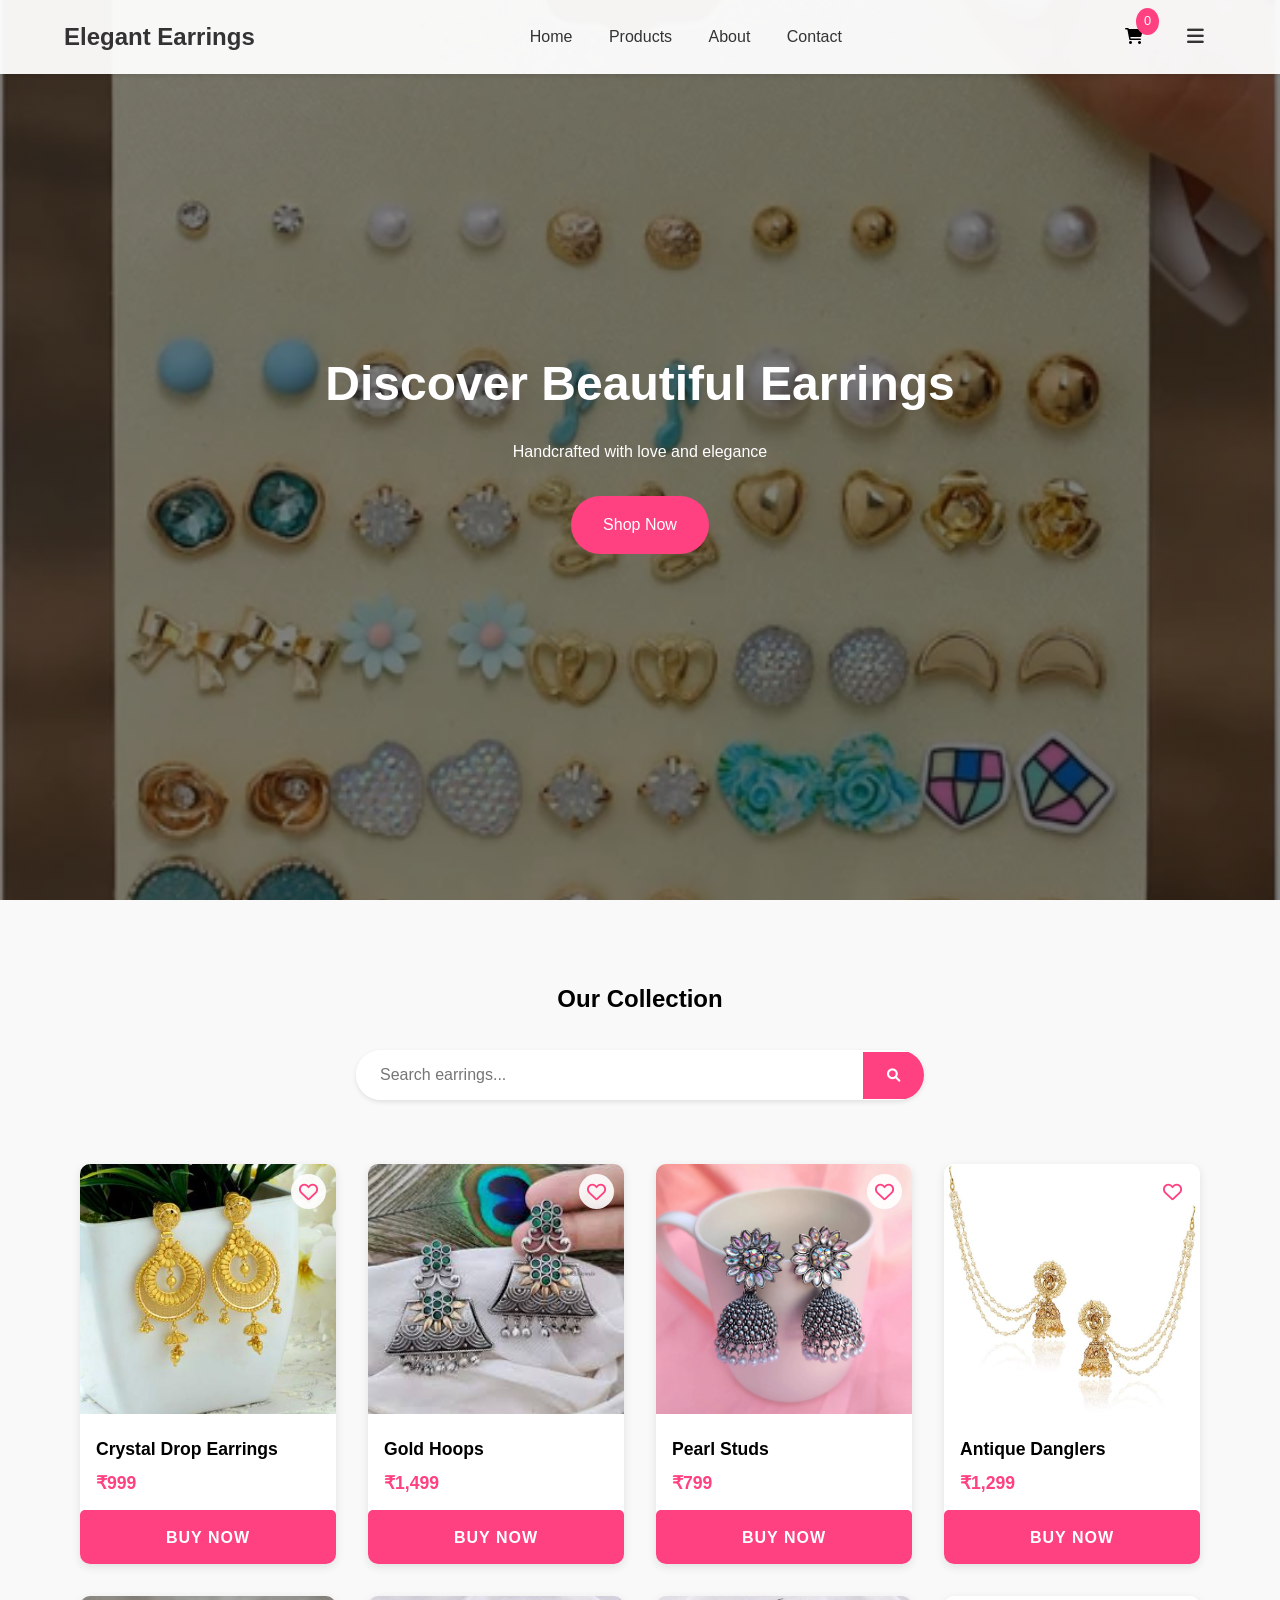
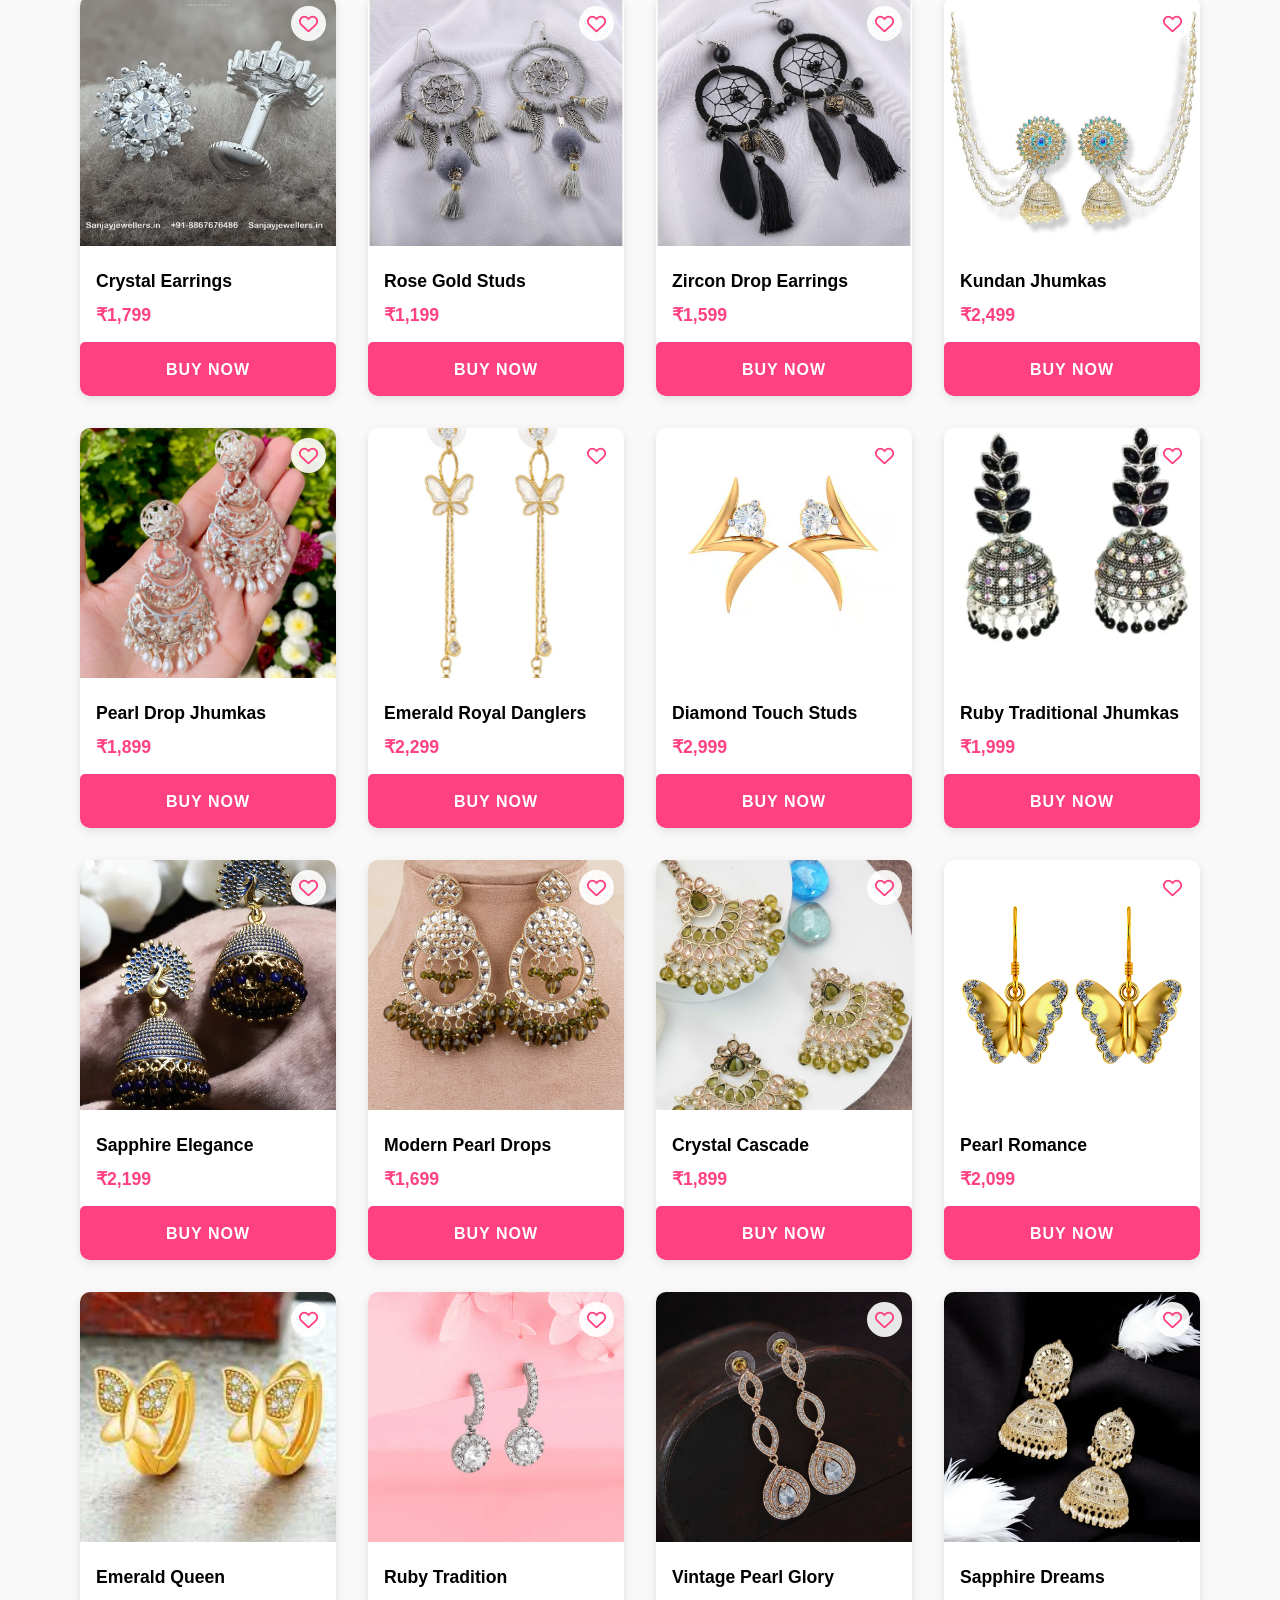
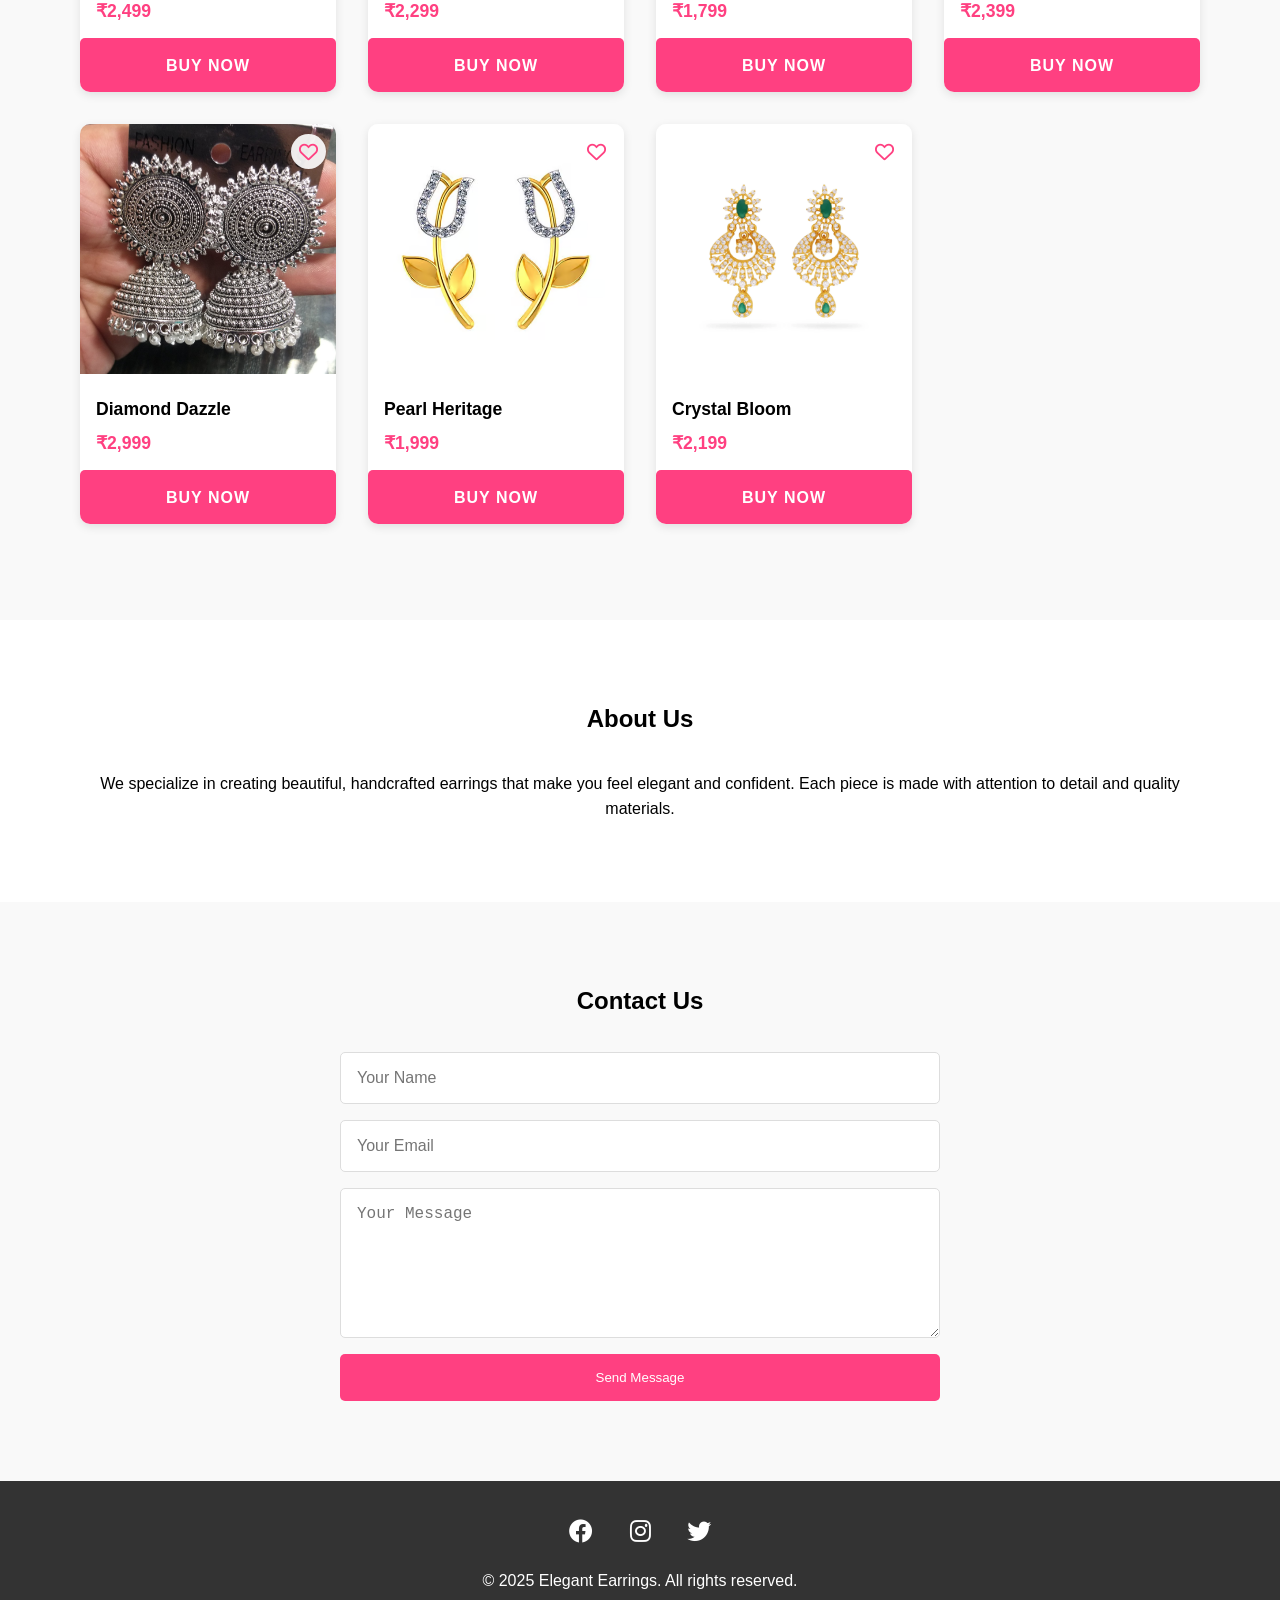
==== index.html @ 84be2ed0 "Add files via upload earrings shop" ====
<!DOCTYPE html>
<html lang="en">
<head>
    <meta charset="UTF-8">
    <meta name="viewport" content="width=device-width, initial-scale=1.0">
    <title>Elegant Earrings Shop</title>
    <link rel="stylesheet" href="styles.css">
    <link rel="stylesheet" href="payment-modal.css">
    <link rel="stylesheet" href="confirmation-styles.css">
    <link rel="stylesheet" href="notifications.css">
    <link rel="stylesheet" href="https://cdnjs.cloudflare.com/ajax/libs/font-awesome/6.0.0/css/all.min.css">
</head>
<body>
    <nav class="navbar">
        <div class="logo">Elegant Earrings</div>
        <div class="menu-toggle">
            <i class="fas fa-bars"></i>
        </div>
        <div class="nav-links">
            <a href="#home">Home</a>
            <a href="#products">Products</a>
            <a href="#about">About</a>
            <a href="#contact">Contact</a>
        </div>
        <div class="user-actions">
            <div class="cart">
                <i class="fas fa-shopping-cart"></i>
                <span class="cart-count">0</span>
            </div>
            <div class="user-menu">
                <button id="menuToggleBtn" class="menu-toggle-btn">
                    <i class="fas fa-bars"></i>
                </button>
                <div class="profile-dropdown" id="profileMenu" style="display: none;">
                    <div class="profile-header">
                        <img src="https://via.placeholder.com/32" alt="Profile" class="profile-pic">
                        <span class="user-name" id="userNameDisplay">roweces987</span>
                    </div>
                    <div class="profile-menu-items">
                        <a href="profile.html" class="profile-menu-item">
                            <i class="fas fa-user-circle"></i> My Profile
                        </a>
                        <a href="profile.html#orders" class="profile-menu-item">
                            <i class="fas fa-shopping-bag"></i> My Orders
                        </a>
                        <a href="profile.html#addresses" class="profile-menu-item">
                            <i class="fas fa-map-marker-alt"></i> My Addresses
                        </a>
                        <a href="profile.html#wishlist" class="profile-menu-item">
                            <i class="fas fa-heart"></i> Wishlist
                            <span class="wishlist-count">0</span>
                        </a>
                        <a href="#" class="profile-menu-item" id="logoutBtn">
                            <i class="fas fa-sign-out-alt"></i> Logout
                        </a>
                    </div>
                </div>
            </div>
        </div>
    </nav>

    <header id="home" class="hero">
        <div class="hero-content">
            <h1>Discover Beautiful Earrings</h1>
            <p>Handcrafted with love and elegance</p>
            <a href="#products" class="cta-button">Shop Now</a>
        </div>
    </header>

    <!-- Payment Modal -->
    <div id="payment-modal" class="modal">
        <div class="modal-content">
            <span class="close" id="closePaymentModal">&times;</span>
            <h2>Make Payment</h2>
            
            <div class="payment-details">
                <div class="product-summary">
                    <img id="payment-product-image" src="" alt="Product Image">
                    <div class="product-info">
                        <h3 id="payment-product-name"></h3>
                        <p id="payment-product-price"></p>
                    </div>
                </div>

                <div class="payment-options">
                    <div class="upi-payment">
                        <h3>UPI Payment</h3>
                        <div class="qr-container">
                            <img id="merchant-qr" src="QR code.jpg" alt="Merchant QR Code">
                        </div>
                        <div class="upi-details">
                            <p>UPI ID: <span id="merchant-upi">ky187768@okicici</span></p>
                            <p>Scan QR code above to pay</p>
                        </div>
                        <button id="openUpiApp" class="payment-button">
                            <i class="fab fa-google-pay"></i> Pay with Google Pay
                        </button>
                    </div>
                </div>
            </div>

            <div class="payment-actions">
                <button id="confirmPayment" class="primary-button">Confirm Payment</button>
                <button id="cancelPayment" class="secondary-button">Cancel</button>
            </div>
        </div>
    </div>

    <section id="products" class="products">
        <h2>Our Collection</h2>
        <div class="search-container">
            <div class="search-box">
                <input type="text" id="search-input" placeholder="Search earrings...">
                <button class="search-button">
                    <i class="fas fa-search"></i>
                </button>
            </div>
        </div>
        <div class="product-grid">
            <div class="product-card" data-material="Crystal, Silver" data-size="4.5 cm" data-style="Modern">
                <div class="wishlist-icon">
                    <i class="far fa-heart"></i>
                </div>
                <img src="image.png" alt="Earring 1">
                <h3>Crystal Drop Earrings</h3>
                <p class="price">₹999</p>
                <button class="buy-now">Buy Now</button>
                <!-- <button class="add-to-cart">Add to Cart</button> -->
            </div>
            <div class="product-card" data-material="Gold Plated" data-size="3.5 cm" data-style="Classic">
                <div class="wishlist-icon">
                    <i class="far fa-heart"></i>
                </div>  
                <img src="image copy 2.png" alt="Earring 2">
                <h3>Gold Hoops</h3>
                <p class="price">₹1,499</p>
                <button class="buy-now">Buy Now</button>
                <button class="add-to-cart">Add to Cart</button>
            </div>
            <div class="product-card" data-material="Pearl, Sterling Silver" data-size="1 cm" data-style="Elegant">
                <div class="wishlist-icon">
                    <i class="far fa-heart"></i>
                </div>
                <img src="image copy 3.png" alt="Earring 3">
                <h3>Pearl Studs</h3>
                <p class="price">₹799</p>
                <button class="buy-now">Buy Now</button>
                <button class="add-to-cart">Add to Cart</button>
            </div>
            <div class="product-card" data-material="Oxidized Silver" data-size="5 cm" data-style="Traditional">
                <div class="wishlist-icon">
                    <i class="far fa-heart"></i>
                </div>
                <img src="image copy 8.png" alt="Earring 4">
                <h3>Antique Danglers</h3>
                <p class="price">₹1,299</p>
                <button class="buy-now">Buy Now</button>
                <button class="add-to-cart">Add to Cart</button>
            </div>
            <div class="product-card" data-material="Gold Plated, Crystal" data-size="3.8 cm" data-style="Contemporary">
                <div class="wishlist-icon">
                    <i class="far fa-heart"></i>
                </div>
                <img src="image copy 4.png" alt="Earring 5">
                <h3>Crystal Earrings</h3>
                <p class="price">₹1,799</p>
                <button class="buy-now">Buy Now</button>
                <button class="add-to-cart">Add to Cart</button>
            </div>
            <div class="product-card" data-material="Rose Gold" data-size="2.5 cm" data-style="Modern">
                <div class="wishlist-icon">
                    <i class="far fa-heart"></i>
                </div>
                <img src="image copy 5.png" alt="Earring 6">
                <h3>Rose Gold Studs</h3>
                <p class="price">₹1,199</p>
                <button class="buy-now">Buy Now</button>
                <button class="add-to-cart">Add to Cart</button>
            </div>
            <div class="product-card" data-material="Sterling Silver, Zircon" data-size="4 cm" data-style="Elegant">
                <div class="wishlist-icon">
                    <i class="far fa-heart"></i>
                </div>
                <img src="image copy 6.png" alt="Earring 7">
                <h3>Zircon Drop Earrings</h3>
                <p class="price">₹1,599</p>
                <button class="buy-now">Buy Now</button>
                <button class="add-to-cart">Add to Cart</button>
            </div>
            <div class="product-card" data-material="Kundan, Gold Plated" data-size="5.5 cm" data-style="Traditional">
                <div class="wishlist-icon">
                    <i class="far fa-heart"></i>
                </div>
                <img src="image copy 7.png" alt="Earring 8">
                <h3>Kundan Jhumkas</h3>
                <p class="price">₹2,499</p>
                <button class="buy-now">Buy Now</button>
                <button class="add-to-cart">Add to Cart</button>
            </div>
            <div class="product-card" data-material="Gold Plated, Pearl" data-size="4.2 cm" data-style="Contemporary">
                <div class="wishlist-icon">
                    <i class="far fa-heart"></i>
                </div>
                <img src="image copy 9.png" alt="Earring 9">
                <h3>Pearl Drop Jhumkas</h3>
                <p class="price">₹1,899</p>
                <button class="buy-now">Buy Now</button>
                <button class="add-to-cart">Add to Cart</button>
            </div>
            <div class="product-card" data-material="Silver, Emerald" data-size="3.8 cm" data-style="Royal">
                <div class="wishlist-icon">
                    <i class="far fa-heart"></i>
                </div>
                <img src="image copy 10.png" alt="Earring 10">
                <h3>Emerald Royal Danglers</h3>
                <p class="price">₹2,299</p>
                <button class="buy-now">Buy Now</button>
                <button class="add-to-cart">Add to Cart</button>
            </div>
            <div class="product-card" data-material="Rose Gold, Diamond" data-size="2.8 cm" data-style="Modern">
                <div class="wishlist-icon">
                    <i class="far fa-heart"></i>
                </div>
                <img src="image copy 11.png" alt="Earring 11">
                <h3>Diamond Touch Studs</h3>
                <p class="price">₹2,999</p>
                <button class="buy-now">Buy Now</button>
                <button class="add-to-cart">Add to Cart</button>
            </div>
            <div class="product-card" data-material="Oxidized Silver, Ruby" data-size="4.5 cm" data-style="Traditional">
                <div class="wishlist-icon">
                    <i class="far fa-heart"></i>
                </div>
                <img src="image copy 12.png" alt="Earring 12">
                <h3>Ruby Traditional Jhumkas</h3>
                <p class="price">₹1,999</p>
                <button class="buy-now">Buy Now</button>
                <button class="add-to-cart">Add to Cart</button>
            </div>
            <div class="product-card" data-material="Gold Plated, Sapphire" data-size="3.5 cm" data-style="Elegant">
                <div class="wishlist-icon">
                    <i class="far fa-heart"></i>
                </div>
                <img src="image copy 13.png" alt="Earring 13">
                <h3>Sapphire Elegance</h3>
                <p class="price">₹2,199</p>
                <button class="buy-now">Buy Now</button>
                <button class="add-to-cart">Add to Cart</button>
            </div>
            <div class="product-card" data-material="Silver, Pearl" data-size="3.2 cm" data-style="Modern">
                <div class="wishlist-icon">
                    <i class="far fa-heart"></i>
                </div>
                <img src="image copy 14.png" alt="Earring 14">
                <h3>Modern Pearl Drops</h3>
                <p class="price">₹1,699</p>
                <button class="buy-now">Buy Now</button>
                <button class="add-to-cart">Add to Cart</button>
            </div>
            <div class="product-card" data-material="Gold Plated, Crystal" data-size="4.0 cm" data-style="Contemporary">
                <div class="wishlist-icon">
                    <i class="far fa-heart"></i>
                </div>
                <img src="image copy 15.png" alt="Earring 15">
                <h3>Crystal Cascade</h3>
                <p class="price">₹1,899</p>
                <button class="buy-now">Buy Now</button>
                <button class="add-to-cart">Add to Cart</button>
            </div>
            <div class="product-card" data-material="Rose Gold, Pearl" data-size="3.5 cm" data-style="Elegant">
                <div class="wishlist-icon">
                    <i class="far fa-heart"></i>
                </div>
                <img src="image copy 16.png" alt="Earring 16">
                <h3>Pearl Romance</h3>
                <p class="price">₹2,099</p>
                <button class="buy-now">Buy Now</button>
                <button class="add-to-cart">Add to Cart</button>
            </div>
            <div class="product-card" data-material="Silver, Emerald" data-size="4.2 cm" data-style="Royal">
                <div class="wishlist-icon">
                    <i class="far fa-heart"></i>
                </div>
                <img src="image copy 17.png" alt="Earring 17">
                <h3>Emerald Queen</h3>
                <p class="price">₹2,499</p>
                <button class="buy-now">Buy Now</button>
                <button class="add-to-cart">Add to Cart</button>
            </div>
            <div class="product-card" data-material="Gold Plated, Ruby" data-size="3.8 cm" data-style="Traditional">
                <div class="wishlist-icon">
                    <i class="far fa-heart"></i>
                </div>
                <img src="image copy 18.png" alt="Earring 18">
                <h3>Ruby Tradition</h3>
                <p class="price">₹2,299</p>
                <button class="buy-now">Buy Now</button>
                <button class="add-to-cart">Add to Cart</button>
            </div>
            <div class="product-card" data-material="Oxidized Silver, Pearl" data-size="4.5 cm" data-style="Vintage">
                <div class="wishlist-icon">
                    <i class="far fa-heart"></i>
                </div>
                <img src="image copy 19.png" alt="Earring 19">
                <h3>Vintage Pearl Glory</h3>
                <p class="price">₹1,799</p>
                <button class="buy-now">Buy Now</button>
                <button class="add-to-cart">Add to Cart</button>
            </div>
            <div class="product-card" data-material="Gold Plated, Sapphire" data-size="3.6 cm" data-style="Modern">
                <div class="wishlist-icon">
                    <i class="far fa-heart"></i>
                </div>
                <img src="image copy 20.png" alt="Earring 20">
                <h3>Sapphire Dreams</h3>
                <p class="price">₹2,399</p>
                <button class="buy-now">Buy Now</button>
                <button class="add-to-cart">Add to Cart</button>
            </div>
            <div class="product-card" data-material="Silver, Diamond" data-size="3.0 cm" data-style="Contemporary">
                <div class="wishlist-icon">
                    <i class="far fa-heart"></i>
                </div>
                <img src="image copy 21.png" alt="Earring 21">
                <h3>Diamond Dazzle</h3>
                <p class="price">₹2,999</p>
                <button class="buy-now">Buy Now</button>
                <button class="add-to-cart">Add to Cart</button>
            </div>
            <div class="product-card" data-material="Gold Plated, Pearl" data-size="4.2 cm" data-style="Traditional">
                <div class="wishlist-icon">
                    <i class="far fa-heart"></i>
                </div>
                <img src="image copy 22.png" alt="Earring 22">
                <h3>Pearl Heritage</h3>
                <p class="price">₹1,999</p>
                <button class="buy-now">Buy Now</button>
                <button class="add-to-cart">Add to Cart</button>
            </div>
            <div class="product-card" data-material="Rose Gold, Crystal" data-size="3.8 cm" data-style="Modern">
                <div class="wishlist-icon">
                    <i class="far fa-heart"></i>
                </div>
                <img src="image copy 23.png" alt="Earring 23">
                <h3>Crystal Bloom</h3>
                <p class="price">₹2,199</p>
                <button class="buy-now">Buy Now</button>
                <button class="add-to-cart">Add to Cart</button>
            </div>
        </div>
    </section>

    <section id="about" class="about">
        <h2>About Us</h2>
        <p>We specialize in creating beautiful, handcrafted earrings that make you feel elegant and confident. Each piece is made with attention to detail and quality materials.</p>
    </section>

    <section id="contact" class="contact">
        <h2>Contact Us</h2>
        <form class="contact-form">
            <input type="text" placeholder="Your Name" required>
            <input type="email" placeholder="Your Email" required>
            <textarea placeholder="Your Message" required></textarea>
            <button type="submit">Send Message</button>
        </form>
    </section>

    <footer>
        <div class="footer-content">
            <div class="social-links">
                <a href="#"><i class="fab fa-facebook"></i></a>
                <a href="#"><i class="fab fa-instagram"></i></a>
                <a href="#"><i class="fab fa-twitter"></i></a>
            </div>
            <p>&copy; 2025 Elegant Earrings. All rights reserved.</p>
        </div>
    </footer>

    <!-- Shopping Cart Modal -->
    <div id="cart-modal" class="modal">
        <div class="modal-content cart-modal-content">
            <span class="close-modal" id="close-cart">&times;</span>
            <h2>Shopping Cart</h2>
            <div class="cart-items">
                <!-- Cart items will be added here dynamically -->
            </div>
            <div class="cart-summary">
                <div class="cart-total">
                    <span>Total:</span>
                    <span class="total-amount">₹0</span>
                </div>
                <button class="checkout-button" disabled>Proceed to Checkout</button>
            </div>
        </div>
    </div>

    <!-- Product Details Modal -->
    <div id="product-modal" class="modal">
        <div class="modal-content">
            <span class="close-modal">&times;</span>
            <div class="product-details">
                <div class="product-image-large">
                    <img src="" alt="Product Image" id="modal-product-image">
                </div>
                <div class="product-info">
                    <h2 id="modal-product-name"></h2>
                    <p class="price" id="modal-product-price"></p>
                    <div class="product-description">
                        <h3>Product Details</h3>
                        <ul>
                            <li>Material: <span id="modal-material"></span></li>
                            <li>Size: <span id="modal-size"></span></li>
                            <li>Style: <span id="modal-style"></span></li>
                        </ul>
                    </div>
                    <form class="order-form">
                        <div class="form-group">
                            <label for="quantity">Quantity:</label>
                            <input type="number" id="quantity" min="1" value="1" required>
                        </div>
                        <div class="form-group">
                            <label for="customer-name">Your Name:</label>
                            <input type="text" id="customer-name" required>
                        </div>
                        <div class="form-group">
                            <label for="customer-email">Email:</label>
                            <input type="email" id="customer-email" required>
                        </div>
                        <div class="form-group">
                            <label for="customer-phone">Phone:</label>
                            <input type="tel" id="customer-phone" required>
                        </div>
                        <div class="form-group">
                            <label for="delivery-address">Delivery Address:</label>
                            <textarea id="delivery-address" required></textarea>
                        </div>
                        <div class="form-group">
                            <label for="payment-method">Payment Method:</label>
                            <select id="payment-method" required>
                                <option value="">Select Payment Method</option>
                                <option value="cod">Cash on Delivery</option>
                                <option value="upi">UPI</option>
                                <option value="card">Credit/Debit Card</option>
                            </select>
                        </div>
                        <button type="submit" class="order-button">Place Order</button>
                    </form>
                </div>
            </div>
        </div>
    </div>

    <!-- Payment Modal -->
    <div id="payment-modal" class="modal">
        <div class="modal-content payment-modal">
            <span class="close-modal" id="closePaymentModal">&times;</span>
            <div class="payment-header">
                <h2>Select Payment Method</h2>
                <div class="order-summary">
                    <div class="product-summary">
                        <img id="paymentProductImage" class="payment-product-image" src="" alt="Product">
                        <div class="product-details">
                            <h3 id="paymentProductName"></h3>
                            <p id="paymentProductPrice"></p>
                        </div>
                    </div>
                </div>
            </div>
            <div class="payment-options">
                <label class="payment-option">
                    <input type="radio" name="payment" value="upi">
                    <div class="option-content">
                        <i class="fas fa-mobile-alt"></i>
                        <div>
                            <h4>UPI Payment</h4>
                            <p>Pay using UPI ID or QR Code</p>
                        </div>
                    </div>
                </label>
                <label class="payment-option">
                    <input type="radio" name="payment" value="card">
                    <div class="option-content">
                        <i class="fas fa-credit-card"></i>
                        <div>
                            <h4>Credit/Debit Card</h4>
                            <p>Pay using any major card</p>
                        </div>
                    </div>
                </label>
                <label class="payment-option">
                    <input type="radio" name="payment" value="cod">
                    <div class="option-content">
                        <i class="fas fa-money-bill-wave"></i>
                        <div>
                            <h4>Cash on Delivery</h4>
                            <p>Pay when you receive</p>
                        </div>
                    </div>
                </label>
            </div>

            <!-- Payment Forms Container -->
            <div class="payment-forms">
                <!-- UPI Form -->
                <div id="upi-form" class="payment-form">
                    <h3>Enter UPI Details</h3>
                    <div class="form-group">
                        <input type="text" placeholder="Enter UPI ID (e.g., name@upi)">
                    </div>
                    <div class="form-group">
                        <button class="pay-now-btn" onclick="processPayment('upi')">
                            Pay Now <span id="upiAmount"></span>
                        </button>
                    </div>
                </div>

                <!-- Card Form -->
                <div id="card-form" class="payment-form">
                    <h3>Enter Card Details</h3>
                    <div class="form-group">
                        <input type="text" placeholder="Card Number" maxlength="16">
                    </div>
                    <div class="card-extra-details">
                        <div class="form-group">
                            <input type="text" placeholder="MM/YY" maxlength="5">
                        </div>
                        <div class="form-group">
                            <input type="text" placeholder="CVV" maxlength="3">
                        </div>
                    </div>
                    <div class="form-group">
                        <input type="text" placeholder="Card Holder Name">
                    </div>
                    <div class="form-group">
                        <button class="pay-now-btn" onclick="processPayment('card')">
                            Pay Now <span id="cardAmount"></span>
                        </button>
                    </div>
                </div>

                <!-- COD Form -->
                <div id="cod-form" class="payment-form">
                    <h3>Cash on Delivery</h3>
                    <div class="cod-info">
                        <p>Additional COD charges: ₹50</p>
                        <p class="total-amount">Total Amount: <span id="codAmount"></span></p>
                    </div>
                    <div class="form-group">
                        <button class="pay-now-btn" onclick="processPayment('cod')">
                            Place Order
                        </button>
                    </div>
                </div>
            </div>
        </div>
    </div>

    <script src="script.js"></script>
</body>
</html>
---- styles.css ----
/* Global Styles */
* {
    margin: 0;
    padding: 0;
    box-sizing: border-box;
}

html {
    scroll-behavior: smooth;
}

body {
    font-family: 'Arial', sans-serif;
    line-height: 1.6;
}

/* Navigation */
.navbar {
    position: fixed;
    top: 0;
    width: 100%;
    display: flex;
    justify-content: space-between;
    align-items: center;
    padding: 1rem 5%;
    background: rgba(255, 255, 255, 0.95);
    box-shadow: 0 2px 5px rgba(0, 0, 0, 0.1);
    z-index: 1000;
}

.logo {
    font-size: 1.5rem;
    font-weight: bold;
    color: #333;
}

.nav-links a {
    color: #333;
    text-decoration: none;
    margin: 0 1rem;
    transition: color 0.3s ease;
}

.nav-links a:hover {
    color: #ff4081;
}

.cart {
    position: relative;
    cursor: pointer;
}

.cart-count {
    position: absolute;
    top: -8px;
    right: -8px;
    background: #ff4081;
    color: white;
    border-radius: 50%;
    padding: 0.2rem 0.5rem;
    font-size: 0.8rem;
}

.user-menu {
    position: relative;
}

.menu-toggle-btn {
    background: none;
    border: none;
    cursor: pointer;
    padding: 8px 12px;
    font-size: 1.2rem;
    color: #333;
    border-radius: 4px;
    transition: background-color 0.3s;
}

.menu-toggle-btn:hover {
    background-color: #f0f0f0;
}

.menu-toggle-btn:active {
    background-color: #e0e0e0;
}

.profile-pic {
    width: 32px;
    height: 32px;
    border-radius: 50%;
    object-fit: cover;
}

.profile-dropdown {
    position: fixed;
    top: 60px;
    right: 20px;
    background: white;
    border-radius: 12px;
    box-shadow: 0 4px 20px rgba(0,0,0,0.15);
    min-width: 220px;
    z-index: 1000;
    display: none;
    animation: slideDown 0.2s ease-out;
}

@keyframes slideDown {
    from {
        opacity: 0;
        transform: translateY(-10px);
    }
    to {
        opacity: 1;
        transform: translateY(0);
    }
}

.profile-header {
    padding: 16px;
    border-bottom: 1px solid #eee;
    display: flex;
    align-items: center;
    gap: 12px;
}

.profile-menu-items {
    padding: 8px 0;
}

.profile-menu-item {
    display: flex;
    align-items: center;
    gap: 12px;
    padding: 12px 16px;
    color: #333;
    text-decoration: none;
    transition: background-color 0.2s;
}

.profile-menu-item:hover {
    background-color: #f8f9fa;
}

.profile-menu-item i {
    width: 20px;
    text-align: center;
    color: #666;
}

/* Hero Section */
.hero {
    height: 100vh;
    background: linear-gradient(rgba(0, 0, 0, 0.5), rgba(0, 0, 0, 0.5)), url('image copy 1.png');
    background-size: cover;
    background-position: center;
    display: flex;
    align-items: center;
    justify-content: center;
    text-align: center;
    color: white;
}

.hero-content {
    animation: fadeIn 1.5s ease-out;
}

.hero h1 {
    font-size: 3rem;
    margin-bottom: 1rem;
}

.cta-button {
    display: inline-block;
    padding: 1rem 2rem;
    background: #ff4081;
    color: white;
    text-decoration: none;
    border-radius: 30px;
    margin-top: 2rem;
    transition: transform 0.3s ease, background 0.3s ease;
}

.cta-button:hover {
    transform: translateY(-3px);
    background: #ff1464;
}

/* Products Section */
.products {
    padding: 5rem 5%;
    background: #f9f9f9;
}

.products h2 {
    text-align: center;
    margin-bottom: 2rem;
}

/* Search Container */
.search-container {
    max-width: 600px;
    margin: 0 auto 3rem auto;
    padding: 0 1rem;
}

.search-box {
    display: flex;
    align-items: center;
    background: white;
    border-radius: 30px;
    box-shadow: 0 2px 5px rgba(0, 0, 0, 0.1);
    overflow: hidden;
    transition: box-shadow 0.3s ease;
}

.search-box:focus-within {
    box-shadow: 0 4px 10px rgba(0, 0, 0, 0.15);
}

#search-input {
    flex: 1;
    padding: 1rem 1.5rem;
    border: none;
    outline: none;
    font-size: 1rem;
}

.search-button {
    background: #ff4081;
    border: none;
    padding: 1rem 1.5rem;
    color: white;
    cursor: pointer;
    transition: background 0.3s ease;
}

.search-button:hover {
    background: #ff1464;
}

/* No Results Message */
.no-results {
    text-align: center;
    padding: 2rem;
    color: #666;
    font-style: italic;
    display: none;
}

.product-grid {
    display: grid;
    grid-template-columns: repeat(4, 1fr); /* Fixed 4 items per row */
    gap: 2rem;
    padding: 1rem;
    max-width: 1200px;
    margin: 0 auto;
}

.product-card {
    background: white;
    border-radius: 10px;
    overflow: hidden;
    box-shadow: 0 3px 10px rgba(0, 0, 0, 0.1);
    transition: transform 0.3s ease;
    width: 100%;
    height: 400px; /* Fixed height */
    position: relative;
}

.product-card:hover {
    transform: translateY(-5px);
}

.wishlist-icon {
    position: absolute;
    top: 10px;
    right: 10px;
    background: rgba(255, 255, 255, 0.9);
    width: 35px;
    height: 35px;
    border-radius: 50%;
    display: flex;
    align-items: center;
    justify-content: center;
    cursor: pointer;
    z-index: 1;
    transition: all 0.3s ease;
}

.wishlist-icon i {
    font-size: 1.2rem;
    color: #ff4081;
    transition: all 0.3s ease;
}

.wishlist-icon:hover {
    background: #ff4081;
}

.wishlist-icon:hover i {
    color: white;
}

.wishlist-icon.active i {
    font-weight: 900;
    animation: heartPop 0.3s ease;
}

@keyframes heartPop {
    0% { transform: scale(1); }
    50% { transform: scale(1.2); }
    100% { transform: scale(1); }
}

.product-card img {
    width: 100%;
    height: 250px; /* Fixed height for images */
    object-fit: cover;
}

/* Make sure cards stay in 4 columns on larger screens and adapt on smaller screens */
@media (max-width: 1200px) {
    .product-grid {
        grid-template-columns: repeat(3, 1fr);
    }
}

@media (max-width: 900px) {
    .product-grid {
        grid-template-columns: repeat(2, 1fr);
    }
}

@media (max-width: 600px) {
    .product-grid {
        grid-template-columns: 1fr;
    }
    .product-card {
        height: 380px;
    }
}

.product-card h3 {
    padding: 0.8rem 1rem 0.4rem;
    font-size: 1.1rem;
    margin: 0;
}

.price {
    padding: 0 1rem 0.8rem;
    color: #ff4081;
    font-weight: bold;
    font-size: 1.1rem;
    margin: 0;
}

.buy-now,
.add-to-cart {
    width: 100%;
    padding: 0.8rem;
    border: none;
    color: white;
    cursor: pointer;
    transition: background 0.3s ease;
    font-size: 1rem;
}

.buy-now {
    background: #ff4081;
    margin-bottom: 0.5rem;
}

.buy-now:hover {
    background: #f50057;
}

.add-to-cart {
    background: #333;
}

.add-to-cart:hover {
    background: #444;
}

/* Container for buttons */
.product-card-buttons {
    padding: 0 1rem 1rem;
}

/* About Section */
.about {
    padding: 5rem 5%;
    text-align: center;
}

.about h2 {
    margin-bottom: 2rem;
}

/* Contact Section */
.contact {
    padding: 5rem 5%;
    background: #f9f9f9;
}

.contact h2 {
    text-align: center;
    margin-bottom: 2rem;
}

.contact-form {
    max-width: 600px;
    margin: 0 auto;
    display: flex;
    flex-direction: column;
    gap: 1rem;
}

.contact-form input,
.contact-form textarea {
    padding: 1rem;
    border: 1px solid #ddd;
    border-radius: 5px;
    font-size: 1rem;
}

.contact-form textarea {
    height: 150px;
    resize: vertical;
}

.contact-form button {
    padding: 1rem;
    background: #ff4081;
    color: white;
    border: none;
    border-radius: 5px;
    cursor: pointer;
    transition: background 0.3s ease;
}

.contact-form button:hover {
    background: #ff1464;
}

/* Footer */
footer {
    background: #333;
    color: white;
    padding: 2rem 5%;
    text-align: center;
}

.social-links {
    margin-bottom: 1rem;
}

.social-links a {
    color: white;
    margin: 0 1rem;
    font-size: 1.5rem;
    transition: color 0.3s ease;
}

.social-links a:hover {
    color: #ff4081;
}

/* Animations */
@keyframes fadeIn {
    from {
        opacity: 0;
        transform: translateY(20px);
    }
    to {
        opacity: 1;
        transform: translateY(0);
    }
}

/* Menu Toggle Button */
.menu-toggle {
    display: none;
    font-size: 1.5rem;
    cursor: pointer;
    z-index: 1001;
}

/* Shopping Cart Styles */
.cart {
    position: relative;
    cursor: pointer;
    padding: 0.5rem;
    transition: transform 0.2s ease;
}

.cart:hover {
    transform: scale(1.1);
}

.cart-modal-content {
    max-width: 800px;
}

.cart-items {
    max-height: 400px;
    overflow-y: auto;
    margin: 1rem 0;
}

.cart-item {
    display: flex;
    align-items: center;
    padding: 1rem;
    border-bottom: 1px solid #eee;
    animation: slideIn 0.3s ease-out;
}

.cart-item img {
    width: 80px;
    height: 80px;
    object-fit: cover;
    border-radius: 5px;
    margin-right: 1rem;
}

.cart-item-details {
    flex: 1;
}

.cart-item-title {
    font-weight: bold;
    margin-bottom: 0.5rem;
}

.cart-item-price {
    color: #ff4081;
}

.cart-item-quantity {
    display: flex;
    align-items: center;
    gap: 0.5rem;
    margin-top: 0.5rem;
}

.quantity-btn {
    background: #eee;
    border: none;
    padding: 0.3rem 0.8rem;
    border-radius: 3px;
    cursor: pointer;
    transition: background 0.2s ease;
}

.quantity-btn:hover {
    background: #ddd;
}

.remove-item {
    color: #ff4081;
    background: none;
    border: none;
    cursor: pointer;
    padding: 0.5rem;
    margin-left: 1rem;
    transition: color 0.2s ease;
}

.remove-item:hover {
    color: #ff1464;
}

.cart-summary {
    padding: 1rem;
    background: #f9f9f9;
    border-top: 1px solid #eee;
    border-radius: 0 0 10px 10px;
}

.cart-total {
    display: flex;
    justify-content: space-between;
    align-items: center;
    font-size: 1.2rem;
    font-weight: bold;
    margin-bottom: 1rem;
}

.checkout-button {
    width: 100%;
    padding: 1rem;
    background: #ff4081;
    color: white;
    border: none;
    border-radius: 5px;
    cursor: pointer;
    transition: background 0.3s ease;
    font-size: 1.1rem;
}

.checkout-button:hover:not(:disabled) {
    background: #ff1464;
}

.checkout-button:disabled {
    background: #ccc;
    cursor: not-allowed;
}

@keyframes slideIn {
    from {
        opacity: 0;
        transform: translateX(-20px);
    }
    to {
        opacity: 1;
        transform: translateX(0);
    }
}

/* Modal Styles */
.modal {
    display: none;
    position: fixed;
    top: 0;
    left: 0;
    width: 100%;
    height: 100%;
    background: rgba(0, 0, 0, 0.7);
    z-index: 1000;
    overflow-y: auto;
}

.modal-content {
    background: white;
    width: 90%;
    max-width: 1000px;
    margin: 2rem auto;
    border-radius: 10px;
    position: relative;
    animation: modalOpen 0.3s ease-out;
}

@keyframes modalOpen {
    from {
        opacity: 0;
        transform: translateY(-20px);
    }
    to {
        opacity: 1;
        transform: translateY(0);
    }
}

.close-modal {
    position: absolute;
    right: 1rem;
    top: 1rem;
    font-size: 2rem;
    cursor: pointer;
    color: #666;
    transition: color 0.3s ease;
}

.close-modal:hover {
    color: #ff4081;
}

.product-details {
    display: flex;
    flex-wrap: wrap;
    padding: 2rem;
    gap: 2rem;
}

.product-image-large {
    flex: 1;
    min-width: 300px;
}

.product-image-large img {
    width: 100%;
    height: auto;
    border-radius: 10px;
}

.product-info {
    flex: 1;
    min-width: 300px;
}

.product-description {
    margin: 2rem 0;
}

.product-description ul {
    list-style: none;
    padding: 0;
}

.product-description li {
    margin: 1rem 0;
    color: #666;
}

.order-form {
    margin-top: 2rem;
}

.form-group {
    margin-bottom: 1.5rem;
}

.form-group label {
    display: block;
    margin-bottom: 0.5rem;
    color: #333;
}

.form-group input,
.form-group select,
.form-group textarea {
    width: 100%;
    padding: 0.8rem;
    border: 1px solid #ddd;
    border-radius: 5px;
    font-size: 1rem;
}

.form-group textarea {
    height: 100px;
    resize: vertical;
}

.order-button {
    background: #ff4081;
    color: white;
    border: none;
    padding: 1rem 2rem;
    border-radius: 5px;
    cursor: pointer;
    width: 100%;
    font-size: 1.1rem;
    transition: background 0.3s ease;
}

.order-button:hover {
    background: #ff1464;
}

.buy-now {
    width: 100%;
    padding: 1.2rem;
    border: none;
    border-radius: 5px;
    background: #ff4081;
    color: white;
    cursor: pointer;
    transition: all 0.3s ease;
    margin-bottom: 0.5rem;
    font-weight: bold;
    text-transform: uppercase;
    letter-spacing: 1px;
}

.buy-now:hover {
    background: #ff1464;
    transform: translateY(-2px);
    box-shadow: 0 2px 5px rgba(0, 0, 0, 0.2);
}

/* Login Success Styles */
.login-success {
    text-align: center;
    padding: 2rem;
    animation: fadeIn 0.5s ease-out;
}

.success-icon {
    font-size: 4rem;
    color: #4CAF50;
    margin-bottom: 1rem;
    animation: scaleIn 0.5s ease-out;
}

.login-success h2 {
    color: #333;
    margin-bottom: 1rem;
}

.welcome-message {
    color: #666;
    margin-bottom: 2rem;
}

.shopping-button {
    display: inline-flex;
    align-items: center;
    gap: 0.5rem;
    background: #ff4081;
    color: white;
    padding: 1rem 2rem;
    border-radius: 30px;
    text-decoration: none;
    font-weight: bold;
    transition: all 0.3s ease;
    box-shadow: 0 3px 10px rgba(255, 64, 129, 0.2);
}

.shopping-button:hover {
    background: #ff1464;
    transform: translateY(-2px);
    box-shadow: 0 5px 15px rgba(255, 64, 129, 0.3);
}

.shopping-button i {
    font-size: 1.2rem;
}

@keyframes scaleIn {
    from {
        transform: scale(0);
    }
    to {
        transform: scale(1);
    }
}

@keyframes fadeIn {
    from {
        opacity: 0;
        transform: translateY(20px);
    }
    to {
        opacity: 1;
        transform: translateY(0);
    }
}

/* Auth Pages Styles */
.auth-container {
    min-height: 100vh;
    display: flex;
    align-items: center;
    justify-content: center;
    background: linear-gradient(135deg, #ff4081 0%, #ff1464 100%);
    padding: 2rem;
}

.auth-box {
    background: white;
    padding: 2rem;
    border-radius: 10px;
    box-shadow: 0 5px 15px rgba(0, 0, 0, 0.1);
    width: 100%;
    max-width: 400px;
    animation: slideIn 0.5s ease-out;
}

.auth-header {
    text-align: center;
    margin-bottom: 2rem;
}

.auth-header h2 {
    color: #333;
    margin-bottom: 0.5rem;
}

.auth-form .form-group {
    position: relative;
    margin-bottom: 1.5rem;
}

.auth-form .form-group i {
    position: absolute;
    left: 1rem;
    top: 50%;
    transform: translateY(-50%);
    color: #666;
}

.auth-form input {
    width: 100%;
    padding: 1rem;
    padding-left: 3rem;
    border: 1px solid #ddd;
    border-radius: 5px;
    font-size: 1rem;
    transition: border-color 0.3s ease;
}

.auth-form input:focus {
    border-color: #ff4081;
    outline: none;
}

.remember-forgot {
    display: flex;
    justify-content: space-between;
    align-items: center;
    font-size: 0.9rem;
}

.auth-button {
    width: 100%;
    padding: 1rem;
    background: #ff4081;
    color: white;
    border: none;
    border-radius: 5px;
    font-size: 1rem;
    cursor: pointer;
    transition: background 0.3s ease;
}

.auth-button:hover {
    background: #ff1464;
}

.auth-divider {
    text-align: center;
    margin: 1.5rem 0;
    position: relative;
}

.auth-divider::before,
.auth-divider::after {
    content: '';
    position: absolute;
    top: 50%;
    width: 45%;
    height: 1px;
    background: #ddd;
}

.auth-divider::before {
    left: 0;
}

.auth-divider::after {
    right: 0;
}

.social-button {
    width: 100%;
    padding: 1rem;
    border: 1px solid #ddd;
    border-radius: 5px;
    background: white;
    display: flex;
    align-items: center;
    justify-content: center;
    gap: 0.5rem;
    cursor: pointer;
    transition: background 0.3s ease;
}

.social-button:hover {
    background: #f5f5f5;
}

.auth-footer {
    text-align: center;
    margin-top: 1.5rem;
    font-size: 0.9rem;
}

.auth-footer a {
    color: #ff4081;
    text-decoration: none;
}

/* Profile Page Styles */
.profile-container {
    display: flex;
    gap: 2rem;
    padding: 2rem;
    margin-top: 60px;
}

.profile-sidebar {
    flex: 0 0 250px;
    background: white;
    border-radius: 10px;
    box-shadow: 0 2px 5px rgba(0, 0, 0, 0.1);
    padding: 1.5rem;
}

.profile-header {
    text-align: center;
    margin-bottom: 2rem;
}

.large-profile-pic {
    width: 100px;
    height: 100px;
    border-radius: 50%;
    margin-bottom: 1rem;
}

.profile-menu-items {
    list-style: none;
    padding: 0;
}

.profile-menu-items li {
    padding: 1rem;
    cursor: pointer;
    display: flex;
    align-items: center;
    gap: 0.5rem;
    border-radius: 5px;
    transition: background 0.3s ease;
}

.profile-menu-items li:hover {
    background: #f5f5f5;
}

.profile-menu-items li.active {
    background: #ff4081;
    color: white;
}

.profile-content {
    flex: 1;
    background: white;
    border-radius: 10px;
    box-shadow: 0 2px 5px rgba(0, 0, 0, 0.1);
    padding: 2rem;
}

.profile-tab {
    display: none;
}

.profile-tab.active {
    display: block;
}

.profile-form {
    max-width: 600px;
}

.form-row {
    display: flex;
    gap: 1rem;
}

.form-row .form-group {
    flex: 1;
}

.save-button {
    background: #ff4081;
    color: white;
    border: none;
    padding: 1rem 2rem;
    border-radius: 5px;
    cursor: pointer;
    transition: background 0.3s ease;
}

.save-button:hover {
    background: #ff1464;
}

.cancel-button {
    background: #666;
    color: white;
    border: none;
    padding: 1rem 2rem;
    border-radius: 5px;
    cursor: pointer;
    transition: background 0.3s ease;
}

.cancel-button:hover {
    background: #555;
}

.addresses-list {
    display: grid;
    gap: 1rem;
    margin-bottom: 1rem;
}

.add-address-btn {
    display: flex;
    align-items: center;
    gap: 0.5rem;
    background: #f5f5f5;
    border: 2px dashed #ddd;
    padding: 1rem;
    width: 100%;
    justify-content: center;
    cursor: pointer;
    border-radius: 5px;
    transition: all 0.3s ease;
}

.add-address-btn:hover {
    background: #eee;
    border-color: #ccc;
}

/* Payment Modal Styles */
.payment-modal {
    max-width: 600px;
    padding: 2rem;
}

.payment-modal h2 {
    margin-bottom: 1.5rem;
    color: #333;
    font-size: 1.5rem;
}

.product-summary {
    display: flex;
    align-items: center;
    gap: 1rem;
    margin-bottom: 2rem;
    padding: 1rem;
    background: #f9f9f9;
    border-radius: 10px;
}

.payment-product-image {
    width: 80px;
    height: 80px;
    object-fit: cover;
    border-radius: 5px;
}

.product-details h3 {
    margin: 0 0 0.5rem;
    font-size: 1rem;
    color: #333;
}

.product-details p {
    margin: 0;
    color: #ff4081;
    font-weight: 600;
}

.payment-options {
    display: grid;
    gap: 1rem;
    margin-bottom: 2rem;
}

.payment-option {
    position: relative;
}

.payment-option label {
    display: flex;
    align-items: center;
    gap: 1rem;
    padding: 1.5rem;
    border: 2px solid #ddd;
    border-radius: 10px;
    cursor: pointer;
    transition: all 0.3s ease;
}

.payment-option:hover label {
    border-color: #ff4081;
    background: #fff;
    transform: translateY(-2px);
    box-shadow: 0 3px 10px rgba(0, 0, 0, 0.1);
}

.payment-option input[type="radio"] {
    margin: 0;
}

.payment-option i {
    font-size: 1.2rem;
    color: #666;
}

.amount {
    margin-left: auto;
    font-weight: 600;
    color: #ff4081;
}

.payment-option input[type="radio"]:checked + label {
    border-color: #ff4081;
    background: #fff;
}

.payment-option input[type="radio"]:checked + label i {
    color: #ff4081;
}

.payment-forms {
    margin-top: 2rem;
}

.payment-form {
    display: none;
    animation: slideUp 0.3s ease-out;
}

.form-group {
    margin-bottom: 1rem;
}

.form-row {
    display: flex;
    gap: 1rem;
}

.form-group.half {
    flex: 1;
}

.payment-form input {
    width: 100%;
    padding: 0.8rem 1rem;
    border: 2px solid #ddd;
    border-radius: 5px;
    font-size: 1rem;
    transition: border-color 0.3s ease;
}

.payment-form input:focus {
    border-color: #ff4081;
    outline: none;
}

.payment-form input:invalid {
    border-color: #ff4081;
}

.cod-note {
    margin: 0 0 1rem;
    padding: 0.8rem;
    background: #fff3f8;
    border-radius: 5px;
    color: #ff4081;
    font-size: 0.9rem;
}

.pay-now-btn {
    width: 100%;
    padding: 1rem;
    background: #ff4081;
    color: white;
    border: none;
    border-radius: 5px;
    font-size: 1rem;
    font-weight: 600;
    cursor: pointer;
    transition: all 0.3s ease;
}

.pay-now-btn:hover {
    background: #f50057;
    transform: translateY(-2px);
}

.pay-now-btn:disabled {
    background: #ddd;
    cursor: not-allowed;
    transform: none;
}

@keyframes slideUp {
    from {
        opacity: 0;
        transform: translateY(10px);
    }
    to {
        opacity: 1;
        transform: translateY(0);
    }
}

#closePaymentModal {
    position: absolute;
    top: 1rem;
    right: 1rem;
    font-size: 1.5rem;
    color: #666;
    cursor: pointer;
    transition: color 0.3s ease;
}

#closePaymentModal:hover {
    color: #ff4081;
}

/* Ensure product summary and payment options do not overlap */
.product-details { 
    min-width: 0; /* allow flex children to shrink properly */
}

.payment-product-image {
    flex: 0 0 80px; /* prevent image from growing */
    width: 80px !important;
    height: 80px !important;
    max-width: 80px !important;
    display: block;
    object-fit: cover;
}

.payment-modal .product-summary {
    position: relative;
    z-index: 2;
}

.payment-options {
    position: relative;
    z-index: 1;
    margin-top: 0.5rem;
}

@keyframes pulse {
    0% {
        transform: scale(1);
    }
    50% {
        transform: scale(1.02);
    }
    100% {
        transform: scale(1);
    }
}
    
@keyframes pulse {
    0% {
        transform: scale(1);
        opacity: 1;
    }
    50% {
        transform: scale(1.02);
        opacity: 0.5;
    }
    100% {
        transform: scale(1);
        opacity: 1;
    }
}

@keyframes slideUp {
    from {
        opacity: 0;
        transform: translateY(20px);
    }
    to {
        opacity: 1;
        transform: translateY(0);
    }
}

/* User Menu Styles */
.user-actions {
    display: flex;
    align-items: center;
    gap: 1.5rem;
}

/* When JS marks the document as logged-in, ensure login button hidden and profile menu visible */
.logged-in .login-btn {
    display: none !important;
}

.logged-in #profileMenu {
    display: block !important;
}

.user-menu {
    position: relative;
}

.profile-toggle {
    display: inline-flex;
    align-items: center;
    gap: 0.5rem;
    background: transparent;
    border: none;
    cursor: pointer;
    padding: 0.25rem 0.5rem;
    border-radius: 6px;
}

.profile-toggle .profile-pic {
    width: 32px;
    height: 32px;
    border-radius: 50%;
    object-fit: cover;
}

.profile-toggle:hover {
    background: #f5f5f5;
}

.login-btn {
    display: flex;
    align-items: center;
    gap: 0.5rem;
    text-decoration: none;
    color: #333;
    padding: 0.5rem 1rem;
    border-radius: 5px;
    transition: all 0.3s ease;
    background: #f5f5f5;
}

.login-btn:hover {
    background: #ff4081;
    color: white;
}

.profile-dropdown {
    position: absolute;
    top: 100%;
    right: 0;
    width: 250px;
    background: white;
    border-radius: 10px;
    box-shadow: 0 3px 10px rgba(0, 0, 0, 0.2);
    margin-top: 0.5rem;
    z-index: 1000;
    animation: slideDown 0.3s ease-out;
}

@keyframes slideDown {
    from {
        opacity: 0;
        transform: translateY(-10px);
    }
    to {
        opacity: 1;
        transform: translateY(0);
    }
}

.profile-header {
    display: flex;
    align-items: center;
    gap: 1rem;
    padding: 1rem;
    border-bottom: 1px solid #eee;
}

.profile-pic {
    width: 40px;
    height: 40px;
    border-radius: 50%;
    object-fit: cover;
}

.user-name {
    font-weight: bold;
    color: #333;
}

.profile-menu-items {
    padding: 0.5rem 0;
}

.profile-menu-item {
    display: flex;
    align-items: center;
    gap: 0.5rem;
    padding: 0.75rem 1rem;
    color: #333;
    text-decoration: none;
    transition: background 0.3s ease;
}

.profile-menu-item:hover {
    background: #f5f5f5;
    color: #ff4081;
}

.profile-menu-item i {
    width: 20px;
    color: #666;
}

/* Responsive Design */
@media (max-width: 768px) {
    .menu-toggle {
        display: block;
    }

    .navbar {
        padding: 1rem;
        justify-content: space-between;
    }

    .nav-links {
        position: fixed;
        top: 0;
        right: -250px;
        height: 100vh;
        width: 250px;
        background: white;
        padding: 4rem 2rem;
        transition: right 0.3s ease;
        box-shadow: -2px 0 5px rgba(0, 0, 0, 0.1);
    }

    .nav-links.active {
        right: 0;
    }

    .nav-links a {
        display: block;
        margin: 1.5rem 0;
        font-size: 1.2rem;
    }

    .hero h1 {
        font-size: 2rem;
    }

    .product-grid {
        grid-template-columns: repeat(auto-fit, minmax(200px, 1fr));
    }
}
---- payment-modal.css ----
/* Payment Modal Styles */
.modal {
    display: none;
    position: fixed;
    top: 0;
    left: 0;
    width: 100%;
    height: 100%;
    background-color: rgba(0, 0, 0, 0.5);
    z-index: 1000;
}

.modal-content {
    position: relative;
    background-color: #fff;
    margin: 5% auto;
    padding: 20px;
    width: 90%;
    max-width: 500px;
    border-radius: 10px;
    box-shadow: 0 4px 6px rgba(0, 0, 0, 0.1);
}

.close {
    position: absolute;
    right: 20px;
    top: 15px;
    font-size: 24px;
    cursor: pointer;
    color: #666;
}

.payment-details {
    margin: 20px 0;
}

.product-summary {
    display: flex;
    align-items: center;
    margin-bottom: 20px;
    padding: 10px;
    background-color: #f8f9fa;
    border-radius: 8px;
}

.product-summary img {
    width: 80px;
    height: 80px;
    object-fit: cover;
    border-radius: 4px;
}

.product-info {
    margin-left: 15px;
}

.product-info h3 {
    margin: 0;
    font-size: 1.1em;
    color: #333;
}

.product-info p {
    margin: 5px 0;
    color: #666;
}

.payment-options {
    border-top: 1px solid #eee;
    padding-top: 20px;
}

.upi-payment {
    text-align: center;
}

.qr-container {
    margin: 20px auto;
    max-width: 200px;
}

.qr-container img {
    width: 100%;
    height: auto;
    border: 1px solid #ddd;
    border-radius: 8px;
    padding: 10px;
}

.upi-details {
    margin: 15px 0;
    color: #333;
}

.upi-details p {
    margin: 5px 0;
}

.payment-button {
    background-color: #4CAF50;
    color: white;
    border: none;
    padding: 12px 24px;
    border-radius: 5px;
    cursor: pointer;
    font-size: 1em;
    margin: 10px 0;
    display: inline-flex;
    align-items: center;
    gap: 8px;
}

.payment-button i {
    font-size: 1.2em;
}

.payment-actions {
    display: flex;
    gap: 10px;
    margin-top: 20px;
}

.primary-button {
    flex: 1;
    background-color: #4CAF50;
    color: white;
    border: none;
    padding: 12px;
    border-radius: 5px;
    cursor: pointer;
    font-size: 1em;
}

.secondary-button {
    flex: 1;
    background-color: #f8f9fa;
    color: #333;
    border: 1px solid #ddd;
    padding: 12px;
    border-radius: 5px;
    cursor: pointer;
    font-size: 1em;
}

/* Mobile Responsiveness */
@media (max-width: 768px) {
    .modal-content {
        margin: 10% auto;
        width: 95%;
        padding: 15px;
    }

    .product-summary img {
        width: 60px;
        height: 60px;
    }

    .payment-actions {
        flex-direction: column;
    }
}
---- confirmation-styles.css ----
.confirmation-details {
    text-align: center;
    padding: 20px;
}

.order-summary {
    background-color: #f8f9fa;
    padding: 15px;
    border-radius: 8px;
    margin: 15px 0;
}

.success-message {
    color: #2ecc71;
    margin: 20px 0;
}

.success-message i {
    font-size: 48px;
    margin-bottom: 10px;
}

.success-message p {
    font-size: 18px;
    font-weight: 500;
}

#closeConfirmation {
    display: block;
    width: 100%;
    padding: 12px;
    background-color: #4CAF50;
    color: white;
    border: none;
    border-radius: 5px;
    font-size: 16px;
    cursor: pointer;
    margin-top: 20px;
}

#closeConfirmation:hover {
    background-color: #45a049;
}
---- notifications.css ----
/* Add this CSS at the end of your styles.css file */
.notification {
    position: fixed;
    bottom: -100px;
    left: 50%;
    transform: translateX(-50%);
    background: #4CAF50;
    color: white;
    padding: 12px 24px;
    border-radius: 25px;
    box-shadow: 0 3px 10px rgba(0,0,0,0.2);
    transition: all 0.3s ease;
    z-index: 1000;
}

.notification.show {
    bottom: 20px;
}

/* Wishlist count style */
.wishlist-count {
    position: absolute;
    top: -8px;
    right: -8px;
    background: #ff4081;
    color: white;
    border-radius: 50%;
    width: 20px;
    height: 20px;
    display: flex;
    align-items: center;
    justify-content: center;
    font-size: 12px;
    font-weight: bold;
}
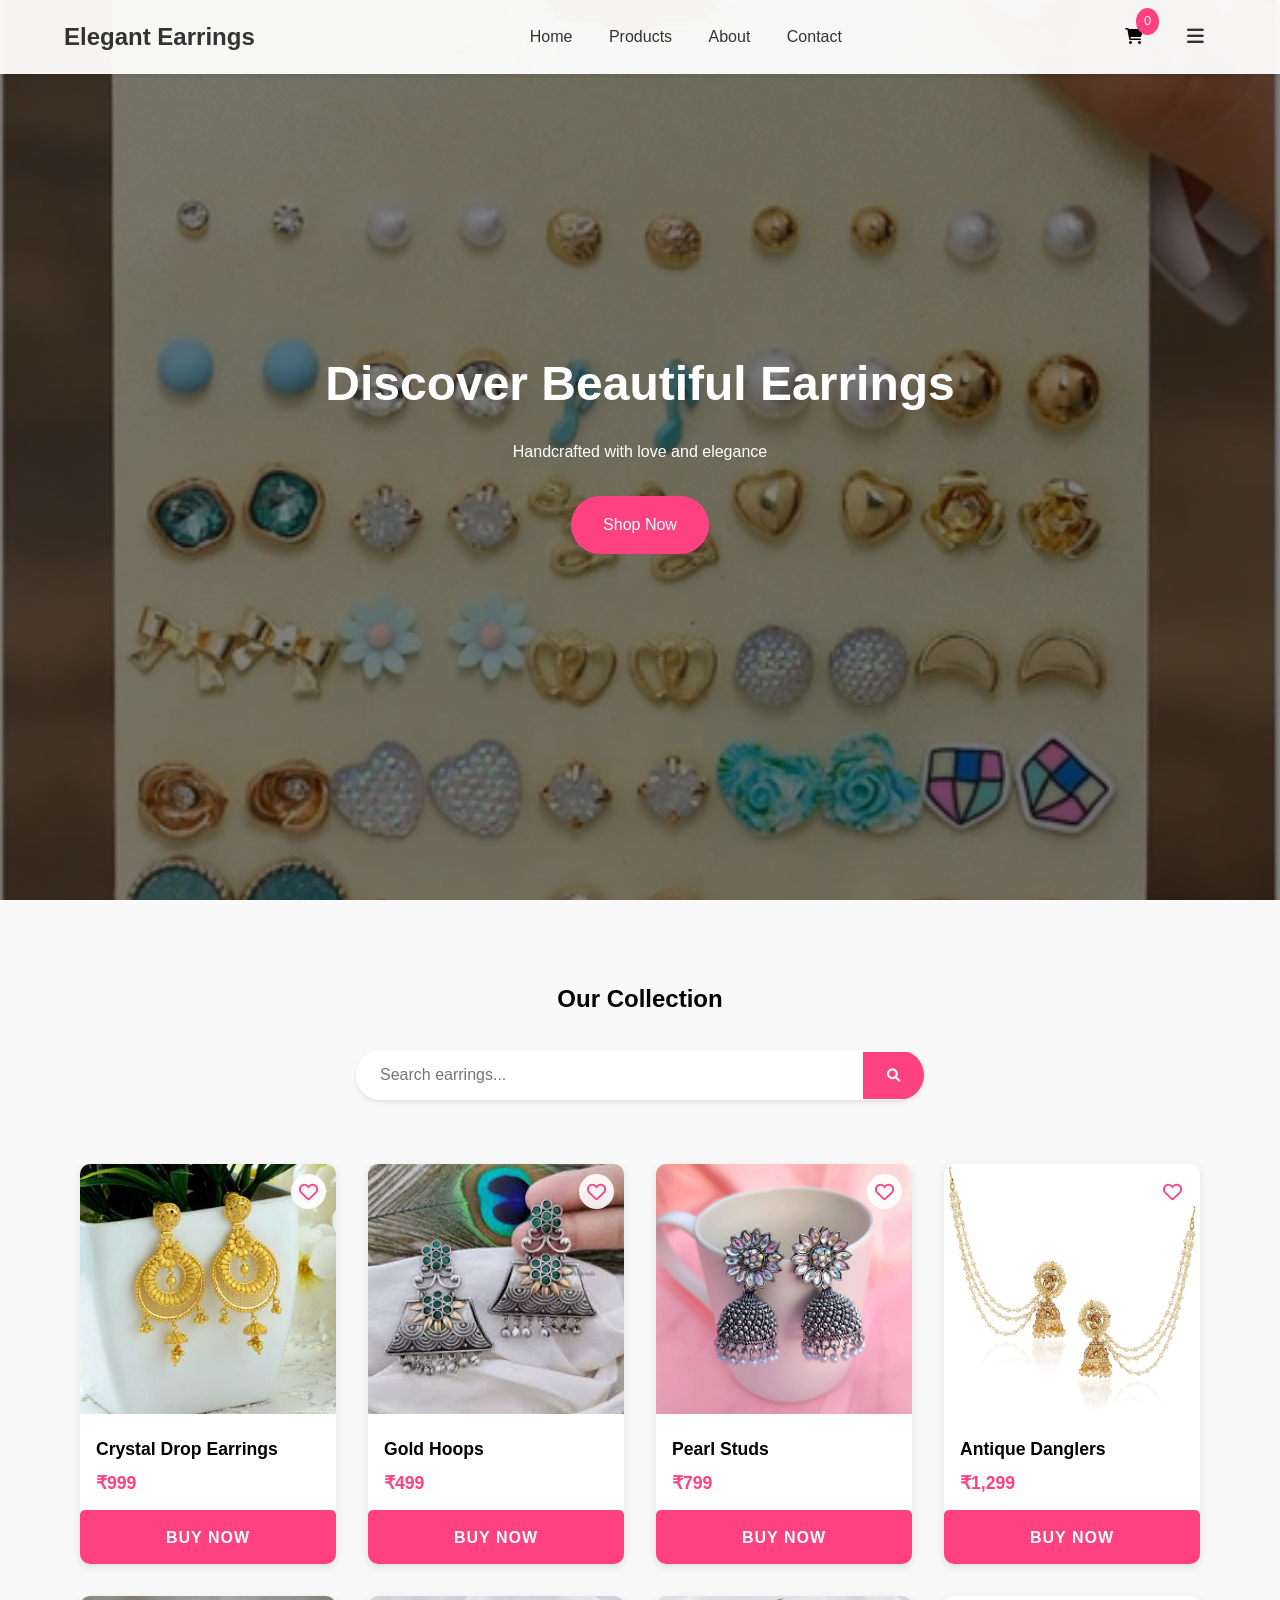
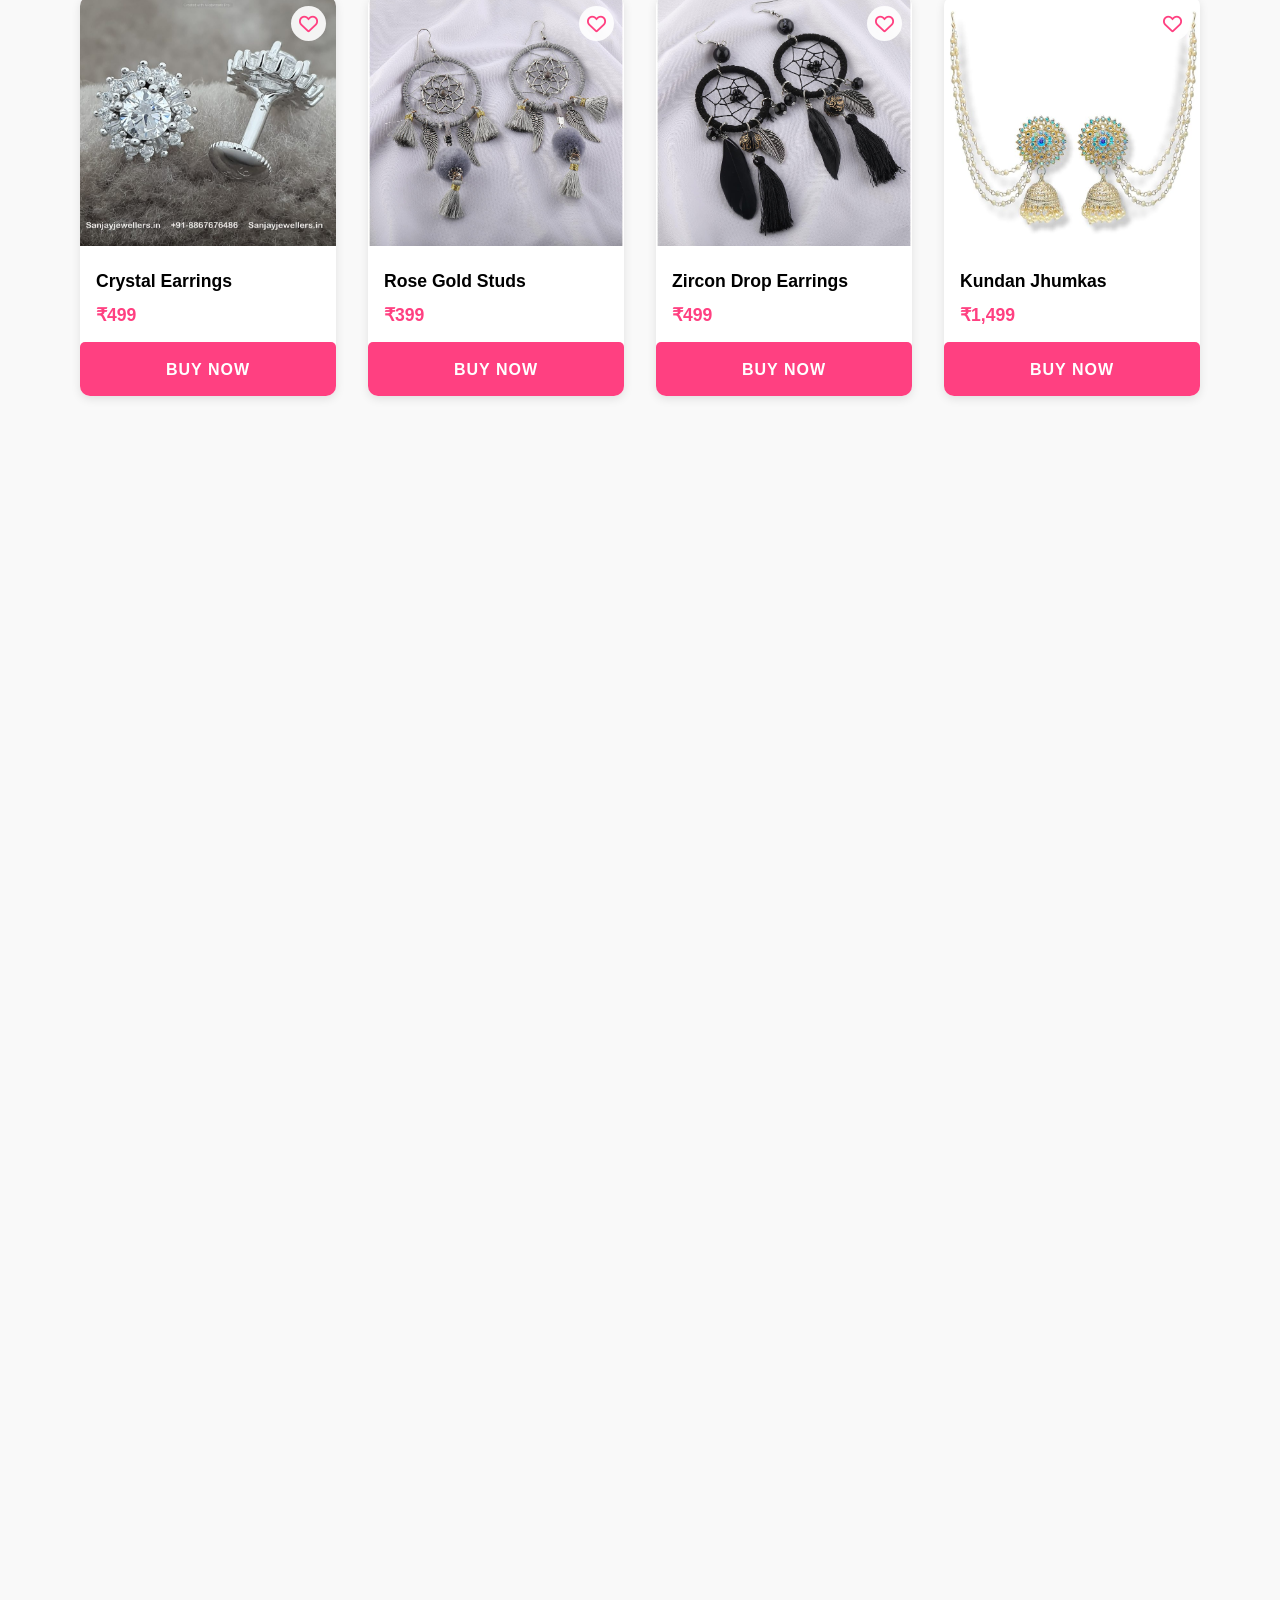
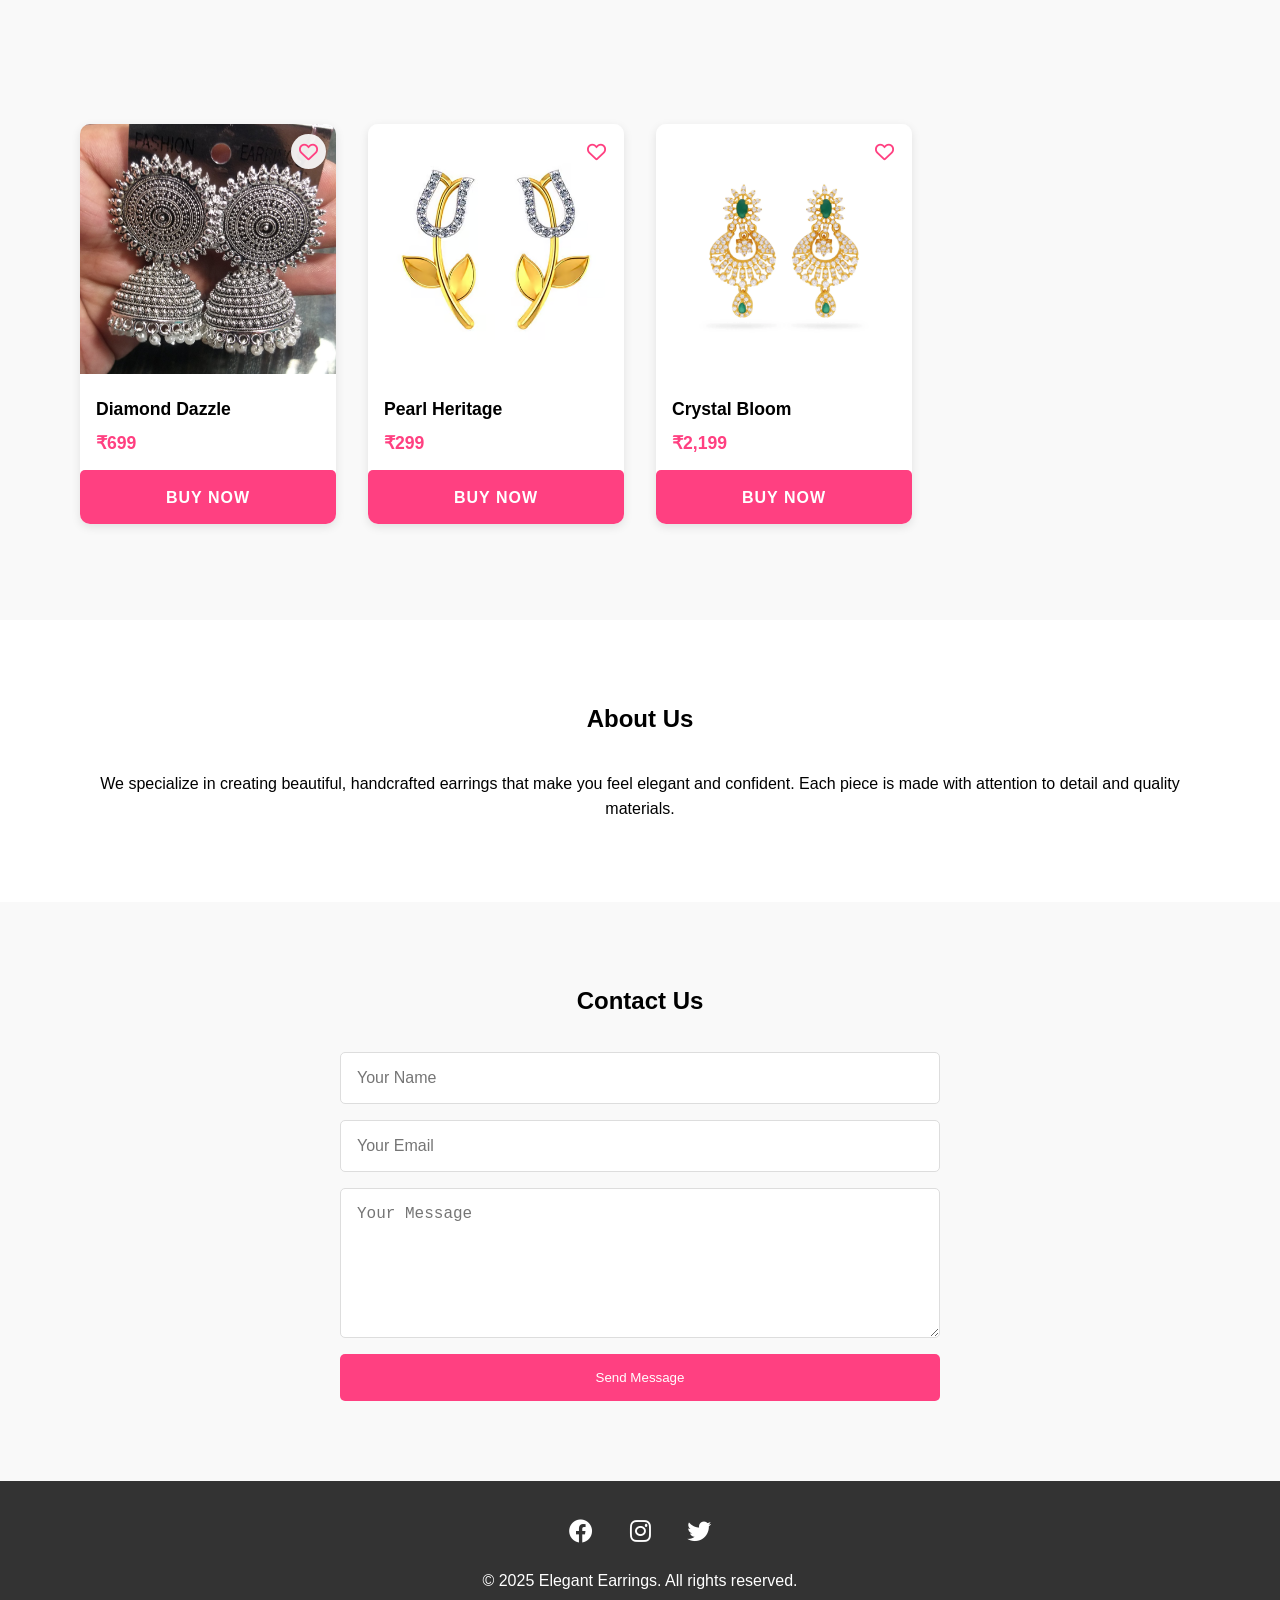
==== commit a6b238cc: "Update index.html change prodct price" ====
--- a/index.html
+++ b/index.html
@@ -133,7 +133,7 @@
                 </div>  
                 <img src="image copy 2.png" alt="Earring 2">
                 <h3>Gold Hoops</h3>
-                <p class="price">₹1,499</p>
+                <p class="price">₹499</p>
                 <button class="buy-now">Buy Now</button>
                 <button class="add-to-cart">Add to Cart</button>
             </div>
@@ -163,7 +163,7 @@
                 </div>
                 <img src="image copy 4.png" alt="Earring 5">
                 <h3>Crystal Earrings</h3>
-                <p class="price">₹1,799</p>
+                <p class="price">₹499</p>
                 <button class="buy-now">Buy Now</button>
                 <button class="add-to-cart">Add to Cart</button>
             </div>
@@ -173,7 +173,7 @@
                 </div>
                 <img src="image copy 5.png" alt="Earring 6">
                 <h3>Rose Gold Studs</h3>
-                <p class="price">₹1,199</p>
+                <p class="price">₹399</p>
                 <button class="buy-now">Buy Now</button>
                 <button class="add-to-cart">Add to Cart</button>
             </div>
@@ -183,7 +183,7 @@
                 </div>
                 <img src="image copy 6.png" alt="Earring 7">
                 <h3>Zircon Drop Earrings</h3>
-                <p class="price">₹1,599</p>
+                <p class="price">₹499</p>
                 <button class="buy-now">Buy Now</button>
                 <button class="add-to-cart">Add to Cart</button>
             </div>
@@ -193,7 +193,7 @@
                 </div>
                 <img src="image copy 7.png" alt="Earring 8">
                 <h3>Kundan Jhumkas</h3>
-                <p class="price">₹2,499</p>
+                <p class="price">₹1,499</p>
                 <button class="buy-now">Buy Now</button>
                 <button class="add-to-cart">Add to Cart</button>
             </div>
@@ -203,7 +203,7 @@
                 </div>
                 <img src="image copy 9.png" alt="Earring 9">
                 <h3>Pearl Drop Jhumkas</h3>
-                <p class="price">₹1,899</p>
+                <p class="price">₹399</p>
                 <button class="buy-now">Buy Now</button>
                 <button class="add-to-cart">Add to Cart</button>
             </div>
@@ -213,7 +213,7 @@
                 </div>
                 <img src="image copy 10.png" alt="Earring 10">
                 <h3>Emerald Royal Danglers</h3>
-                <p class="price">₹2,299</p>
+                <p class="price">₹599</p>
                 <button class="buy-now">Buy Now</button>
                 <button class="add-to-cart">Add to Cart</button>
             </div>
@@ -223,7 +223,7 @@
                 </div>
                 <img src="image copy 11.png" alt="Earring 11">
                 <h3>Diamond Touch Studs</h3>
-                <p class="price">₹2,999</p>
+                <p class="price">₹499</p>
                 <button class="buy-now">Buy Now</button>
                 <button class="add-to-cart">Add to Cart</button>
             </div>
@@ -233,7 +233,7 @@
                 </div>
                 <img src="image copy 12.png" alt="Earring 12">
                 <h3>Ruby Traditional Jhumkas</h3>
-                <p class="price">₹1,999</p>
+                <p class="price">₹399</p>
                 <button class="buy-now">Buy Now</button>
                 <button class="add-to-cart">Add to Cart</button>
             </div>
@@ -243,7 +243,7 @@
                 </div>
                 <img src="image copy 13.png" alt="Earring 13">
                 <h3>Sapphire Elegance</h3>
-                <p class="price">₹2,199</p>
+                <p class="price">₹299</p>
                 <button class="buy-now">Buy Now</button>
                 <button class="add-to-cart">Add to Cart</button>
             </div>
@@ -253,7 +253,7 @@
                 </div>
                 <img src="image copy 14.png" alt="Earring 14">
                 <h3>Modern Pearl Drops</h3>
-                <p class="price">₹1,699</p>
+                <p class="price">₹299</p>
                 <button class="buy-now">Buy Now</button>
                 <button class="add-to-cart">Add to Cart</button>
             </div>
@@ -263,7 +263,7 @@
                 </div>
                 <img src="image copy 15.png" alt="Earring 15">
                 <h3>Crystal Cascade</h3>
-                <p class="price">₹1,899</p>
+                <p class="price">₹499</p>
                 <button class="buy-now">Buy Now</button>
                 <button class="add-to-cart">Add to Cart</button>
             </div>
@@ -273,7 +273,7 @@
                 </div>
                 <img src="image copy 16.png" alt="Earring 16">
                 <h3>Pearl Romance</h3>
-                <p class="price">₹2,099</p>
+                <p class="price">₹599</p>
                 <button class="buy-now">Buy Now</button>
                 <button class="add-to-cart">Add to Cart</button>
             </div>
@@ -283,7 +283,7 @@
                 </div>
                 <img src="image copy 17.png" alt="Earring 17">
                 <h3>Emerald Queen</h3>
-                <p class="price">₹2,499</p>
+                <p class="price">₹499</p>
                 <button class="buy-now">Buy Now</button>
                 <button class="add-to-cart">Add to Cart</button>
             </div>
@@ -293,7 +293,7 @@
                 </div>
                 <img src="image copy 18.png" alt="Earring 18">
                 <h3>Ruby Tradition</h3>
-                <p class="price">₹2,299</p>
+                <p class="price">₹299</p>
                 <button class="buy-now">Buy Now</button>
                 <button class="add-to-cart">Add to Cart</button>
             </div>
@@ -303,7 +303,7 @@
                 </div>
                 <img src="image copy 19.png" alt="Earring 19">
                 <h3>Vintage Pearl Glory</h3>
-                <p class="price">₹1,799</p>
+                <p class="price">₹799</p>
                 <button class="buy-now">Buy Now</button>
                 <button class="add-to-cart">Add to Cart</button>
             </div>
@@ -313,7 +313,7 @@
                 </div>
                 <img src="image copy 20.png" alt="Earring 20">
                 <h3>Sapphire Dreams</h3>
-                <p class="price">₹2,399</p>
+                <p class="price">₹599</p>
                 <button class="buy-now">Buy Now</button>
                 <button class="add-to-cart">Add to Cart</button>
             </div>
@@ -323,7 +323,7 @@
                 </div>
                 <img src="image copy 21.png" alt="Earring 21">
                 <h3>Diamond Dazzle</h3>
-                <p class="price">₹2,999</p>
+                <p class="price">₹699</p>
                 <button class="buy-now">Buy Now</button>
                 <button class="add-to-cart">Add to Cart</button>
             </div>
@@ -333,7 +333,7 @@
                 </div>
                 <img src="image copy 22.png" alt="Earring 22">
                 <h3>Pearl Heritage</h3>
-                <p class="price">₹1,999</p>
+                <p class="price">₹299</p>
                 <button class="buy-now">Buy Now</button>
                 <button class="add-to-cart">Add to Cart</button>
             </div>
@@ -557,4 +557,5 @@
 
     <script src="script.js"></script>
 </body>
-</html>+
+</html>
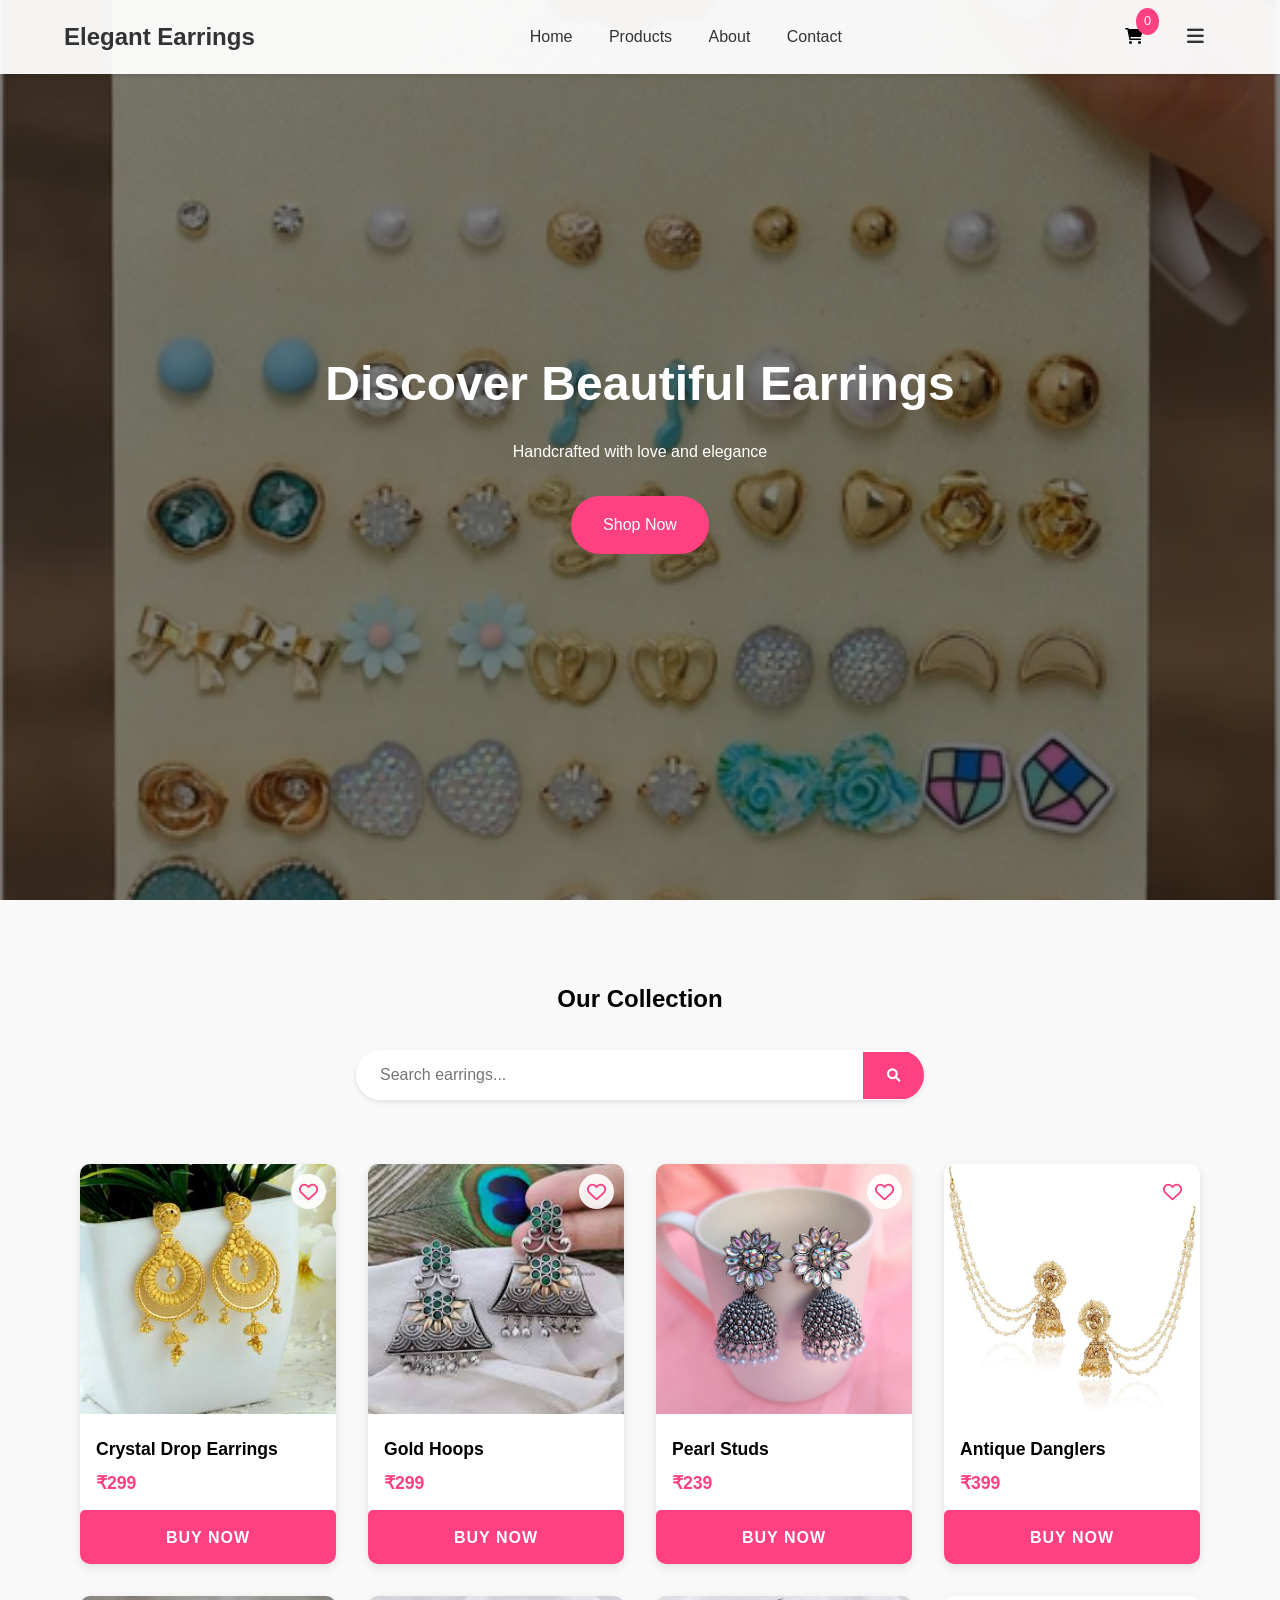
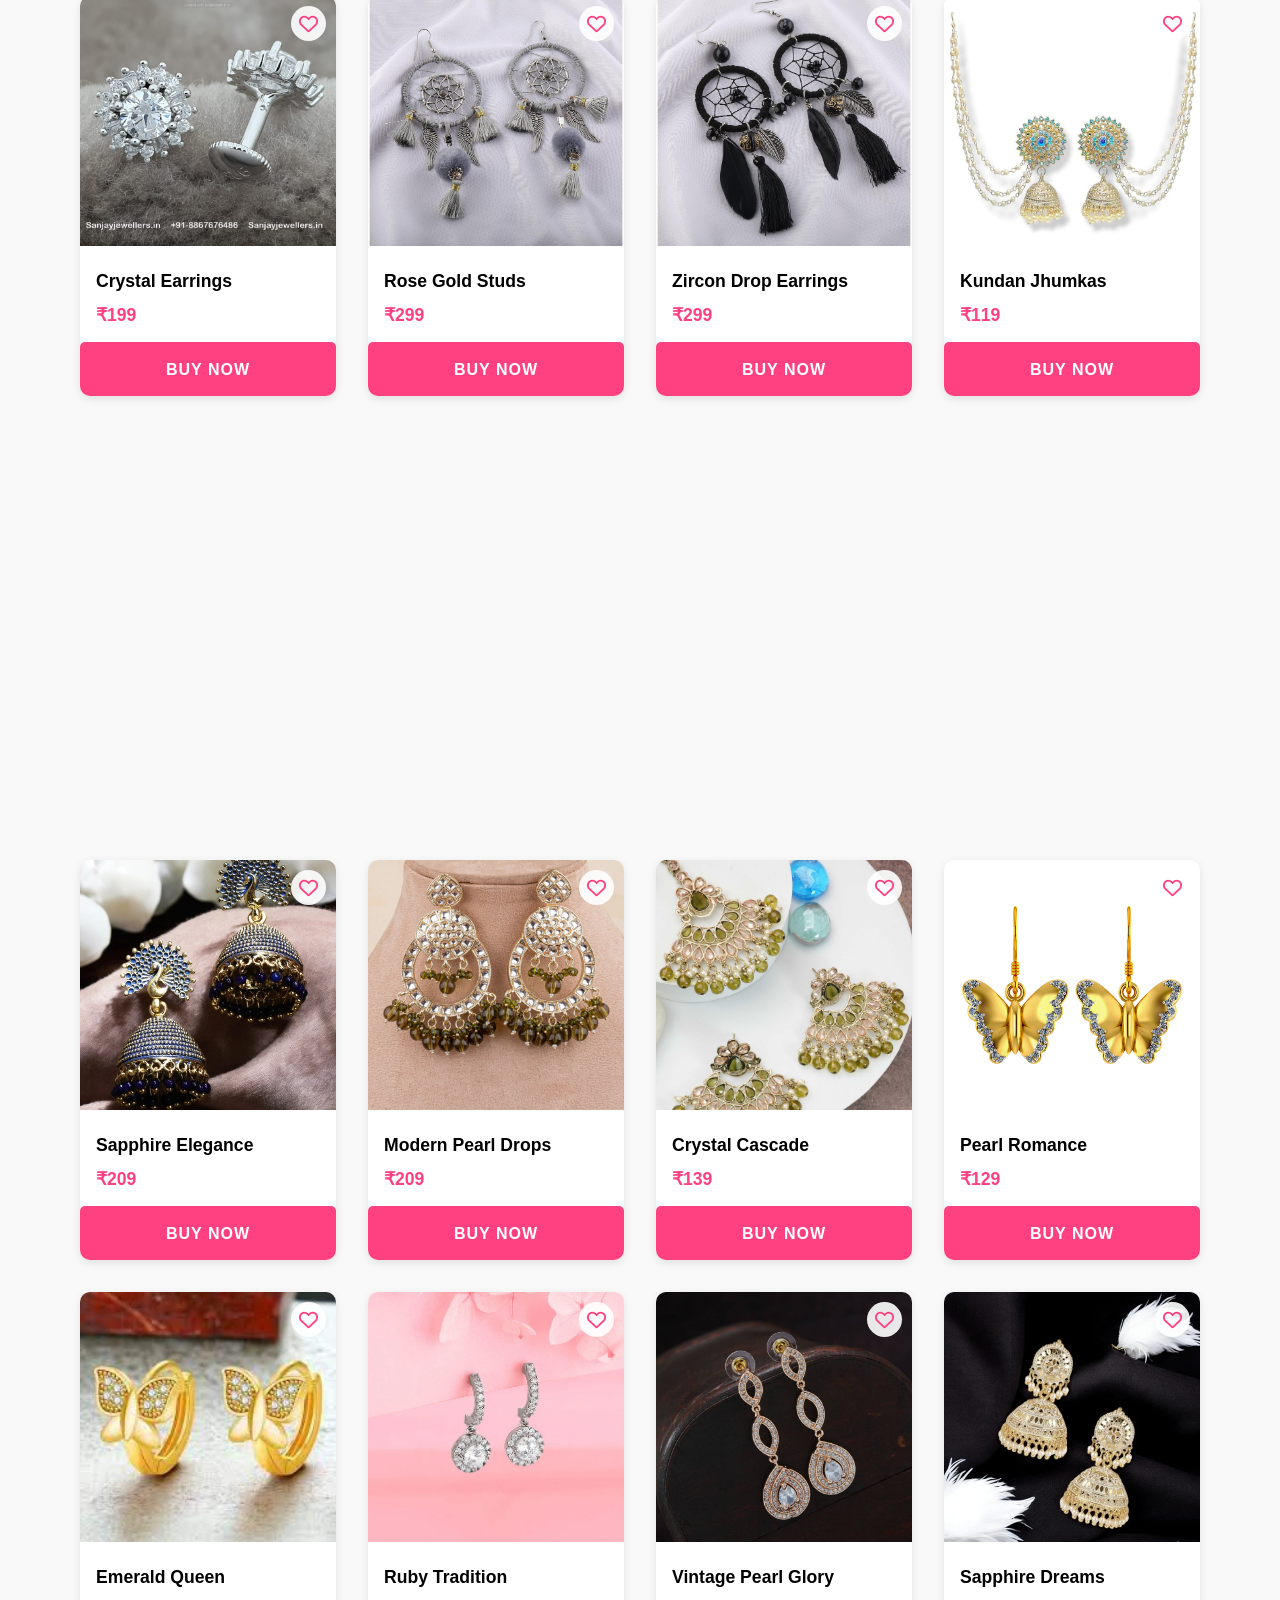
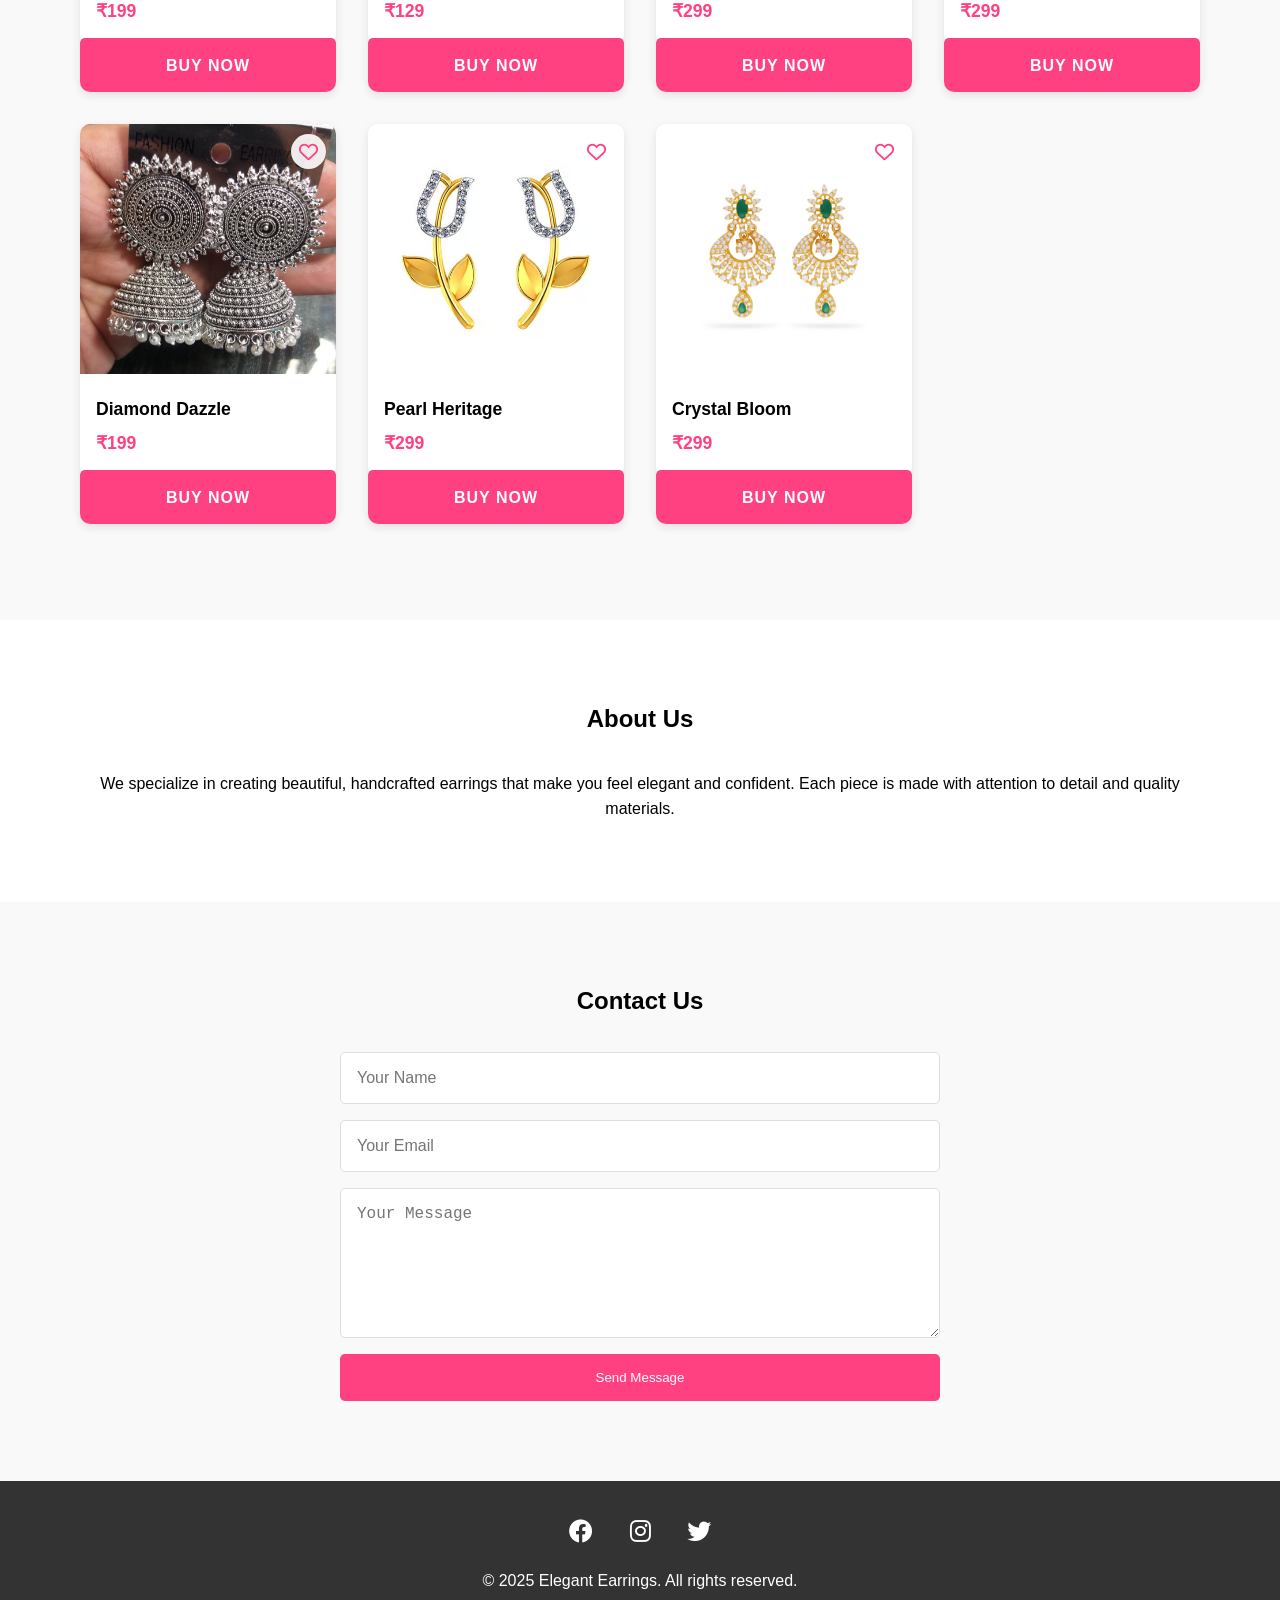
==== commit 2c156f27: "price change" ====
--- a/index.html
+++ b/index.html
@@ -123,7 +123,7 @@
                 </div>
                 <img src="image.png" alt="Earring 1">
                 <h3>Crystal Drop Earrings</h3>
-                <p class="price">₹999</p>
+                <p class="price">₹299</p>
                 <button class="buy-now">Buy Now</button>
                 <!-- <button class="add-to-cart">Add to Cart</button> -->
             </div>
@@ -133,7 +133,7 @@
                 </div>  
                 <img src="image copy 2.png" alt="Earring 2">
                 <h3>Gold Hoops</h3>
-                <p class="price">₹499</p>
+                <p class="price">₹299</p>
                 <button class="buy-now">Buy Now</button>
                 <button class="add-to-cart">Add to Cart</button>
             </div>
@@ -143,7 +143,7 @@
                 </div>
                 <img src="image copy 3.png" alt="Earring 3">
                 <h3>Pearl Studs</h3>
-                <p class="price">₹799</p>
+                <p class="price">₹239</p>
                 <button class="buy-now">Buy Now</button>
                 <button class="add-to-cart">Add to Cart</button>
             </div>
@@ -153,7 +153,7 @@
                 </div>
                 <img src="image copy 8.png" alt="Earring 4">
                 <h3>Antique Danglers</h3>
-                <p class="price">₹1,299</p>
+                <p class="price">₹399</p>
                 <button class="buy-now">Buy Now</button>
                 <button class="add-to-cart">Add to Cart</button>
             </div>
@@ -163,7 +163,7 @@
                 </div>
                 <img src="image copy 4.png" alt="Earring 5">
                 <h3>Crystal Earrings</h3>
-                <p class="price">₹499</p>
+                <p class="price">₹199</p>
                 <button class="buy-now">Buy Now</button>
                 <button class="add-to-cart">Add to Cart</button>
             </div>
@@ -173,7 +173,7 @@
                 </div>
                 <img src="image copy 5.png" alt="Earring 6">
                 <h3>Rose Gold Studs</h3>
-                <p class="price">₹399</p>
+                <p class="price">₹299</p>
                 <button class="buy-now">Buy Now</button>
                 <button class="add-to-cart">Add to Cart</button>
             </div>
@@ -183,7 +183,7 @@
                 </div>
                 <img src="image copy 6.png" alt="Earring 7">
                 <h3>Zircon Drop Earrings</h3>
-                <p class="price">₹499</p>
+                <p class="price">₹299</p>
                 <button class="buy-now">Buy Now</button>
                 <button class="add-to-cart">Add to Cart</button>
             </div>
@@ -193,7 +193,7 @@
                 </div>
                 <img src="image copy 7.png" alt="Earring 8">
                 <h3>Kundan Jhumkas</h3>
-                <p class="price">₹1,499</p>
+                <p class="price">₹119</p>
                 <button class="buy-now">Buy Now</button>
                 <button class="add-to-cart">Add to Cart</button>
             </div>
@@ -203,7 +203,7 @@
                 </div>
                 <img src="image copy 9.png" alt="Earring 9">
                 <h3>Pearl Drop Jhumkas</h3>
-                <p class="price">₹399</p>
+                <p class="price">₹109</p>
                 <button class="buy-now">Buy Now</button>
                 <button class="add-to-cart">Add to Cart</button>
             </div>
@@ -213,7 +213,7 @@
                 </div>
                 <img src="image copy 10.png" alt="Earring 10">
                 <h3>Emerald Royal Danglers</h3>
-                <p class="price">₹599</p>
+                <p class="price">₹209</p>
                 <button class="buy-now">Buy Now</button>
                 <button class="add-to-cart">Add to Cart</button>
             </div>
@@ -223,7 +223,7 @@
                 </div>
                 <img src="image copy 11.png" alt="Earring 11">
                 <h3>Diamond Touch Studs</h3>
-                <p class="price">₹499</p>
+                <p class="price">₹149</p>
                 <button class="buy-now">Buy Now</button>
                 <button class="add-to-cart">Add to Cart</button>
             </div>
@@ -233,7 +233,7 @@
                 </div>
                 <img src="image copy 12.png" alt="Earring 12">
                 <h3>Ruby Traditional Jhumkas</h3>
-                <p class="price">₹399</p>
+                <p class="price">₹199</p>
                 <button class="buy-now">Buy Now</button>
                 <button class="add-to-cart">Add to Cart</button>
             </div>
@@ -243,7 +243,7 @@
                 </div>
                 <img src="image copy 13.png" alt="Earring 13">
                 <h3>Sapphire Elegance</h3>
-                <p class="price">₹299</p>
+                <p class="price">₹209</p>
                 <button class="buy-now">Buy Now</button>
                 <button class="add-to-cart">Add to Cart</button>
             </div>
@@ -253,7 +253,7 @@
                 </div>
                 <img src="image copy 14.png" alt="Earring 14">
                 <h3>Modern Pearl Drops</h3>
-                <p class="price">₹299</p>
+                <p class="price">₹209</p>
                 <button class="buy-now">Buy Now</button>
                 <button class="add-to-cart">Add to Cart</button>
             </div>
@@ -263,7 +263,7 @@
                 </div>
                 <img src="image copy 15.png" alt="Earring 15">
                 <h3>Crystal Cascade</h3>
-                <p class="price">₹499</p>
+                <p class="price">₹139</p>
                 <button class="buy-now">Buy Now</button>
                 <button class="add-to-cart">Add to Cart</button>
             </div>
@@ -273,7 +273,7 @@
                 </div>
                 <img src="image copy 16.png" alt="Earring 16">
                 <h3>Pearl Romance</h3>
-                <p class="price">₹599</p>
+                <p class="price">₹129</p>
                 <button class="buy-now">Buy Now</button>
                 <button class="add-to-cart">Add to Cart</button>
             </div>
@@ -283,7 +283,7 @@
                 </div>
                 <img src="image copy 17.png" alt="Earring 17">
                 <h3>Emerald Queen</h3>
-                <p class="price">₹499</p>
+                <p class="price">₹199</p>
                 <button class="buy-now">Buy Now</button>
                 <button class="add-to-cart">Add to Cart</button>
             </div>
@@ -293,7 +293,7 @@
                 </div>
                 <img src="image copy 18.png" alt="Earring 18">
                 <h3>Ruby Tradition</h3>
-                <p class="price">₹299</p>
+                <p class="price">₹129</p>
                 <button class="buy-now">Buy Now</button>
                 <button class="add-to-cart">Add to Cart</button>
             </div>
@@ -303,7 +303,7 @@
                 </div>
                 <img src="image copy 19.png" alt="Earring 19">
                 <h3>Vintage Pearl Glory</h3>
-                <p class="price">₹799</p>
+                <p class="price">₹299</p>
                 <button class="buy-now">Buy Now</button>
                 <button class="add-to-cart">Add to Cart</button>
             </div>
@@ -313,7 +313,7 @@
                 </div>
                 <img src="image copy 20.png" alt="Earring 20">
                 <h3>Sapphire Dreams</h3>
-                <p class="price">₹599</p>
+                <p class="price">₹299</p>
                 <button class="buy-now">Buy Now</button>
                 <button class="add-to-cart">Add to Cart</button>
             </div>
@@ -323,7 +323,7 @@
                 </div>
                 <img src="image copy 21.png" alt="Earring 21">
                 <h3>Diamond Dazzle</h3>
-                <p class="price">₹699</p>
+                <p class="price">₹199</p>
                 <button class="buy-now">Buy Now</button>
                 <button class="add-to-cart">Add to Cart</button>
             </div>
@@ -343,7 +343,7 @@
                 </div>
                 <img src="image copy 23.png" alt="Earring 23">
                 <h3>Crystal Bloom</h3>
-                <p class="price">₹2,199</p>
+                <p class="price">₹299</p>
                 <button class="buy-now">Buy Now</button>
                 <button class="add-to-cart">Add to Cart</button>
             </div>
@@ -559,3 +559,4 @@
 </body>
 
 </html>
+
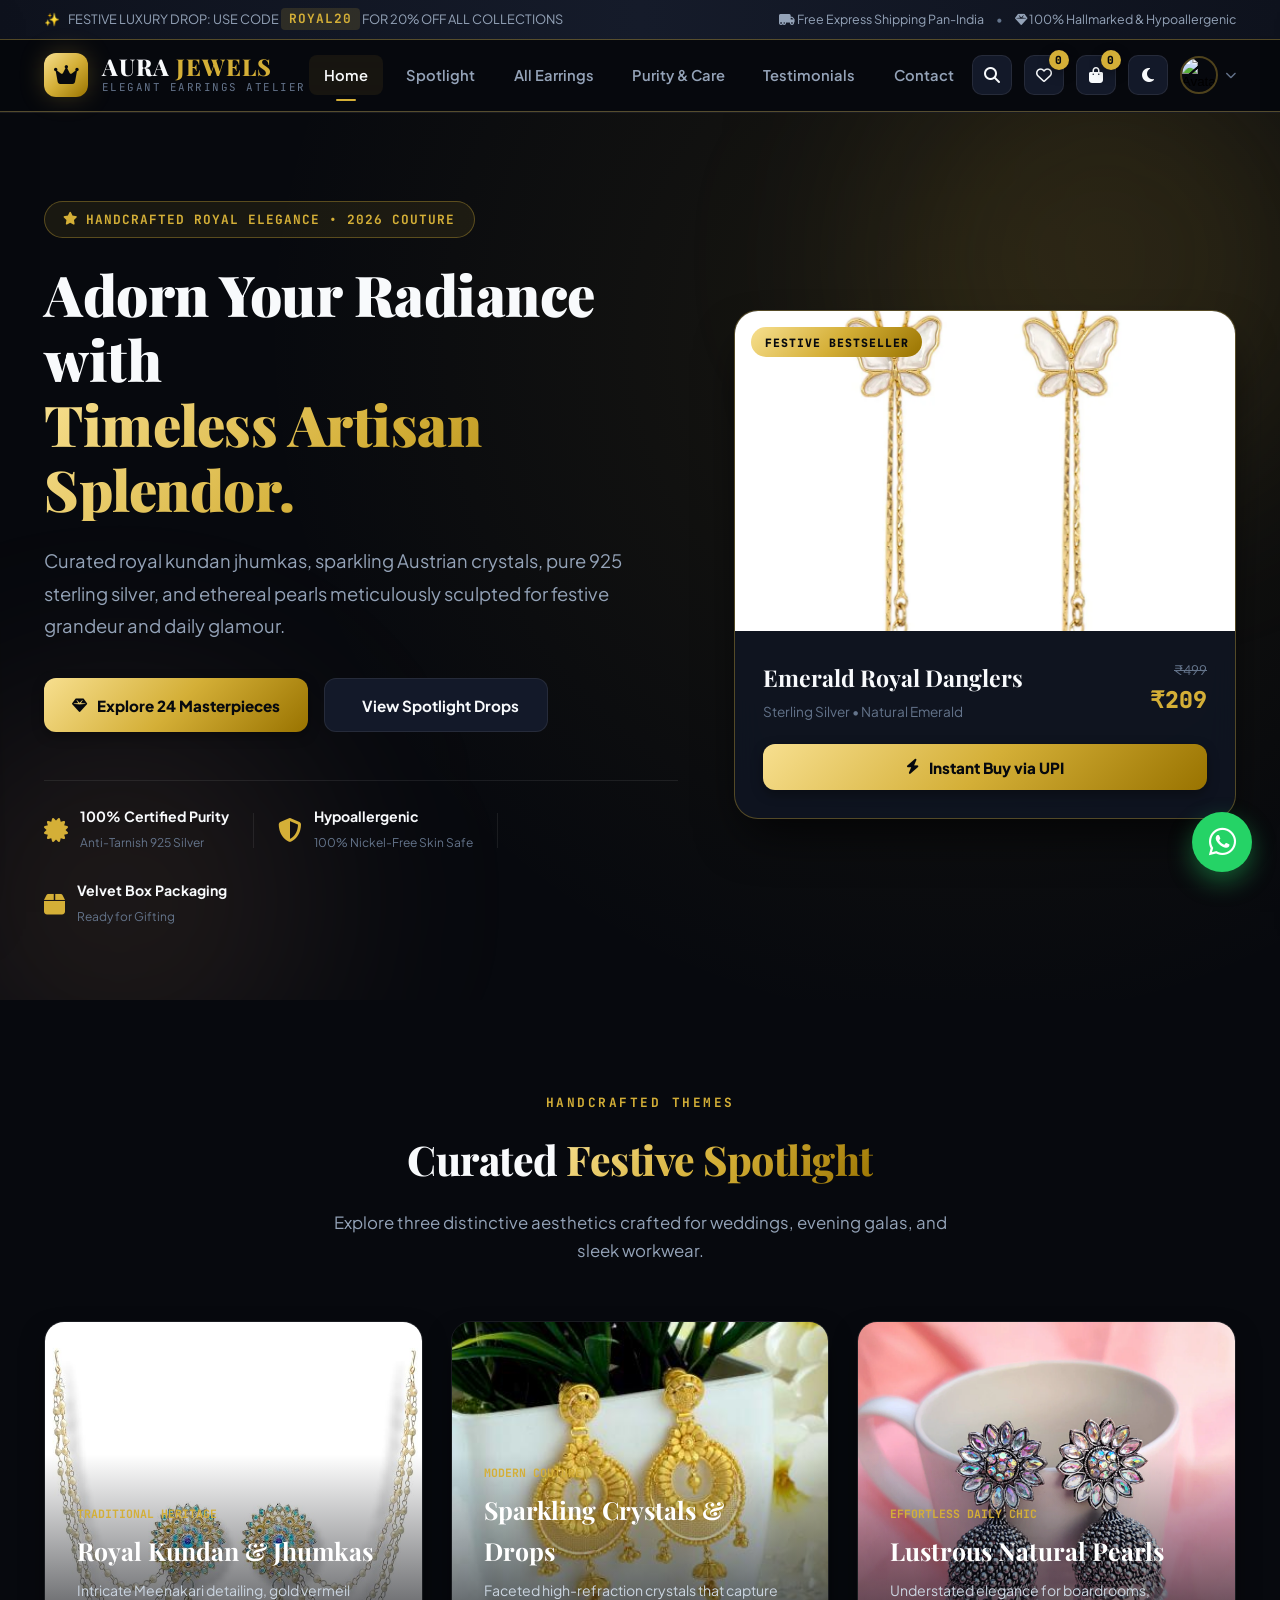
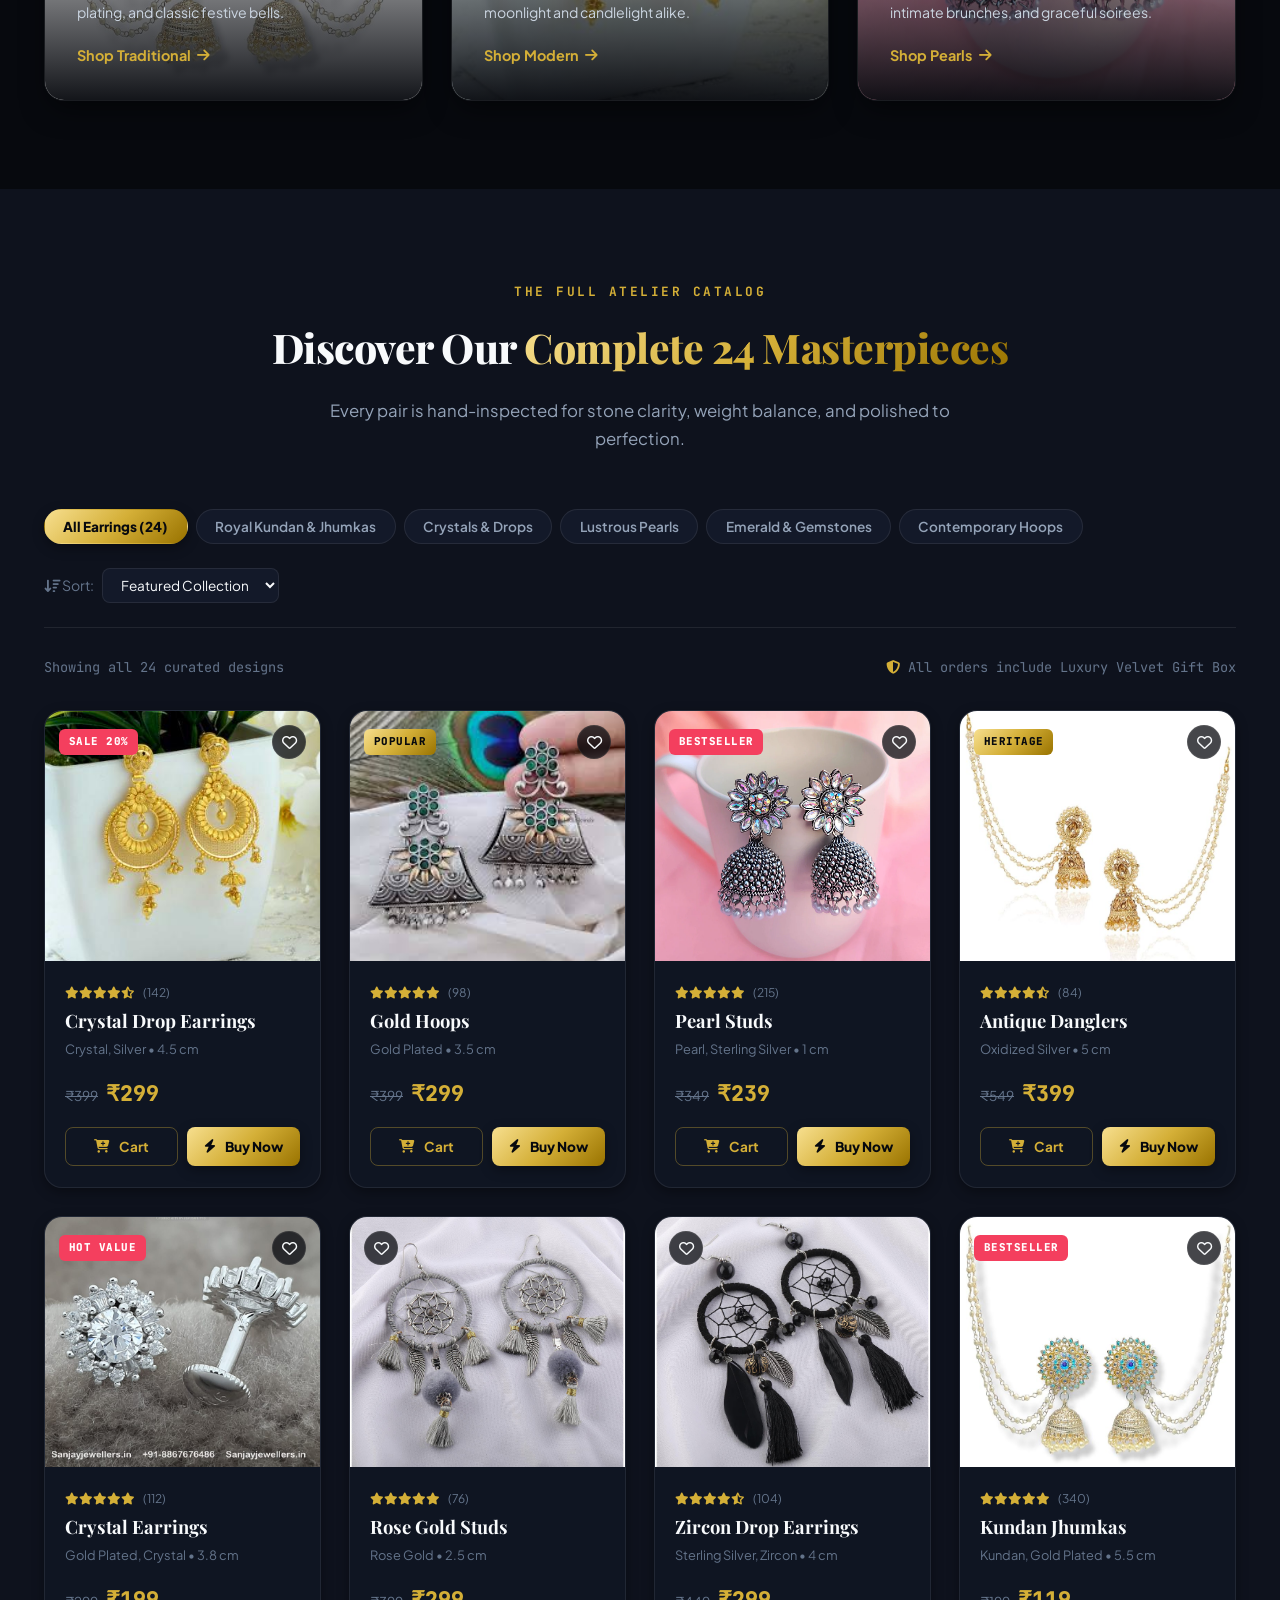
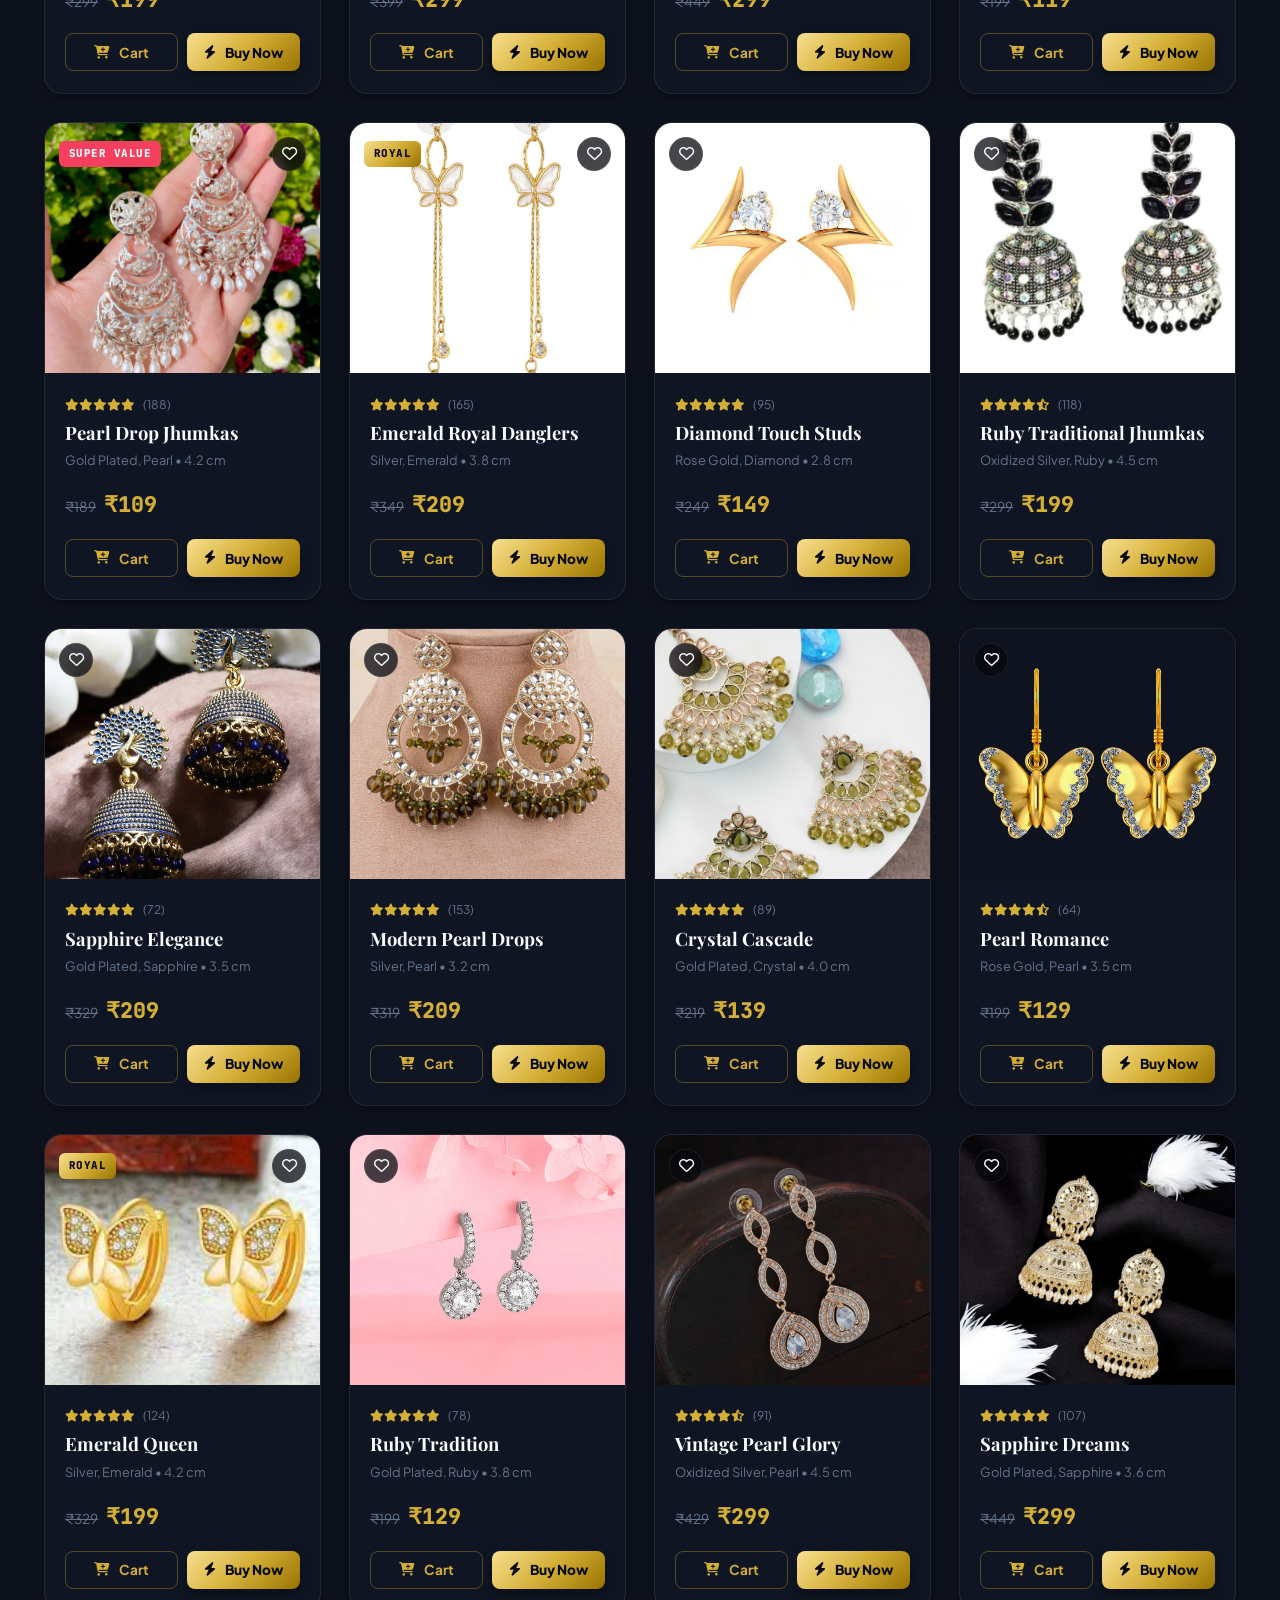
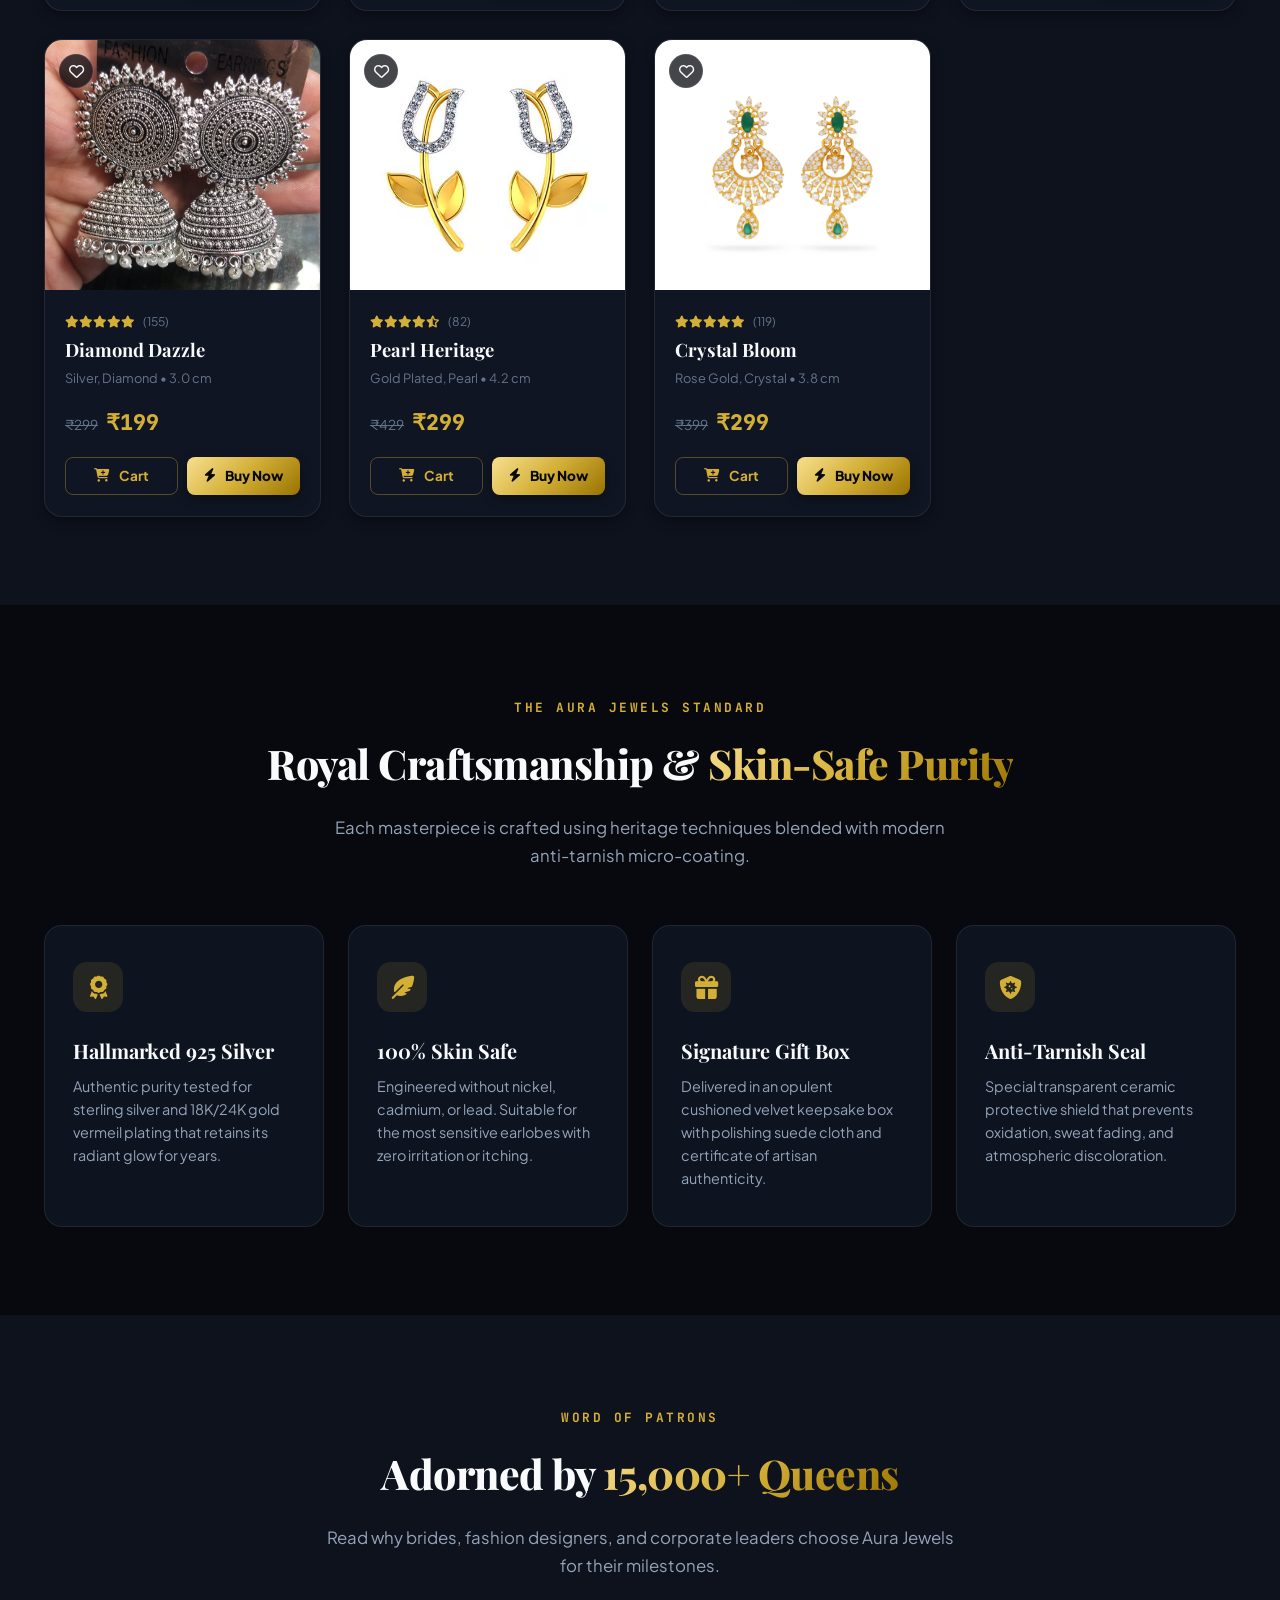
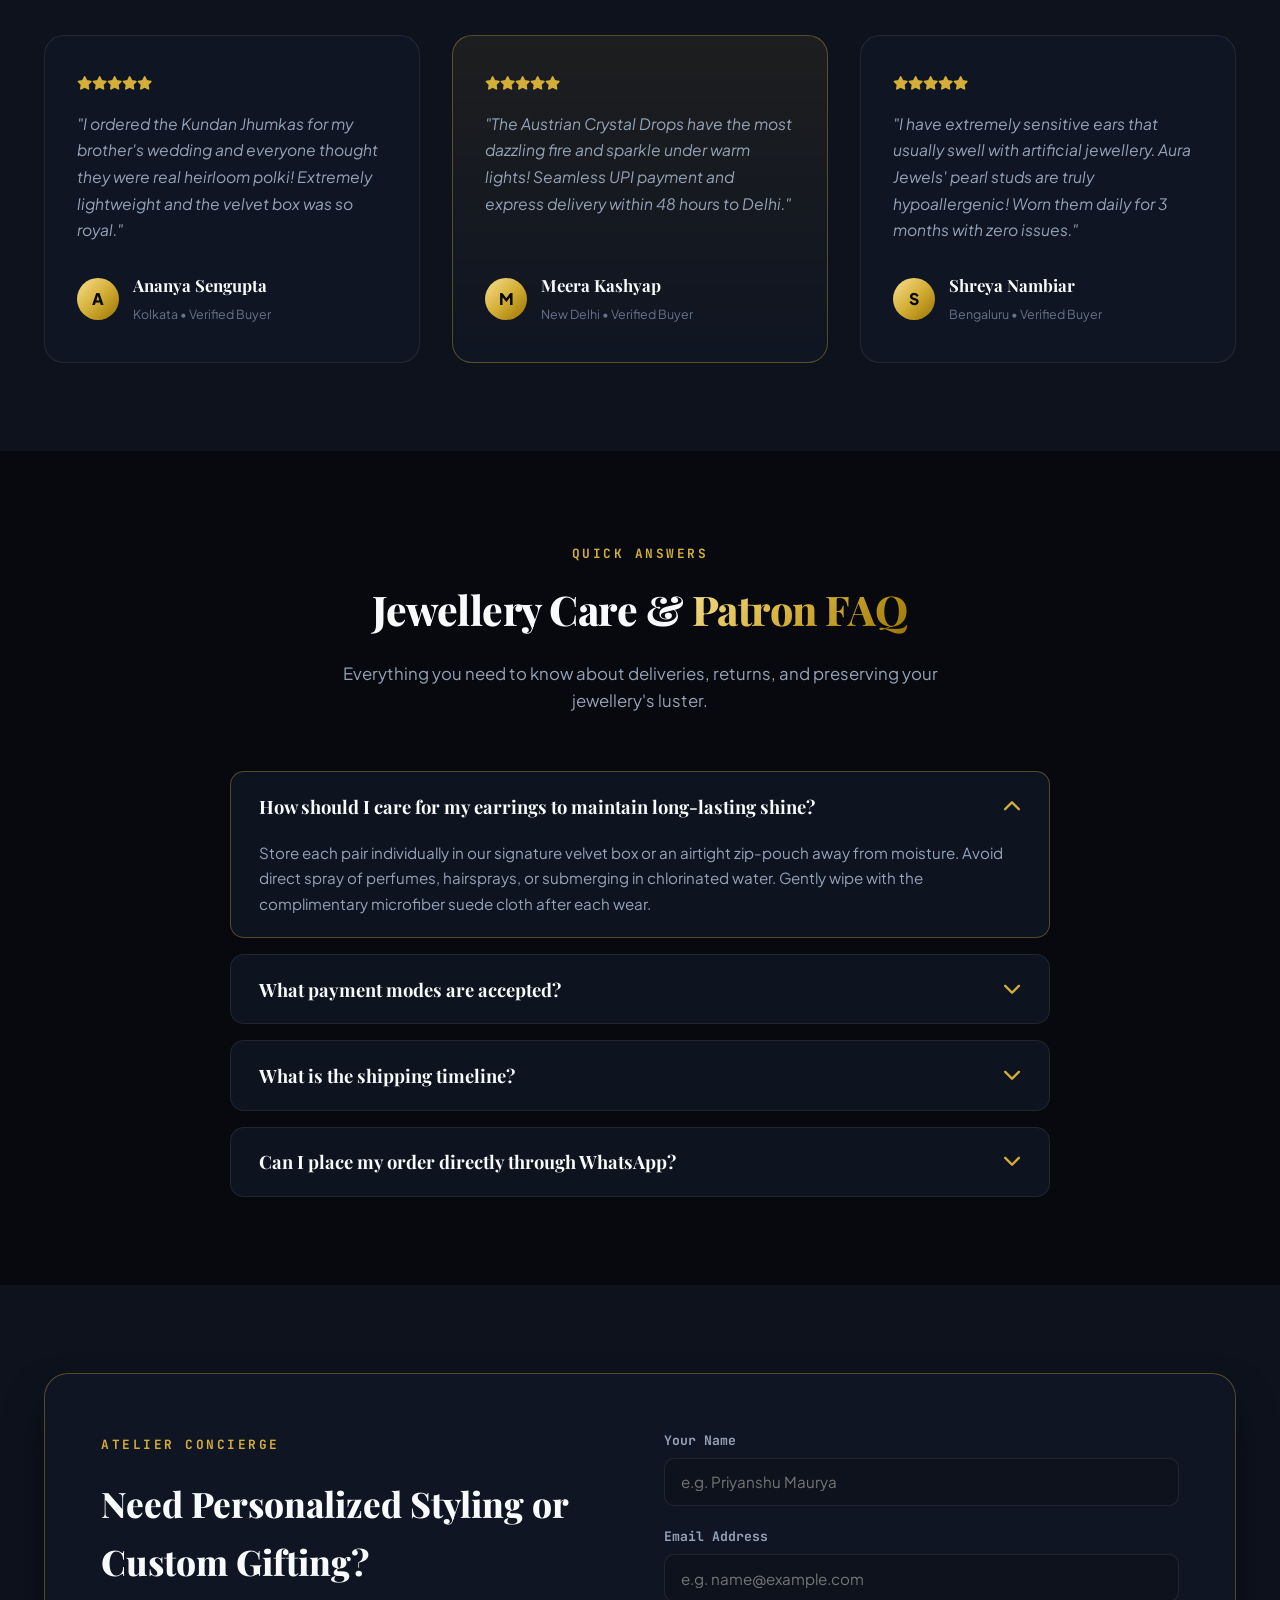
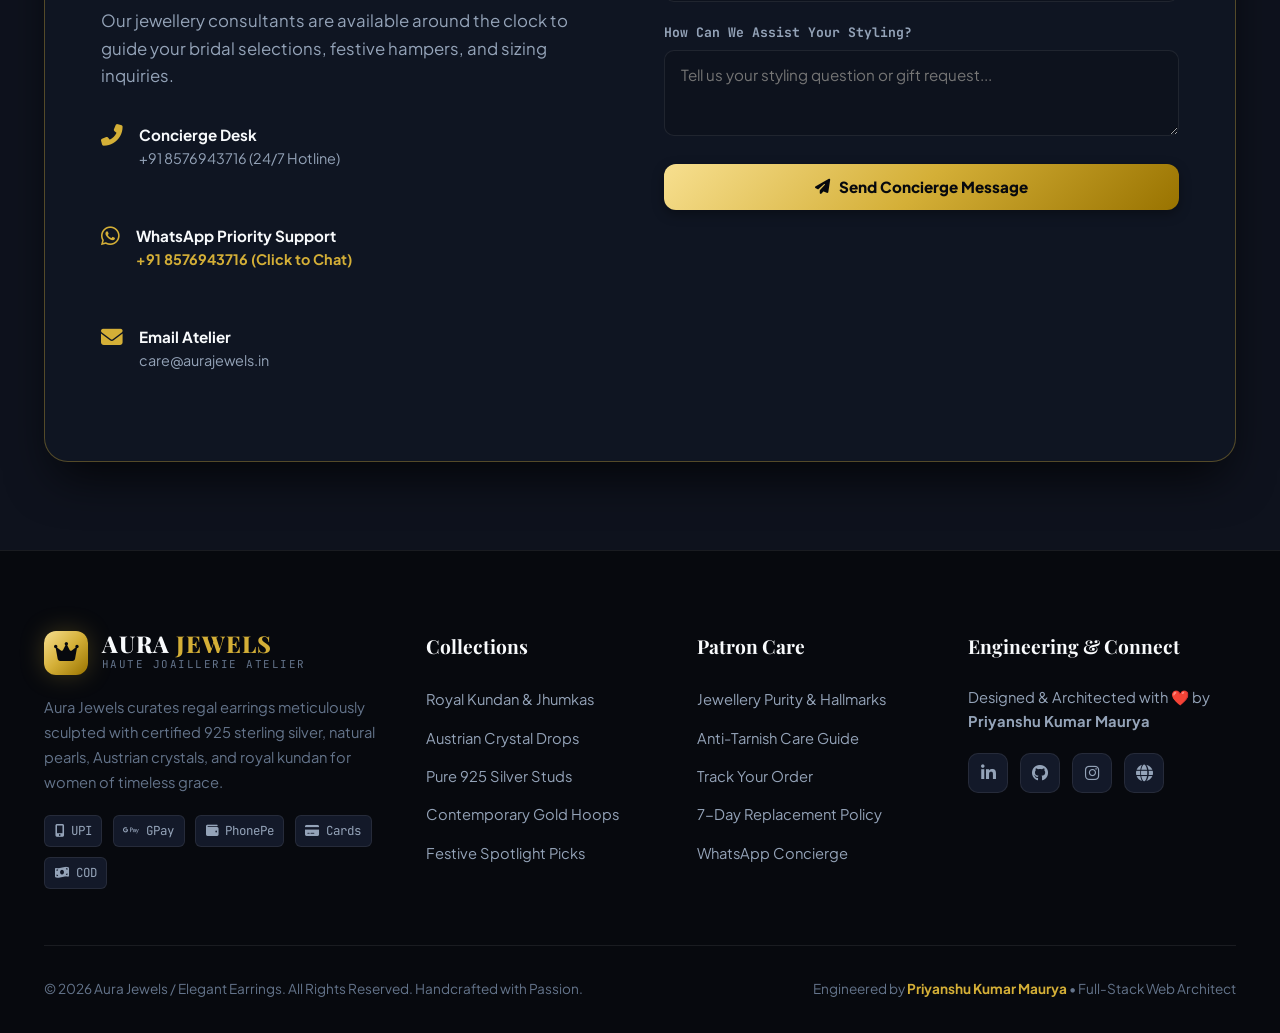
==== commit 8ac7d9a4: "feat: complete luxury redesign of Earrings-shop with dark/light themes, cart drawer, live filters, u" ====
--- a/index.html
+++ b/index.html
@@ -1,562 +1,1533 @@
-<!DOCTYPE html>
-<html lang="en">
-<head>
-    <meta charset="UTF-8">
-    <meta name="viewport" content="width=device-width, initial-scale=1.0">
-    <title>Elegant Earrings Shop</title>
-    <link rel="stylesheet" href="styles.css">
-    <link rel="stylesheet" href="payment-modal.css">
-    <link rel="stylesheet" href="confirmation-styles.css">
-    <link rel="stylesheet" href="notifications.css">
-    <link rel="stylesheet" href="https://cdnjs.cloudflare.com/ajax/libs/font-awesome/6.0.0/css/all.min.css">
-</head>
-<body>
-    <nav class="navbar">
-        <div class="logo">Elegant Earrings</div>
-        <div class="menu-toggle">
-            <i class="fas fa-bars"></i>
-        </div>
-        <div class="nav-links">
-            <a href="#home">Home</a>
-            <a href="#products">Products</a>
-            <a href="#about">About</a>
-            <a href="#contact">Contact</a>
-        </div>
-        <div class="user-actions">
-            <div class="cart">
-                <i class="fas fa-shopping-cart"></i>
-                <span class="cart-count">0</span>
-            </div>
-            <div class="user-menu">
-                <button id="menuToggleBtn" class="menu-toggle-btn">
-                    <i class="fas fa-bars"></i>
-                </button>
-                <div class="profile-dropdown" id="profileMenu" style="display: none;">
-                    <div class="profile-header">
-                        <img src="https://via.placeholder.com/32" alt="Profile" class="profile-pic">
-                        <span class="user-name" id="userNameDisplay">roweces987</span>
-                    </div>
-                    <div class="profile-menu-items">
-                        <a href="profile.html" class="profile-menu-item">
-                            <i class="fas fa-user-circle"></i> My Profile
-                        </a>
-                        <a href="profile.html#orders" class="profile-menu-item">
-                            <i class="fas fa-shopping-bag"></i> My Orders
-                        </a>
-                        <a href="profile.html#addresses" class="profile-menu-item">
-                            <i class="fas fa-map-marker-alt"></i> My Addresses
-                        </a>
-                        <a href="profile.html#wishlist" class="profile-menu-item">
-                            <i class="fas fa-heart"></i> Wishlist
-                            <span class="wishlist-count">0</span>
-                        </a>
-                        <a href="#" class="profile-menu-item" id="logoutBtn">
-                            <i class="fas fa-sign-out-alt"></i> Logout
-                        </a>
-                    </div>
-                </div>
-            </div>
-        </div>
-    </nav>
-
-    <header id="home" class="hero">
-        <div class="hero-content">
-            <h1>Discover Beautiful Earrings</h1>
-            <p>Handcrafted with love and elegance</p>
-            <a href="#products" class="cta-button">Shop Now</a>
-        </div>
-    </header>
-
-    <!-- Payment Modal -->
-    <div id="payment-modal" class="modal">
-        <div class="modal-content">
-            <span class="close" id="closePaymentModal">&times;</span>
-            <h2>Make Payment</h2>
-            
-            <div class="payment-details">
-                <div class="product-summary">
-                    <img id="payment-product-image" src="" alt="Product Image">
-                    <div class="product-info">
-                        <h3 id="payment-product-name"></h3>
-                        <p id="payment-product-price"></p>
-                    </div>
-                </div>
-
-                <div class="payment-options">
-                    <div class="upi-payment">
-                        <h3>UPI Payment</h3>
-                        <div class="qr-container">
-                            <img id="merchant-qr" src="QR code.jpg" alt="Merchant QR Code">
-                        </div>
-                        <div class="upi-details">
-                            <p>UPI ID: <span id="merchant-upi">ky187768@okicici</span></p>
-                            <p>Scan QR code above to pay</p>
-                        </div>
-                        <button id="openUpiApp" class="payment-button">
-                            <i class="fab fa-google-pay"></i> Pay with Google Pay
-                        </button>
-                    </div>
-                </div>
-            </div>
-
-            <div class="payment-actions">
-                <button id="confirmPayment" class="primary-button">Confirm Payment</button>
-                <button id="cancelPayment" class="secondary-button">Cancel</button>
-            </div>
-        </div>
-    </div>
-
-    <section id="products" class="products">
-        <h2>Our Collection</h2>
-        <div class="search-container">
-            <div class="search-box">
-                <input type="text" id="search-input" placeholder="Search earrings...">
-                <button class="search-button">
-                    <i class="fas fa-search"></i>
-                </button>
-            </div>
-        </div>
-        <div class="product-grid">
-            <div class="product-card" data-material="Crystal, Silver" data-size="4.5 cm" data-style="Modern">
-                <div class="wishlist-icon">
-                    <i class="far fa-heart"></i>
-                </div>
-                <img src="image.png" alt="Earring 1">
-                <h3>Crystal Drop Earrings</h3>
-                <p class="price">₹299</p>
-                <button class="buy-now">Buy Now</button>
-                <!-- <button class="add-to-cart">Add to Cart</button> -->
-            </div>
-            <div class="product-card" data-material="Gold Plated" data-size="3.5 cm" data-style="Classic">
-                <div class="wishlist-icon">
-                    <i class="far fa-heart"></i>
-                </div>  
-                <img src="image copy 2.png" alt="Earring 2">
-                <h3>Gold Hoops</h3>
-                <p class="price">₹299</p>
-                <button class="buy-now">Buy Now</button>
-                <button class="add-to-cart">Add to Cart</button>
-            </div>
-            <div class="product-card" data-material="Pearl, Sterling Silver" data-size="1 cm" data-style="Elegant">
-                <div class="wishlist-icon">
-                    <i class="far fa-heart"></i>
-                </div>
-                <img src="image copy 3.png" alt="Earring 3">
-                <h3>Pearl Studs</h3>
-                <p class="price">₹239</p>
-                <button class="buy-now">Buy Now</button>
-                <button class="add-to-cart">Add to Cart</button>
-            </div>
-            <div class="product-card" data-material="Oxidized Silver" data-size="5 cm" data-style="Traditional">
-                <div class="wishlist-icon">
-                    <i class="far fa-heart"></i>
-                </div>
-                <img src="image copy 8.png" alt="Earring 4">
-                <h3>Antique Danglers</h3>
-                <p class="price">₹399</p>
-                <button class="buy-now">Buy Now</button>
-                <button class="add-to-cart">Add to Cart</button>
-            </div>
-            <div class="product-card" data-material="Gold Plated, Crystal" data-size="3.8 cm" data-style="Contemporary">
-                <div class="wishlist-icon">
-                    <i class="far fa-heart"></i>
-                </div>
-                <img src="image copy 4.png" alt="Earring 5">
-                <h3>Crystal Earrings</h3>
-                <p class="price">₹199</p>
-                <button class="buy-now">Buy Now</button>
-                <button class="add-to-cart">Add to Cart</button>
-            </div>
-            <div class="product-card" data-material="Rose Gold" data-size="2.5 cm" data-style="Modern">
-                <div class="wishlist-icon">
-                    <i class="far fa-heart"></i>
-                </div>
-                <img src="image copy 5.png" alt="Earring 6">
-                <h3>Rose Gold Studs</h3>
-                <p class="price">₹299</p>
-                <button class="buy-now">Buy Now</button>
-                <button class="add-to-cart">Add to Cart</button>
-            </div>
-            <div class="product-card" data-material="Sterling Silver, Zircon" data-size="4 cm" data-style="Elegant">
-                <div class="wishlist-icon">
-                    <i class="far fa-heart"></i>
-                </div>
-                <img src="image copy 6.png" alt="Earring 7">
-                <h3>Zircon Drop Earrings</h3>
-                <p class="price">₹299</p>
-                <button class="buy-now">Buy Now</button>
-                <button class="add-to-cart">Add to Cart</button>
-            </div>
-            <div class="product-card" data-material="Kundan, Gold Plated" data-size="5.5 cm" data-style="Traditional">
-                <div class="wishlist-icon">
-                    <i class="far fa-heart"></i>
-                </div>
-                <img src="image copy 7.png" alt="Earring 8">
-                <h3>Kundan Jhumkas</h3>
-                <p class="price">₹119</p>
-                <button class="buy-now">Buy Now</button>
-                <button class="add-to-cart">Add to Cart</button>
-            </div>
-            <div class="product-card" data-material="Gold Plated, Pearl" data-size="4.2 cm" data-style="Contemporary">
-                <div class="wishlist-icon">
-                    <i class="far fa-heart"></i>
-                </div>
-                <img src="image copy 9.png" alt="Earring 9">
-                <h3>Pearl Drop Jhumkas</h3>
-                <p class="price">₹109</p>
-                <button class="buy-now">Buy Now</button>
-                <button class="add-to-cart">Add to Cart</button>
-            </div>
-            <div class="product-card" data-material="Silver, Emerald" data-size="3.8 cm" data-style="Royal">
-                <div class="wishlist-icon">
-                    <i class="far fa-heart"></i>
-                </div>
-                <img src="image copy 10.png" alt="Earring 10">
-                <h3>Emerald Royal Danglers</h3>
-                <p class="price">₹209</p>
-                <button class="buy-now">Buy Now</button>
-                <button class="add-to-cart">Add to Cart</button>
-            </div>
-            <div class="product-card" data-material="Rose Gold, Diamond" data-size="2.8 cm" data-style="Modern">
-                <div class="wishlist-icon">
-                    <i class="far fa-heart"></i>
-                </div>
-                <img src="image copy 11.png" alt="Earring 11">
-                <h3>Diamond Touch Studs</h3>
-                <p class="price">₹149</p>
-                <button class="buy-now">Buy Now</button>
-                <button class="add-to-cart">Add to Cart</button>
-            </div>
-            <div class="product-card" data-material="Oxidized Silver, Ruby" data-size="4.5 cm" data-style="Traditional">
-                <div class="wishlist-icon">
-                    <i class="far fa-heart"></i>
-                </div>
-                <img src="image copy 12.png" alt="Earring 12">
-                <h3>Ruby Traditional Jhumkas</h3>
-                <p class="price">₹199</p>
-                <button class="buy-now">Buy Now</button>
-                <button class="add-to-cart">Add to Cart</button>
-            </div>
-            <div class="product-card" data-material="Gold Plated, Sapphire" data-size="3.5 cm" data-style="Elegant">
-                <div class="wishlist-icon">
-                    <i class="far fa-heart"></i>
-                </div>
-                <img src="image copy 13.png" alt="Earring 13">
-                <h3>Sapphire Elegance</h3>
-                <p class="price">₹209</p>
-                <button class="buy-now">Buy Now</button>
-                <button class="add-to-cart">Add to Cart</button>
-            </div>
-            <div class="product-card" data-material="Silver, Pearl" data-size="3.2 cm" data-style="Modern">
-                <div class="wishlist-icon">
-                    <i class="far fa-heart"></i>
-                </div>
-                <img src="image copy 14.png" alt="Earring 14">
-                <h3>Modern Pearl Drops</h3>
-                <p class="price">₹209</p>
-                <button class="buy-now">Buy Now</button>
-                <button class="add-to-cart">Add to Cart</button>
-            </div>
-            <div class="product-card" data-material="Gold Plated, Crystal" data-size="4.0 cm" data-style="Contemporary">
-                <div class="wishlist-icon">
-                    <i class="far fa-heart"></i>
-                </div>
-                <img src="image copy 15.png" alt="Earring 15">
-                <h3>Crystal Cascade</h3>
-                <p class="price">₹139</p>
-                <button class="buy-now">Buy Now</button>
-                <button class="add-to-cart">Add to Cart</button>
-            </div>
-            <div class="product-card" data-material="Rose Gold, Pearl" data-size="3.5 cm" data-style="Elegant">
-                <div class="wishlist-icon">
-                    <i class="far fa-heart"></i>
-                </div>
-                <img src="image copy 16.png" alt="Earring 16">
-                <h3>Pearl Romance</h3>
-                <p class="price">₹129</p>
-                <button class="buy-now">Buy Now</button>
-                <button class="add-to-cart">Add to Cart</button>
-            </div>
-            <div class="product-card" data-material="Silver, Emerald" data-size="4.2 cm" data-style="Royal">
-                <div class="wishlist-icon">
-                    <i class="far fa-heart"></i>
-                </div>
-                <img src="image copy 17.png" alt="Earring 17">
-                <h3>Emerald Queen</h3>
-                <p class="price">₹199</p>
-                <button class="buy-now">Buy Now</button>
-                <button class="add-to-cart">Add to Cart</button>
-            </div>
-            <div class="product-card" data-material="Gold Plated, Ruby" data-size="3.8 cm" data-style="Traditional">
-                <div class="wishlist-icon">
-                    <i class="far fa-heart"></i>
-                </div>
-                <img src="image copy 18.png" alt="Earring 18">
-                <h3>Ruby Tradition</h3>
-                <p class="price">₹129</p>
-                <button class="buy-now">Buy Now</button>
-                <button class="add-to-cart">Add to Cart</button>
-            </div>
-            <div class="product-card" data-material="Oxidized Silver, Pearl" data-size="4.5 cm" data-style="Vintage">
-                <div class="wishlist-icon">
-                    <i class="far fa-heart"></i>
-                </div>
-                <img src="image copy 19.png" alt="Earring 19">
-                <h3>Vintage Pearl Glory</h3>
-                <p class="price">₹299</p>
-                <button class="buy-now">Buy Now</button>
-                <button class="add-to-cart">Add to Cart</button>
-            </div>
-            <div class="product-card" data-material="Gold Plated, Sapphire" data-size="3.6 cm" data-style="Modern">
-                <div class="wishlist-icon">
-                    <i class="far fa-heart"></i>
-                </div>
-                <img src="image copy 20.png" alt="Earring 20">
-                <h3>Sapphire Dreams</h3>
-                <p class="price">₹299</p>
-                <button class="buy-now">Buy Now</button>
-                <button class="add-to-cart">Add to Cart</button>
-            </div>
-            <div class="product-card" data-material="Silver, Diamond" data-size="3.0 cm" data-style="Contemporary">
-                <div class="wishlist-icon">
-                    <i class="far fa-heart"></i>
-                </div>
-                <img src="image copy 21.png" alt="Earring 21">
-                <h3>Diamond Dazzle</h3>
-                <p class="price">₹199</p>
-                <button class="buy-now">Buy Now</button>
-                <button class="add-to-cart">Add to Cart</button>
-            </div>
-            <div class="product-card" data-material="Gold Plated, Pearl" data-size="4.2 cm" data-style="Traditional">
-                <div class="wishlist-icon">
-                    <i class="far fa-heart"></i>
-                </div>
-                <img src="image copy 22.png" alt="Earring 22">
-                <h3>Pearl Heritage</h3>
-                <p class="price">₹299</p>
-                <button class="buy-now">Buy Now</button>
-                <button class="add-to-cart">Add to Cart</button>
-            </div>
-            <div class="product-card" data-material="Rose Gold, Crystal" data-size="3.8 cm" data-style="Modern">
-                <div class="wishlist-icon">
-                    <i class="far fa-heart"></i>
-                </div>
-                <img src="image copy 23.png" alt="Earring 23">
-                <h3>Crystal Bloom</h3>
-                <p class="price">₹299</p>
-                <button class="buy-now">Buy Now</button>
-                <button class="add-to-cart">Add to Cart</button>
-            </div>
-        </div>
-    </section>
-
-    <section id="about" class="about">
-        <h2>About Us</h2>
-        <p>We specialize in creating beautiful, handcrafted earrings that make you feel elegant and confident. Each piece is made with attention to detail and quality materials.</p>
-    </section>
-
-    <section id="contact" class="contact">
-        <h2>Contact Us</h2>
-        <form class="contact-form">
-            <input type="text" placeholder="Your Name" required>
-            <input type="email" placeholder="Your Email" required>
-            <textarea placeholder="Your Message" required></textarea>
-            <button type="submit">Send Message</button>
-        </form>
-    </section>
-
-    <footer>
-        <div class="footer-content">
-            <div class="social-links">
-                <a href="#"><i class="fab fa-facebook"></i></a>
-                <a href="#"><i class="fab fa-instagram"></i></a>
-                <a href="#"><i class="fab fa-twitter"></i></a>
-            </div>
-            <p>&copy; 2025 Elegant Earrings. All rights reserved.</p>
-        </div>
-    </footer>
-
-    <!-- Shopping Cart Modal -->
-    <div id="cart-modal" class="modal">
-        <div class="modal-content cart-modal-content">
-            <span class="close-modal" id="close-cart">&times;</span>
-            <h2>Shopping Cart</h2>
-            <div class="cart-items">
-                <!-- Cart items will be added here dynamically -->
-            </div>
-            <div class="cart-summary">
-                <div class="cart-total">
-                    <span>Total:</span>
-                    <span class="total-amount">₹0</span>
-                </div>
-                <button class="checkout-button" disabled>Proceed to Checkout</button>
-            </div>
-        </div>
-    </div>
-
-    <!-- Product Details Modal -->
-    <div id="product-modal" class="modal">
-        <div class="modal-content">
-            <span class="close-modal">&times;</span>
-            <div class="product-details">
-                <div class="product-image-large">
-                    <img src="" alt="Product Image" id="modal-product-image">
-                </div>
-                <div class="product-info">
-                    <h2 id="modal-product-name"></h2>
-                    <p class="price" id="modal-product-price"></p>
-                    <div class="product-description">
-                        <h3>Product Details</h3>
-                        <ul>
-                            <li>Material: <span id="modal-material"></span></li>
-                            <li>Size: <span id="modal-size"></span></li>
-                            <li>Style: <span id="modal-style"></span></li>
-                        </ul>
-                    </div>
-                    <form class="order-form">
-                        <div class="form-group">
-                            <label for="quantity">Quantity:</label>
-                            <input type="number" id="quantity" min="1" value="1" required>
-                        </div>
-                        <div class="form-group">
-                            <label for="customer-name">Your Name:</label>
-                            <input type="text" id="customer-name" required>
-                        </div>
-                        <div class="form-group">
-                            <label for="customer-email">Email:</label>
-                            <input type="email" id="customer-email" required>
-                        </div>
-                        <div class="form-group">
-                            <label for="customer-phone">Phone:</label>
-                            <input type="tel" id="customer-phone" required>
-                        </div>
-                        <div class="form-group">
-                            <label for="delivery-address">Delivery Address:</label>
-                            <textarea id="delivery-address" required></textarea>
-                        </div>
-                        <div class="form-group">
-                            <label for="payment-method">Payment Method:</label>
-                            <select id="payment-method" required>
-                                <option value="">Select Payment Method</option>
-                                <option value="cod">Cash on Delivery</option>
-                                <option value="upi">UPI</option>
-                                <option value="card">Credit/Debit Card</option>
-                            </select>
-                        </div>
-                        <button type="submit" class="order-button">Place Order</button>
-                    </form>
-                </div>
-            </div>
-        </div>
-    </div>
-
-    <!-- Payment Modal -->
-    <div id="payment-modal" class="modal">
-        <div class="modal-content payment-modal">
-            <span class="close-modal" id="closePaymentModal">&times;</span>
-            <div class="payment-header">
-                <h2>Select Payment Method</h2>
-                <div class="order-summary">
-                    <div class="product-summary">
-                        <img id="paymentProductImage" class="payment-product-image" src="" alt="Product">
-                        <div class="product-details">
-                            <h3 id="paymentProductName"></h3>
-                            <p id="paymentProductPrice"></p>
-                        </div>
-                    </div>
-                </div>
-            </div>
-            <div class="payment-options">
-                <label class="payment-option">
-                    <input type="radio" name="payment" value="upi">
-                    <div class="option-content">
-                        <i class="fas fa-mobile-alt"></i>
-                        <div>
-                            <h4>UPI Payment</h4>
-                            <p>Pay using UPI ID or QR Code</p>
-                        </div>
-                    </div>
-                </label>
-                <label class="payment-option">
-                    <input type="radio" name="payment" value="card">
-                    <div class="option-content">
-                        <i class="fas fa-credit-card"></i>
-                        <div>
-                            <h4>Credit/Debit Card</h4>
-                            <p>Pay using any major card</p>
-                        </div>
-                    </div>
-                </label>
-                <label class="payment-option">
-                    <input type="radio" name="payment" value="cod">
-                    <div class="option-content">
-                        <i class="fas fa-money-bill-wave"></i>
-                        <div>
-                            <h4>Cash on Delivery</h4>
-                            <p>Pay when you receive</p>
-                        </div>
-                    </div>
-                </label>
-            </div>
-
-            <!-- Payment Forms Container -->
-            <div class="payment-forms">
-                <!-- UPI Form -->
-                <div id="upi-form" class="payment-form">
-                    <h3>Enter UPI Details</h3>
-                    <div class="form-group">
-                        <input type="text" placeholder="Enter UPI ID (e.g., name@upi)">
-                    </div>
-                    <div class="form-group">
-                        <button class="pay-now-btn" onclick="processPayment('upi')">
-                            Pay Now <span id="upiAmount"></span>
-                        </button>
-                    </div>
-                </div>
-
-                <!-- Card Form -->
-                <div id="card-form" class="payment-form">
-                    <h3>Enter Card Details</h3>
-                    <div class="form-group">
-                        <input type="text" placeholder="Card Number" maxlength="16">
-                    </div>
-                    <div class="card-extra-details">
-                        <div class="form-group">
-                            <input type="text" placeholder="MM/YY" maxlength="5">
-                        </div>
-                        <div class="form-group">
-                            <input type="text" placeholder="CVV" maxlength="3">
-                        </div>
-                    </div>
-                    <div class="form-group">
-                        <input type="text" placeholder="Card Holder Name">
-                    </div>
-                    <div class="form-group">
-                        <button class="pay-now-btn" onclick="processPayment('card')">
-                            Pay Now <span id="cardAmount"></span>
-                        </button>
-                    </div>
-                </div>
-
-                <!-- COD Form -->
-                <div id="cod-form" class="payment-form">
-                    <h3>Cash on Delivery</h3>
-                    <div class="cod-info">
-                        <p>Additional COD charges: ₹50</p>
-                        <p class="total-amount">Total Amount: <span id="codAmount"></span></p>
-                    </div>
-                    <div class="form-group">
-                        <button class="pay-now-btn" onclick="processPayment('cod')">
-                            Place Order
-                        </button>
-                    </div>
-                </div>
-            </div>
-        </div>
-    </div>
-
-    <script src="script.js"></script>
-</body>
-
-</html>
-
+<!DOCTYPE html>
+<html lang="en" data-theme="dark">
+<head>
+    <meta charset="UTF-8">
+    <meta name="viewport" content="width=device-width, initial-scale=1.0, user-scalable=no">
+    <meta name="description" content="Aura Jewels & Elegant Earrings — Handcrafted Royal Kundan, Sparkling Zircon Drops, Hallmarked 925 Sterling Silver & Pearl Studs.">
+    <meta name="keywords" content="earrings, jewellery shop, kundan jhumka, pearl studs, 925 silver earrings, online earrings store, fashion jewelry India">
+    <meta name="author" content="Priyanshu Kumar Maurya">
+    <title>Aura Jewels &mdash; Elegant Handcrafted Earrings &amp; Haute Joaillerie</title>
+
+    <!-- Google Fonts: Playfair Display (Luxury Headings), Plus Jakarta Sans (Body), JetBrains Mono (Codes/Prices) -->
+    <link rel="preconnect" href="https://fonts.googleapis.com">
+    <link rel="preconnect" href="https://fonts.gstatic.com" crossorigin>
+    <link href="https://fonts.googleapis.com/css2?family=JetBrains+Mono:wght@400;500;600;700&family=Playfair+Display:ital,wght@0,500;0,600;0,700;0,800;0,900;1,600&family=Plus+Jakarta+Sans:wght@300;400;500;600;700;800&display=swap" rel="stylesheet">
+
+    <!-- Font Awesome 6.5 -->
+    <link rel="stylesheet" href="https://cdnjs.cloudflare.com/ajax/libs/font-awesome/6.5.1/css/all.min.css">
+
+    <!-- Main Stylesheet & Addons -->
+    <link rel="stylesheet" href="styles.css">
+</head>
+<body>
+    <!-- Top Announcement Bar -->
+    <div class="top-announcement-bar">
+        <div class="container announcement-content">
+            <div class="announcement-left">
+                <span class="sparkle-icon">✨</span>
+                <span>FESTIVE LUXURY DROP: USE CODE <strong class="promo-code">ROYAL20</strong> FOR 20% OFF ALL COLLECTIONS</span>
+            </div>
+            <div class="announcement-right">
+                <span><i class="fas fa-truck-moving"></i> Free Express Shipping Pan-India</span>
+                <span class="divider">•</span>
+                <span><i class="fas fa-gem"></i> 100% Hallmarked &amp; Hypoallergenic</span>
+            </div>
+        </div>
+    </div>
+
+    <!-- Main Navigation Bar -->
+    <header id="main-header" class="site-header">
+        <nav class="navbar">
+            <div class="nav-container">
+                <!-- Mobile Hamburger Button -->
+                <button class="menu-toggle-btn mobile-only" id="mobileMenuBtn" aria-label="Open Navigation Menu">
+                    <i class="fas fa-bars"></i>
+                </button>
+
+                <!-- Brand Logo -->
+                <a href="#home" class="logo">
+                    <div class="logo-crown-icon">
+                        <i class="fas fa-crown"></i>
+                    </div>
+                    <div class="logo-text-group">
+                        <span class="brand-name">AURA <span class="gold-text">JEWELS</span></span>
+                        <span class="brand-tagline">Elegant Earrings Atelier</span>
+                    </div>
+                </a>
+
+                <!-- Desktop Navigation Links -->
+                <div class="nav-links">
+                    <a href="#home" class="nav-link active">Home</a>
+                    <a href="#featured" class="nav-link">Spotlight</a>
+                    <a href="#products" class="nav-link">All Earrings</a>
+                    <a href="#craftsmanship" class="nav-link">Purity &amp; Care</a>
+                    <a href="#reviews" class="nav-link">Testimonials</a>
+                    <a href="#contact" class="nav-link">Contact</a>
+                </div>
+
+                <!-- Right Action Bar: Search, Wishlist, Cart, Theme, Profile -->
+                <div class="user-actions">
+                    <!-- Live Search Toggle Button -->
+                    <button id="searchToggleBtn" class="action-icon-btn" title="Search Earrings" aria-label="Search">
+                        <i class="fas fa-search"></i>
+                    </button>
+
+                    <!-- Wishlist Button with Counter -->
+                    <a href="profile.html#wishlist" class="action-icon-btn wishlist-btn" title="View Wishlist" aria-label="Wishlist">
+                        <i class="far fa-heart"></i>
+                        <span class="badge-count wishlist-count">0</span>
+                    </a>
+
+                    <!-- Shopping Cart Button with Counter -->
+                    <button class="action-icon-btn cart-btn" id="openCartDrawerBtn" title="View Shopping Bag" aria-label="Shopping Bag">
+                        <i class="fas fa-shopping-bag"></i>
+                        <span class="badge-count cart-count">0</span>
+                    </button>
+
+                    <!-- Theme Switcher (Dark / Light) -->
+                    <button id="themeToggleBtn" class="action-icon-btn theme-toggle-btn" title="Switch Theme" aria-label="Toggle Theme">
+                        <i class="fas fa-moon moon-icon"></i>
+                        <i class="fas fa-sun sun-icon"></i>
+                    </button>
+
+                    <!-- User Account Dropdown -->
+                    <div class="user-menu-wrapper">
+                        <button id="menuToggleBtn" class="user-avatar-btn" aria-label="User Account">
+                            <img src="https://images.unsplash.com/photo-1534528741775-53994a69daeb?auto=format&fit=crop&w=120&q=80" alt="Avatar" class="profile-pic">
+                            <i class="fas fa-chevron-down caret-icon"></i>
+                        </button>
+                        <div class="profile-dropdown" id="profileMenu">
+                            <div class="profile-header">
+                                <img src="https://images.unsplash.com/photo-1534528741775-53994a69daeb?auto=format&fit=crop&w=120&q=80" alt="Profile" class="dropdown-avatar">
+                                <div class="dropdown-user-info">
+                                    <strong class="user-name" id="userNameDisplay">Priyanshu Maurya</strong>
+                                    <span class="user-tier"><i class="fas fa-crown text-gold"></i> Royal Member</span>
+                                </div>
+                            </div>
+                            <div class="profile-menu-items">
+                                <a href="profile.html" class="profile-menu-item">
+                                    <i class="fas fa-user-circle"></i> My Profile
+                                </a>
+                                <a href="profile.html#orders" class="profile-menu-item">
+                                    <i class="fas fa-box-open"></i> My Orders
+                                </a>
+                                <a href="profile.html#wishlist" class="profile-menu-item">
+                                    <i class="fas fa-heart"></i> Saved Wishlist (<span class="dropdown-wishlist-count">0</span>)
+                                </a>
+                                <a href="profile.html#addresses" class="profile-menu-item">
+                                    <i class="fas fa-map-marker-alt"></i> Shipping Addresses
+                                </a>
+                                <div class="menu-divider"></div>
+                                <a href="login.html" class="profile-menu-item logout-link" id="logoutBtn">
+                                    <i class="fas fa-sign-out-alt"></i> Sign Out
+                                </a>
+                            </div>
+                        </div>
+                    </div>
+                </div>
+            </div>
+        </nav>
+
+        <!-- Collapsible Search Drawer / Search Bar -->
+        <div id="searchBarDrawer" class="search-bar-drawer">
+            <div class="container search-drawer-inner">
+                <i class="fas fa-search search-input-icon"></i>
+                <input type="text" id="search-input" placeholder="Search by name, crystal, silver, kundan, jhumka, or style..." autocomplete="off">
+                <button id="closeSearchDrawer" class="close-search-btn">&times;</button>
+            </div>
+        </div>
+    </header>
+
+    <!-- Mobile Drawer Menu Overlay -->
+    <div class="mobile-nav-drawer" id="mobileDrawer">
+        <div class="mobile-drawer-header">
+            <div class="logo">
+                <i class="fas fa-crown text-gold"></i>
+                <span>AURA <span class="gold-text">JEWELS</span></span>
+            </div>
+            <button id="closeMobileDrawer" class="close-drawer-btn">&times;</button>
+        </div>
+        <ul class="mobile-nav-list">
+            <li><a href="#home"><i class="fas fa-home"></i> Home Overview</a></li>
+            <li><a href="#featured"><i class="fas fa-sparkles"></i> Curated Spotlight</a></li>
+            <li><a href="#products"><i class="fas fa-gem"></i> Full Collection (24 Designs)</a></li>
+            <li><a href="#craftsmanship"><i class="fas fa-certificate"></i> Purity &amp; Hallmarks</a></li>
+            <li><a href="#reviews"><i class="fas fa-star"></i> Patron Testimonials</a></li>
+            <li><a href="#contact"><i class="fas fa-envelope"></i> Contact &amp; Concierge</a></li>
+            <li><a href="profile.html"><i class="fas fa-user"></i> My Royal Profile</a></li>
+        </ul>
+        <div class="mobile-drawer-footer">
+            <a href="https://wa.me/918576943716?text=Hello%20Aura%20Jewels,%20I%20am%20interested%20in%20ordering%20earrings!" target="_blank" class="btn btn-whatsapp btn-block">
+                <i class="fab fa-whatsapp"></i> Chat on WhatsApp Concierge
+            </a>
+        </div>
+    </div>
+    <div class="drawer-backdrop" id="drawerBackdrop"></div>
+
+    <!-- Hero Showcase Section -->
+    <section id="home" class="hero">
+        <div class="hero-ambient-glow glow-gold"></div>
+        <div class="hero-ambient-glow glow-rose"></div>
+        <div class="container hero-container">
+            <div class="hero-grid">
+                <!-- Hero Left: Headline & Pitch -->
+                <div class="hero-text-content">
+                    <div class="luxury-pill">
+                        <i class="fas fa-star text-gold"></i>
+                        <span>HANDCRAFTED ROYAL ELEGANCE &bull; 2026 COUTURE</span>
+                    </div>
+                    <h1 class="hero-title">
+                        Adorn Your Radiance with <span class="gold-shimmer-text">Timeless Artisan Splendor.</span>
+                    </h1>
+                    <p class="hero-description">
+                        Curated royal kundan jhumkas, sparkling Austrian crystals, pure 925 sterling silver, 
+                        and ethereal pearls meticulously sculpted for festive grandeur and daily glamour.
+                    </p>
+
+                    <div class="hero-cta-group">
+                        <a href="#products" class="btn btn-gold btn-glow">
+                            <i class="fas fa-gem"></i>
+                            <span>Explore 24 Masterpieces</span>
+                        </a>
+                        <a href="#featured" class="btn btn-glass">
+                            <i class="fas fa-sparkles"></i>
+                            <span>View Spotlight Drops</span>
+                        </a>
+                    </div>
+
+                    <!-- Trust Strip -->
+                    <div class="hero-trust-metrics">
+                        <div class="trust-metric-item">
+                            <i class="fas fa-certificate text-gold"></i>
+                            <div>
+                                <strong>100% Certified Purity</strong>
+                                <span>Anti-Tarnish 925 Silver</span>
+                            </div>
+                        </div>
+                        <div class="metric-divider"></div>
+                        <div class="trust-metric-item">
+                            <i class="fas fa-shield-alt text-gold"></i>
+                            <div>
+                                <strong>Hypoallergenic</strong>
+                                <span>100% Nickel-Free Skin Safe</span>
+                            </div>
+                        </div>
+                        <div class="metric-divider"></div>
+                        <div class="trust-metric-item">
+                            <i class="fas fa-box text-gold"></i>
+                            <div>
+                                <strong>Velvet Box Packaging</strong>
+                                <span>Ready for Gifting</span>
+                            </div>
+                        </div>
+                    </div>
+                </div>
+
+                <!-- Hero Right: Interactive 3D Showcase Card -->
+                <div class="hero-showcase-col">
+                    <div class="hero-floating-card">
+                        <div class="hero-img-box">
+                            <img src="image copy 10.png" alt="Featured Royal Emerald Danglers" class="hero-main-img">
+                            <div class="hero-card-tag">FESTIVE BESTSELLER</div>
+                        </div>
+                        <div class="hero-card-details">
+                            <div class="hero-card-flex">
+                                <div>
+                                    <h3 class="hero-card-title">Emerald Royal Danglers</h3>
+                                    <span class="hero-card-mat">Sterling Silver &bull; Natural Emerald</span>
+                                </div>
+                                <div class="hero-card-price">
+                                    <span class="old-price">₹499</span>
+                                    <span class="current-price">₹209</span>
+                                </div>
+                            </div>
+                            <button class="btn btn-gold btn-block quick-buy-hero" data-product="Emerald Royal Danglers" data-price="₹209" data-image="image copy 10.png">
+                                <i class="fas fa-bolt"></i> Instant Buy via UPI
+                            </button>
+                        </div>
+                    </div>
+                </div>
+            </div>
+        </div>
+    </section>
+
+    <!-- Curated Spotlight / Featured Collections Bento -->
+    <section id="featured" class="section spotlight-section">
+        <div class="container">
+            <div class="section-header text-center">
+                <span class="section-subtitle">HANDCRAFTED THEMES</span>
+                <h2 class="section-title">Curated <span class="gold-shimmer-text">Festive Spotlight</span></h2>
+                <p class="section-caption">Explore three distinctive aesthetics crafted for weddings, evening galas, and sleek workwear.</p>
+            </div>
+
+            <div class="spotlight-bento-grid">
+                <!-- Theme 1: Royal Heritage Kundan -->
+                <div class="spotlight-card card-kundan">
+                    <img src="image copy 7.png" alt="Royal Kundan Jhumkas" class="spotlight-bg-img">
+                    <div class="spotlight-overlay">
+                        <span class="spotlight-badge">TRADITIONAL HERITAGE</span>
+                        <h3>Royal Kundan &amp; Jhumkas</h3>
+                        <p>Intricate Meenakari detailing, gold vermeil plating, and classic festive bells.</p>
+                        <a href="#products" class="spotlight-link" data-filter-trigger="Traditional">Shop Traditional <i class="fas fa-arrow-right"></i></a>
+                    </div>
+                </div>
+
+                <!-- Theme 2: Crystal & Zircon Romance -->
+                <div class="spotlight-card card-crystal">
+                    <img src="image.png" alt="Austrian Crystal Drops" class="spotlight-bg-img">
+                    <div class="spotlight-overlay">
+                        <span class="spotlight-badge">MODERN COUTURE</span>
+                        <h3>Sparkling Crystals &amp; Drops</h3>
+                        <p>Faceted high-refraction crystals that capture moonlight and candlelight alike.</p>
+                        <a href="#products" class="spotlight-link" data-filter-trigger="Modern">Shop Modern <i class="fas fa-arrow-right"></i></a>
+                    </div>
+                </div>
+
+                <!-- Theme 3: Timeless Pearl Classics -->
+                <div class="spotlight-card card-pearls">
+                    <img src="image copy 3.png" alt="Ethereal Pearl Studs" class="spotlight-bg-img">
+                    <div class="spotlight-overlay">
+                        <span class="spotlight-badge">EFFORTLESS DAILY CHIC</span>
+                        <h3>Lustrous Natural Pearls</h3>
+                        <p>Understated elegance for boardrooms, intimate brunches, and graceful soirees.</p>
+                        <a href="#products" class="spotlight-link" data-filter-trigger="Elegant">Shop Pearls <i class="fas fa-arrow-right"></i></a>
+                    </div>
+                </div>
+            </div>
+        </div>
+    </section>
+
+    <!-- Main Products Collection -->
+    <section id="products" class="section products-section">
+        <div class="container">
+            <div class="section-header text-center">
+                <span class="section-subtitle">THE FULL ATELIER CATALOG</span>
+                <h2 class="section-title">Discover Our <span class="gold-shimmer-text">Complete 24 Masterpieces</span></h2>
+                <p class="section-caption">Every pair is hand-inspected for stone clarity, weight balance, and polished to perfection.</p>
+            </div>
+
+            <!-- Filter Chips & Sorting Control Toolbar -->
+            <div class="collection-toolbar">
+                <div class="filter-chips-wrapper">
+                    <button class="filter-chip active" data-filter="all">All Earrings (24)</button>
+                    <button class="filter-chip" data-filter="Traditional">Royal Kundan &amp; Jhumkas</button>
+                    <button class="filter-chip" data-filter="Modern">Crystals &amp; Drops</button>
+                    <button class="filter-chip" data-filter="Elegant">Lustrous Pearls</button>
+                    <button class="filter-chip" data-filter="Royal">Emerald &amp; Gemstones</button>
+                    <button class="filter-chip" data-filter="Contemporary">Contemporary Hoops</button>
+                </div>
+
+                <div class="sort-selector-wrapper">
+                    <label for="priceSortSelect"><i class="fas fa-sort-amount-down"></i> Sort:</label>
+                    <select id="priceSortSelect" class="sort-select">
+                        <option value="featured">Featured Collection</option>
+                        <option value="price-asc">Price: Low to High</option>
+                        <option value="price-desc">Price: High to Low</option>
+                        <option value="name-asc">Alphabetical (A - Z)</option>
+                    </select>
+                </div>
+            </div>
+
+            <!-- Active Results Counter -->
+            <div class="results-meta-bar">
+                <span id="resultsCount">Showing all 24 curated designs</span>
+                <span class="guarantee-text"><i class="fas fa-shield-alt text-gold"></i> All orders include Luxury Velvet Gift Box</span>
+            </div>
+
+            <!-- 24 Earring Products Grid -->
+            <div class="product-grid" id="productGrid">
+                <!-- 1. Crystal Drop Earrings -->
+                <div class="product-card" data-id="1" data-material="Crystal, Silver" data-size="4.5 cm" data-style="Modern" data-price="299" data-name="Crystal Drop Earrings">
+                    <div class="card-badges">
+                        <span class="badge-tag tag-sale">SALE 20%</span>
+                        <button class="wishlist-icon" title="Save to Wishlist" aria-label="Save to Wishlist">
+                            <i class="far fa-heart"></i>
+                        </button>
+                    </div>
+                    <div class="product-thumb">
+                        <img src="image.png" alt="Crystal Drop Earrings" loading="lazy">
+                        <button class="quick-view-overlay-btn" title="Quick View">
+                            <i class="fas fa-eye"></i> Quick View
+                        </button>
+                    </div>
+                    <div class="card-info">
+                        <div class="rating-stars">
+                            <i class="fas fa-star"></i><i class="fas fa-star"></i><i class="fas fa-star"></i><i class="fas fa-star"></i><i class="fas fa-star-half-alt"></i>
+                            <span class="review-count">(142)</span>
+                        </div>
+                        <h3 class="product-title">Crystal Drop Earrings</h3>
+                        <p class="product-specs"><span>Crystal, Silver</span> &bull; <span>4.5 cm</span></p>
+                        <div class="price-row">
+                            <div class="prices">
+                                <span class="original-price">₹399</span>
+                                <span class="price">₹299</span>
+                            </div>
+                        </div>
+                        <div class="card-actions-group">
+                            <button class="btn btn-outline-gold btn-sm add-to-cart">
+                                <i class="fas fa-cart-plus"></i> Cart
+                            </button>
+                            <button class="btn btn-gold btn-sm buy-now">
+                                <i class="fas fa-bolt"></i> Buy Now
+                            </button>
+                        </div>
+                    </div>
+                </div>
+
+                <!-- 2. Gold Hoops -->
+                <div class="product-card" data-id="2" data-material="Gold Plated" data-size="3.5 cm" data-style="Classic" data-price="299" data-name="Gold Hoops">
+                    <div class="card-badges">
+                        <span class="badge-tag tag-popular">POPULAR</span>
+                        <button class="wishlist-icon" title="Save to Wishlist" aria-label="Save to Wishlist">
+                            <i class="far fa-heart"></i>
+                        </button>
+                    </div>
+                    <div class="product-thumb">
+                        <img src="image copy 2.png" alt="Gold Hoops" loading="lazy">
+                        <button class="quick-view-overlay-btn" title="Quick View"><i class="fas fa-eye"></i> Quick View</button>
+                    </div>
+                    <div class="card-info">
+                        <div class="rating-stars">
+                            <i class="fas fa-star"></i><i class="fas fa-star"></i><i class="fas fa-star"></i><i class="fas fa-star"></i><i class="fas fa-star"></i>
+                            <span class="review-count">(98)</span>
+                        </div>
+                        <h3 class="product-title">Gold Hoops</h3>
+                        <p class="product-specs"><span>Gold Plated</span> &bull; <span>3.5 cm</span></p>
+                        <div class="price-row">
+                            <div class="prices">
+                                <span class="original-price">₹399</span>
+                                <span class="price">₹299</span>
+                            </div>
+                        </div>
+                        <div class="card-actions-group">
+                            <button class="btn btn-outline-gold btn-sm add-to-cart"><i class="fas fa-cart-plus"></i> Cart</button>
+                            <button class="btn btn-gold btn-sm buy-now"><i class="fas fa-bolt"></i> Buy Now</button>
+                        </div>
+                    </div>
+                </div>
+
+                <!-- 3. Pearl Studs -->
+                <div class="product-card" data-id="3" data-material="Pearl, Sterling Silver" data-size="1 cm" data-style="Elegant" data-price="239" data-name="Pearl Studs">
+                    <div class="card-badges">
+                        <span class="badge-tag tag-sale">BESTSELLER</span>
+                        <button class="wishlist-icon" title="Save to Wishlist" aria-label="Save to Wishlist">
+                            <i class="far fa-heart"></i>
+                        </button>
+                    </div>
+                    <div class="product-thumb">
+                        <img src="image copy 3.png" alt="Pearl Studs" loading="lazy">
+                        <button class="quick-view-overlay-btn" title="Quick View"><i class="fas fa-eye"></i> Quick View</button>
+                    </div>
+                    <div class="card-info">
+                        <div class="rating-stars">
+                            <i class="fas fa-star"></i><i class="fas fa-star"></i><i class="fas fa-star"></i><i class="fas fa-star"></i><i class="fas fa-star"></i>
+                            <span class="review-count">(215)</span>
+                        </div>
+                        <h3 class="product-title">Pearl Studs</h3>
+                        <p class="product-specs"><span>Pearl, Sterling Silver</span> &bull; <span>1 cm</span></p>
+                        <div class="price-row">
+                            <div class="prices">
+                                <span class="original-price">₹349</span>
+                                <span class="price">₹239</span>
+                            </div>
+                        </div>
+                        <div class="card-actions-group">
+                            <button class="btn btn-outline-gold btn-sm add-to-cart"><i class="fas fa-cart-plus"></i> Cart</button>
+                            <button class="btn btn-gold btn-sm buy-now"><i class="fas fa-bolt"></i> Buy Now</button>
+                        </div>
+                    </div>
+                </div>
+
+                <!-- 4. Antique Danglers -->
+                <div class="product-card" data-id="4" data-material="Oxidized Silver" data-size="5 cm" data-style="Traditional" data-price="399" data-name="Antique Danglers">
+                    <div class="card-badges">
+                        <span class="badge-tag tag-popular">HERITAGE</span>
+                        <button class="wishlist-icon" title="Save to Wishlist" aria-label="Save to Wishlist">
+                            <i class="far fa-heart"></i>
+                        </button>
+                    </div>
+                    <div class="product-thumb">
+                        <img src="image copy 8.png" alt="Antique Danglers" loading="lazy">
+                        <button class="quick-view-overlay-btn" title="Quick View"><i class="fas fa-eye"></i> Quick View</button>
+                    </div>
+                    <div class="card-info">
+                        <div class="rating-stars">
+                            <i class="fas fa-star"></i><i class="fas fa-star"></i><i class="fas fa-star"></i><i class="fas fa-star"></i><i class="fas fa-star-half-alt"></i>
+                            <span class="review-count">(84)</span>
+                        </div>
+                        <h3 class="product-title">Antique Danglers</h3>
+                        <p class="product-specs"><span>Oxidized Silver</span> &bull; <span>5 cm</span></p>
+                        <div class="price-row">
+                            <div class="prices">
+                                <span class="original-price">₹549</span>
+                                <span class="price">₹399</span>
+                            </div>
+                        </div>
+                        <div class="card-actions-group">
+                            <button class="btn btn-outline-gold btn-sm add-to-cart"><i class="fas fa-cart-plus"></i> Cart</button>
+                            <button class="btn btn-gold btn-sm buy-now"><i class="fas fa-bolt"></i> Buy Now</button>
+                        </div>
+                    </div>
+                </div>
+
+                <!-- 5. Crystal Earrings -->
+                <div class="product-card" data-id="5" data-material="Gold Plated, Crystal" data-size="3.8 cm" data-style="Contemporary" data-price="199" data-name="Crystal Earrings">
+                    <div class="card-badges">
+                        <span class="badge-tag tag-sale">HOT VALUE</span>
+                        <button class="wishlist-icon" title="Save to Wishlist" aria-label="Save to Wishlist">
+                            <i class="far fa-heart"></i>
+                        </button>
+                    </div>
+                    <div class="product-thumb">
+                        <img src="image copy 4.png" alt="Crystal Earrings" loading="lazy">
+                        <button class="quick-view-overlay-btn" title="Quick View"><i class="fas fa-eye"></i> Quick View</button>
+                    </div>
+                    <div class="card-info">
+                        <div class="rating-stars">
+                            <i class="fas fa-star"></i><i class="fas fa-star"></i><i class="fas fa-star"></i><i class="fas fa-star"></i><i class="fas fa-star"></i>
+                            <span class="review-count">(112)</span>
+                        </div>
+                        <h3 class="product-title">Crystal Earrings</h3>
+                        <p class="product-specs"><span>Gold Plated, Crystal</span> &bull; <span>3.8 cm</span></p>
+                        <div class="price-row">
+                            <div class="prices">
+                                <span class="original-price">₹299</span>
+                                <span class="price">₹199</span>
+                            </div>
+                        </div>
+                        <div class="card-actions-group">
+                            <button class="btn btn-outline-gold btn-sm add-to-cart"><i class="fas fa-cart-plus"></i> Cart</button>
+                            <button class="btn btn-gold btn-sm buy-now"><i class="fas fa-bolt"></i> Buy Now</button>
+                        </div>
+                    </div>
+                </div>
+
+                <!-- 6. Rose Gold Studs -->
+                <div class="product-card" data-id="6" data-material="Rose Gold" data-size="2.5 cm" data-style="Modern" data-price="299" data-name="Rose Gold Studs">
+                    <div class="card-badges">
+                        <button class="wishlist-icon" title="Save to Wishlist" aria-label="Save to Wishlist">
+                            <i class="far fa-heart"></i>
+                        </button>
+                    </div>
+                    <div class="product-thumb">
+                        <img src="image copy 5.png" alt="Rose Gold Studs" loading="lazy">
+                        <button class="quick-view-overlay-btn" title="Quick View"><i class="fas fa-eye"></i> Quick View</button>
+                    </div>
+                    <div class="card-info">
+                        <div class="rating-stars">
+                            <i class="fas fa-star"></i><i class="fas fa-star"></i><i class="fas fa-star"></i><i class="fas fa-star"></i><i class="fas fa-star"></i>
+                            <span class="review-count">(76)</span>
+                        </div>
+                        <h3 class="product-title">Rose Gold Studs</h3>
+                        <p class="product-specs"><span>Rose Gold</span> &bull; <span>2.5 cm</span></p>
+                        <div class="price-row">
+                            <div class="prices">
+                                <span class="original-price">₹399</span>
+                                <span class="price">₹299</span>
+                            </div>
+                        </div>
+                        <div class="card-actions-group">
+                            <button class="btn btn-outline-gold btn-sm add-to-cart"><i class="fas fa-cart-plus"></i> Cart</button>
+                            <button class="btn btn-gold btn-sm buy-now"><i class="fas fa-bolt"></i> Buy Now</button>
+                        </div>
+                    </div>
+                </div>
+
+                <!-- 7. Zircon Drop Earrings -->
+                <div class="product-card" data-id="7" data-material="Sterling Silver, Zircon" data-size="4 cm" data-style="Elegant" data-price="299" data-name="Zircon Drop Earrings">
+                    <div class="card-badges">
+                        <button class="wishlist-icon" title="Save to Wishlist" aria-label="Save to Wishlist">
+                            <i class="far fa-heart"></i>
+                        </button>
+                    </div>
+                    <div class="product-thumb">
+                        <img src="image copy 6.png" alt="Zircon Drop Earrings" loading="lazy">
+                        <button class="quick-view-overlay-btn" title="Quick View"><i class="fas fa-eye"></i> Quick View</button>
+                    </div>
+                    <div class="card-info">
+                        <div class="rating-stars">
+                            <i class="fas fa-star"></i><i class="fas fa-star"></i><i class="fas fa-star"></i><i class="fas fa-star"></i><i class="fas fa-star-half-alt"></i>
+                            <span class="review-count">(104)</span>
+                        </div>
+                        <h3 class="product-title">Zircon Drop Earrings</h3>
+                        <p class="product-specs"><span>Sterling Silver, Zircon</span> &bull; <span>4 cm</span></p>
+                        <div class="price-row">
+                            <div class="prices">
+                                <span class="original-price">₹449</span>
+                                <span class="price">₹299</span>
+                            </div>
+                        </div>
+                        <div class="card-actions-group">
+                            <button class="btn btn-outline-gold btn-sm add-to-cart"><i class="fas fa-cart-plus"></i> Cart</button>
+                            <button class="btn btn-gold btn-sm buy-now"><i class="fas fa-bolt"></i> Buy Now</button>
+                        </div>
+                    </div>
+                </div>
+
+                <!-- 8. Kundan Jhumkas -->
+                <div class="product-card" data-id="8" data-material="Kundan, Gold Plated" data-size="5.5 cm" data-style="Traditional" data-price="119" data-name="Kundan Jhumkas">
+                    <div class="card-badges">
+                        <span class="badge-tag tag-sale">BESTSELLER</span>
+                        <button class="wishlist-icon" title="Save to Wishlist" aria-label="Save to Wishlist">
+                            <i class="far fa-heart"></i>
+                        </button>
+                    </div>
+                    <div class="product-thumb">
+                        <img src="image copy 7.png" alt="Kundan Jhumkas" loading="lazy">
+                        <button class="quick-view-overlay-btn" title="Quick View"><i class="fas fa-eye"></i> Quick View</button>
+                    </div>
+                    <div class="card-info">
+                        <div class="rating-stars">
+                            <i class="fas fa-star"></i><i class="fas fa-star"></i><i class="fas fa-star"></i><i class="fas fa-star"></i><i class="fas fa-star"></i>
+                            <span class="review-count">(340)</span>
+                        </div>
+                        <h3 class="product-title">Kundan Jhumkas</h3>
+                        <p class="product-specs"><span>Kundan, Gold Plated</span> &bull; <span>5.5 cm</span></p>
+                        <div class="price-row">
+                            <div class="prices">
+                                <span class="original-price">₹199</span>
+                                <span class="price">₹119</span>
+                            </div>
+                        </div>
+                        <div class="card-actions-group">
+                            <button class="btn btn-outline-gold btn-sm add-to-cart"><i class="fas fa-cart-plus"></i> Cart</button>
+                            <button class="btn btn-gold btn-sm buy-now"><i class="fas fa-bolt"></i> Buy Now</button>
+                        </div>
+                    </div>
+                </div>
+
+                <!-- 9. Pearl Drop Jhumkas -->
+                <div class="product-card" data-id="9" data-material="Gold Plated, Pearl" data-size="4.2 cm" data-style="Contemporary" data-price="109" data-name="Pearl Drop Jhumkas">
+                    <div class="card-badges">
+                        <span class="badge-tag tag-sale">SUPER VALUE</span>
+                        <button class="wishlist-icon" title="Save to Wishlist" aria-label="Save to Wishlist">
+                            <i class="far fa-heart"></i>
+                        </button>
+                    </div>
+                    <div class="product-thumb">
+                        <img src="image copy 9.png" alt="Pearl Drop Jhumkas" loading="lazy">
+                        <button class="quick-view-overlay-btn" title="Quick View"><i class="fas fa-eye"></i> Quick View</button>
+                    </div>
+                    <div class="card-info">
+                        <div class="rating-stars">
+                            <i class="fas fa-star"></i><i class="fas fa-star"></i><i class="fas fa-star"></i><i class="fas fa-star"></i><i class="fas fa-star"></i>
+                            <span class="review-count">(188)</span>
+                        </div>
+                        <h3 class="product-title">Pearl Drop Jhumkas</h3>
+                        <p class="product-specs"><span>Gold Plated, Pearl</span> &bull; <span>4.2 cm</span></p>
+                        <div class="price-row">
+                            <div class="prices">
+                                <span class="original-price">₹189</span>
+                                <span class="price">₹109</span>
+                            </div>
+                        </div>
+                        <div class="card-actions-group">
+                            <button class="btn btn-outline-gold btn-sm add-to-cart"><i class="fas fa-cart-plus"></i> Cart</button>
+                            <button class="btn btn-gold btn-sm buy-now"><i class="fas fa-bolt"></i> Buy Now</button>
+                        </div>
+                    </div>
+                </div>
+
+                <!-- 10. Emerald Royal Danglers -->
+                <div class="product-card" data-id="10" data-material="Silver, Emerald" data-size="3.8 cm" data-style="Royal" data-price="209" data-name="Emerald Royal Danglers">
+                    <div class="card-badges">
+                        <span class="badge-tag tag-popular">ROYAL</span>
+                        <button class="wishlist-icon" title="Save to Wishlist" aria-label="Save to Wishlist">
+                            <i class="far fa-heart"></i>
+                        </button>
+                    </div>
+                    <div class="product-thumb">
+                        <img src="image copy 10.png" alt="Emerald Royal Danglers" loading="lazy">
+                        <button class="quick-view-overlay-btn" title="Quick View"><i class="fas fa-eye"></i> Quick View</button>
+                    </div>
+                    <div class="card-info">
+                        <div class="rating-stars">
+                            <i class="fas fa-star"></i><i class="fas fa-star"></i><i class="fas fa-star"></i><i class="fas fa-star"></i><i class="fas fa-star"></i>
+                            <span class="review-count">(165)</span>
+                        </div>
+                        <h3 class="product-title">Emerald Royal Danglers</h3>
+                        <p class="product-specs"><span>Silver, Emerald</span> &bull; <span>3.8 cm</span></p>
+                        <div class="price-row">
+                            <div class="prices">
+                                <span class="original-price">₹349</span>
+                                <span class="price">₹209</span>
+                            </div>
+                        </div>
+                        <div class="card-actions-group">
+                            <button class="btn btn-outline-gold btn-sm add-to-cart"><i class="fas fa-cart-plus"></i> Cart</button>
+                            <button class="btn btn-gold btn-sm buy-now"><i class="fas fa-bolt"></i> Buy Now</button>
+                        </div>
+                    </div>
+                </div>
+
+                <!-- 11. Diamond Touch Studs -->
+                <div class="product-card" data-id="11" data-material="Rose Gold, Diamond" data-size="2.8 cm" data-style="Modern" data-price="149" data-name="Diamond Touch Studs">
+                    <div class="card-badges">
+                        <button class="wishlist-icon" title="Save to Wishlist" aria-label="Save to Wishlist">
+                            <i class="far fa-heart"></i>
+                        </button>
+                    </div>
+                    <div class="product-thumb">
+                        <img src="image copy 11.png" alt="Diamond Touch Studs" loading="lazy">
+                        <button class="quick-view-overlay-btn" title="Quick View"><i class="fas fa-eye"></i> Quick View</button>
+                    </div>
+                    <div class="card-info">
+                        <div class="rating-stars">
+                            <i class="fas fa-star"></i><i class="fas fa-star"></i><i class="fas fa-star"></i><i class="fas fa-star"></i><i class="fas fa-star"></i>
+                            <span class="review-count">(95)</span>
+                        </div>
+                        <h3 class="product-title">Diamond Touch Studs</h3>
+                        <p class="product-specs"><span>Rose Gold, Diamond</span> &bull; <span>2.8 cm</span></p>
+                        <div class="price-row">
+                            <div class="prices">
+                                <span class="original-price">₹249</span>
+                                <span class="price">₹149</span>
+                            </div>
+                        </div>
+                        <div class="card-actions-group">
+                            <button class="btn btn-outline-gold btn-sm add-to-cart"><i class="fas fa-cart-plus"></i> Cart</button>
+                            <button class="btn btn-gold btn-sm buy-now"><i class="fas fa-bolt"></i> Buy Now</button>
+                        </div>
+                    </div>
+                </div>
+
+                <!-- 12. Ruby Traditional Jhumkas -->
+                <div class="product-card" data-id="12" data-material="Oxidized Silver, Ruby" data-size="4.5 cm" data-style="Traditional" data-price="199" data-name="Ruby Traditional Jhumkas">
+                    <div class="card-badges">
+                        <button class="wishlist-icon" title="Save to Wishlist" aria-label="Save to Wishlist">
+                            <i class="far fa-heart"></i>
+                        </button>
+                    </div>
+                    <div class="product-thumb">
+                        <img src="image copy 12.png" alt="Ruby Traditional Jhumkas" loading="lazy">
+                        <button class="quick-view-overlay-btn" title="Quick View"><i class="fas fa-eye"></i> Quick View</button>
+                    </div>
+                    <div class="card-info">
+                        <div class="rating-stars">
+                            <i class="fas fa-star"></i><i class="fas fa-star"></i><i class="fas fa-star"></i><i class="fas fa-star"></i><i class="fas fa-star-half-alt"></i>
+                            <span class="review-count">(118)</span>
+                        </div>
+                        <h3 class="product-title">Ruby Traditional Jhumkas</h3>
+                        <p class="product-specs"><span>Oxidized Silver, Ruby</span> &bull; <span>4.5 cm</span></p>
+                        <div class="price-row">
+                            <div class="prices">
+                                <span class="original-price">₹299</span>
+                                <span class="price">₹199</span>
+                            </div>
+                        </div>
+                        <div class="card-actions-group">
+                            <button class="btn btn-outline-gold btn-sm add-to-cart"><i class="fas fa-cart-plus"></i> Cart</button>
+                            <button class="btn btn-gold btn-sm buy-now"><i class="fas fa-bolt"></i> Buy Now</button>
+                        </div>
+                    </div>
+                </div>
+
+                <!-- 13. Sapphire Elegance -->
+                <div class="product-card" data-id="13" data-material="Gold Plated, Sapphire" data-size="3.5 cm" data-style="Elegant" data-price="209" data-name="Sapphire Elegance">
+                    <div class="card-badges">
+                        <button class="wishlist-icon" title="Save to Wishlist" aria-label="Save to Wishlist">
+                            <i class="far fa-heart"></i>
+                        </button>
+                    </div>
+                    <div class="product-thumb">
+                        <img src="image copy 13.png" alt="Sapphire Elegance" loading="lazy">
+                        <button class="quick-view-overlay-btn" title="Quick View"><i class="fas fa-eye"></i> Quick View</button>
+                    </div>
+                    <div class="card-info">
+                        <div class="rating-stars">
+                            <i class="fas fa-star"></i><i class="fas fa-star"></i><i class="fas fa-star"></i><i class="fas fa-star"></i><i class="fas fa-star"></i>
+                            <span class="review-count">(72)</span>
+                        </div>
+                        <h3 class="product-title">Sapphire Elegance</h3>
+                        <p class="product-specs"><span>Gold Plated, Sapphire</span> &bull; <span>3.5 cm</span></p>
+                        <div class="price-row">
+                            <div class="prices">
+                                <span class="original-price">₹329</span>
+                                <span class="price">₹209</span>
+                            </div>
+                        </div>
+                        <div class="card-actions-group">
+                            <button class="btn btn-outline-gold btn-sm add-to-cart"><i class="fas fa-cart-plus"></i> Cart</button>
+                            <button class="btn btn-gold btn-sm buy-now"><i class="fas fa-bolt"></i> Buy Now</button>
+                        </div>
+                    </div>
+                </div>
+
+                <!-- 14. Modern Pearl Drops -->
+                <div class="product-card" data-id="14" data-material="Silver, Pearl" data-size="3.2 cm" data-style="Modern" data-price="209" data-name="Modern Pearl Drops">
+                    <div class="card-badges">
+                        <button class="wishlist-icon" title="Save to Wishlist" aria-label="Save to Wishlist">
+                            <i class="far fa-heart"></i>
+                        </button>
+                    </div>
+                    <div class="product-thumb">
+                        <img src="image copy 14.png" alt="Modern Pearl Drops" loading="lazy">
+                        <button class="quick-view-overlay-btn" title="Quick View"><i class="fas fa-eye"></i> Quick View</button>
+                    </div>
+                    <div class="card-info">
+                        <div class="rating-stars">
+                            <i class="fas fa-star"></i><i class="fas fa-star"></i><i class="fas fa-star"></i><i class="fas fa-star"></i><i class="fas fa-star"></i>
+                            <span class="review-count">(153)</span>
+                        </div>
+                        <h3 class="product-title">Modern Pearl Drops</h3>
+                        <p class="product-specs"><span>Silver, Pearl</span> &bull; <span>3.2 cm</span></p>
+                        <div class="price-row">
+                            <div class="prices">
+                                <span class="original-price">₹319</span>
+                                <span class="price">₹209</span>
+                            </div>
+                        </div>
+                        <div class="card-actions-group">
+                            <button class="btn btn-outline-gold btn-sm add-to-cart"><i class="fas fa-cart-plus"></i> Cart</button>
+                            <button class="btn btn-gold btn-sm buy-now"><i class="fas fa-bolt"></i> Buy Now</button>
+                        </div>
+                    </div>
+                </div>
+
+                <!-- 15. Crystal Cascade -->
+                <div class="product-card" data-id="15" data-material="Gold Plated, Crystal" data-size="4.0 cm" data-style="Contemporary" data-price="139" data-name="Crystal Cascade">
+                    <div class="card-badges">
+                        <button class="wishlist-icon" title="Save to Wishlist" aria-label="Save to Wishlist">
+                            <i class="far fa-heart"></i>
+                        </button>
+                    </div>
+                    <div class="product-thumb">
+                        <img src="image copy 15.png" alt="Crystal Cascade" loading="lazy">
+                        <button class="quick-view-overlay-btn" title="Quick View"><i class="fas fa-eye"></i> Quick View</button>
+                    </div>
+                    <div class="card-info">
+                        <div class="rating-stars">
+                            <i class="fas fa-star"></i><i class="fas fa-star"></i><i class="fas fa-star"></i><i class="fas fa-star"></i><i class="fas fa-star"></i>
+                            <span class="review-count">(89)</span>
+                        </div>
+                        <h3 class="product-title">Crystal Cascade</h3>
+                        <p class="product-specs"><span>Gold Plated, Crystal</span> &bull; <span>4.0 cm</span></p>
+                        <div class="price-row">
+                            <div class="prices">
+                                <span class="original-price">₹219</span>
+                                <span class="price">₹139</span>
+                            </div>
+                        </div>
+                        <div class="card-actions-group">
+                            <button class="btn btn-outline-gold btn-sm add-to-cart"><i class="fas fa-cart-plus"></i> Cart</button>
+                            <button class="btn btn-gold btn-sm buy-now"><i class="fas fa-bolt"></i> Buy Now</button>
+                        </div>
+                    </div>
+                </div>
+
+                <!-- 16. Pearl Romance -->
+                <div class="product-card" data-id="16" data-material="Rose Gold, Pearl" data-size="3.5 cm" data-style="Elegant" data-price="129" data-name="Pearl Romance">
+                    <div class="card-badges">
+                        <button class="wishlist-icon" title="Save to Wishlist" aria-label="Save to Wishlist">
+                            <i class="far fa-heart"></i>
+                        </button>
+                    </div>
+                    <div class="product-thumb">
+                        <img src="image copy 16.png" alt="Pearl Romance" loading="lazy">
+                        <button class="quick-view-overlay-btn" title="Quick View"><i class="fas fa-eye"></i> Quick View</button>
+                    </div>
+                    <div class="card-info">
+                        <div class="rating-stars">
+                            <i class="fas fa-star"></i><i class="fas fa-star"></i><i class="fas fa-star"></i><i class="fas fa-star"></i><i class="fas fa-star-half-alt"></i>
+                            <span class="review-count">(64)</span>
+                        </div>
+                        <h3 class="product-title">Pearl Romance</h3>
+                        <p class="product-specs"><span>Rose Gold, Pearl</span> &bull; <span>3.5 cm</span></p>
+                        <div class="price-row">
+                            <div class="prices">
+                                <span class="original-price">₹199</span>
+                                <span class="price">₹129</span>
+                            </div>
+                        </div>
+                        <div class="card-actions-group">
+                            <button class="btn btn-outline-gold btn-sm add-to-cart"><i class="fas fa-cart-plus"></i> Cart</button>
+                            <button class="btn btn-gold btn-sm buy-now"><i class="fas fa-bolt"></i> Buy Now</button>
+                        </div>
+                    </div>
+                </div>
+
+                <!-- 17. Emerald Queen -->
+                <div class="product-card" data-id="17" data-material="Silver, Emerald" data-size="4.2 cm" data-style="Royal" data-price="199" data-name="Emerald Queen">
+                    <div class="card-badges">
+                        <span class="badge-tag tag-popular">ROYAL</span>
+                        <button class="wishlist-icon" title="Save to Wishlist" aria-label="Save to Wishlist">
+                            <i class="far fa-heart"></i>
+                        </button>
+                    </div>
+                    <div class="product-thumb">
+                        <img src="image copy 17.png" alt="Emerald Queen" loading="lazy">
+                        <button class="quick-view-overlay-btn" title="Quick View"><i class="fas fa-eye"></i> Quick View</button>
+                    </div>
+                    <div class="card-info">
+                        <div class="rating-stars">
+                            <i class="fas fa-star"></i><i class="fas fa-star"></i><i class="fas fa-star"></i><i class="fas fa-star"></i><i class="fas fa-star"></i>
+                            <span class="review-count">(124)</span>
+                        </div>
+                        <h3 class="product-title">Emerald Queen</h3>
+                        <p class="product-specs"><span>Silver, Emerald</span> &bull; <span>4.2 cm</span></p>
+                        <div class="price-row">
+                            <div class="prices">
+                                <span class="original-price">₹329</span>
+                                <span class="price">₹199</span>
+                            </div>
+                        </div>
+                        <div class="card-actions-group">
+                            <button class="btn btn-outline-gold btn-sm add-to-cart"><i class="fas fa-cart-plus"></i> Cart</button>
+                            <button class="btn btn-gold btn-sm buy-now"><i class="fas fa-bolt"></i> Buy Now</button>
+                        </div>
+                    </div>
+                </div>
+
+                <!-- 18. Ruby Tradition -->
+                <div class="product-card" data-id="18" data-material="Gold Plated, Ruby" data-size="3.8 cm" data-style="Traditional" data-price="129" data-name="Ruby Tradition">
+                    <div class="card-badges">
+                        <button class="wishlist-icon" title="Save to Wishlist" aria-label="Save to Wishlist">
+                            <i class="far fa-heart"></i>
+                        </button>
+                    </div>
+                    <div class="product-thumb">
+                        <img src="image copy 18.png" alt="Ruby Tradition" loading="lazy">
+                        <button class="quick-view-overlay-btn" title="Quick View"><i class="fas fa-eye"></i> Quick View</button>
+                    </div>
+                    <div class="card-info">
+                        <div class="rating-stars">
+                            <i class="fas fa-star"></i><i class="fas fa-star"></i><i class="fas fa-star"></i><i class="fas fa-star"></i><i class="fas fa-star"></i>
+                            <span class="review-count">(78)</span>
+                        </div>
+                        <h3 class="product-title">Ruby Tradition</h3>
+                        <p class="product-specs"><span>Gold Plated, Ruby</span> &bull; <span>3.8 cm</span></p>
+                        <div class="price-row">
+                            <div class="prices">
+                                <span class="original-price">₹199</span>
+                                <span class="price">₹129</span>
+                            </div>
+                        </div>
+                        <div class="card-actions-group">
+                            <button class="btn btn-outline-gold btn-sm add-to-cart"><i class="fas fa-cart-plus"></i> Cart</button>
+                            <button class="btn btn-gold btn-sm buy-now"><i class="fas fa-bolt"></i> Buy Now</button>
+                        </div>
+                    </div>
+                </div>
+
+                <!-- 19. Vintage Pearl Glory -->
+                <div class="product-card" data-id="19" data-material="Oxidized Silver, Pearl" data-size="4.5 cm" data-style="Vintage" data-price="299" data-name="Vintage Pearl Glory">
+                    <div class="card-badges">
+                        <button class="wishlist-icon" title="Save to Wishlist" aria-label="Save to Wishlist">
+                            <i class="far fa-heart"></i>
+                        </button>
+                    </div>
+                    <div class="product-thumb">
+                        <img src="image copy 19.png" alt="Vintage Pearl Glory" loading="lazy">
+                        <button class="quick-view-overlay-btn" title="Quick View"><i class="fas fa-eye"></i> Quick View</button>
+                    </div>
+                    <div class="card-info">
+                        <div class="rating-stars">
+                            <i class="fas fa-star"></i><i class="fas fa-star"></i><i class="fas fa-star"></i><i class="fas fa-star"></i><i class="fas fa-star-half-alt"></i>
+                            <span class="review-count">(91)</span>
+                        </div>
+                        <h3 class="product-title">Vintage Pearl Glory</h3>
+                        <p class="product-specs"><span>Oxidized Silver, Pearl</span> &bull; <span>4.5 cm</span></p>
+                        <div class="price-row">
+                            <div class="prices">
+                                <span class="original-price">₹429</span>
+                                <span class="price">₹299</span>
+                            </div>
+                        </div>
+                        <div class="card-actions-group">
+                            <button class="btn btn-outline-gold btn-sm add-to-cart"><i class="fas fa-cart-plus"></i> Cart</button>
+                            <button class="btn btn-gold btn-sm buy-now"><i class="fas fa-bolt"></i> Buy Now</button>
+                        </div>
+                    </div>
+                </div>
+
+                <!-- 20. Sapphire Dreams -->
+                <div class="product-card" data-id="20" data-material="Gold Plated, Sapphire" data-size="3.6 cm" data-style="Modern" data-price="299" data-name="Sapphire Dreams">
+                    <div class="card-badges">
+                        <button class="wishlist-icon" title="Save to Wishlist" aria-label="Save to Wishlist">
+                            <i class="far fa-heart"></i>
+                        </button>
+                    </div>
+                    <div class="product-thumb">
+                        <img src="image copy 20.png" alt="Sapphire Dreams" loading="lazy">
+                        <button class="quick-view-overlay-btn" title="Quick View"><i class="fas fa-eye"></i> Quick View</button>
+                    </div>
+                    <div class="card-info">
+                        <div class="rating-stars">
+                            <i class="fas fa-star"></i><i class="fas fa-star"></i><i class="fas fa-star"></i><i class="fas fa-star"></i><i class="fas fa-star"></i>
+                            <span class="review-count">(107)</span>
+                        </div>
+                        <h3 class="product-title">Sapphire Dreams</h3>
+                        <p class="product-specs"><span>Gold Plated, Sapphire</span> &bull; <span>3.6 cm</span></p>
+                        <div class="price-row">
+                            <div class="prices">
+                                <span class="original-price">₹449</span>
+                                <span class="price">₹299</span>
+                            </div>
+                        </div>
+                        <div class="card-actions-group">
+                            <button class="btn btn-outline-gold btn-sm add-to-cart"><i class="fas fa-cart-plus"></i> Cart</button>
+                            <button class="btn btn-gold btn-sm buy-now"><i class="fas fa-bolt"></i> Buy Now</button>
+                        </div>
+                    </div>
+                </div>
+
+                <!-- 21. Diamond Dazzle -->
+                <div class="product-card" data-id="21" data-material="Silver, Diamond" data-size="3.0 cm" data-style="Contemporary" data-price="199" data-name="Diamond Dazzle">
+                    <div class="card-badges">
+                        <button class="wishlist-icon" title="Save to Wishlist" aria-label="Save to Wishlist">
+                            <i class="far fa-heart"></i>
+                        </button>
+                    </div>
+                    <div class="product-thumb">
+                        <img src="image copy 21.png" alt="Diamond Dazzle" loading="lazy">
+                        <button class="quick-view-overlay-btn" title="Quick View"><i class="fas fa-eye"></i> Quick View</button>
+                    </div>
+                    <div class="card-info">
+                        <div class="rating-stars">
+                            <i class="fas fa-star"></i><i class="fas fa-star"></i><i class="fas fa-star"></i><i class="fas fa-star"></i><i class="fas fa-star"></i>
+                            <span class="review-count">(155)</span>
+                        </div>
+                        <h3 class="product-title">Diamond Dazzle</h3>
+                        <p class="product-specs"><span>Silver, Diamond</span> &bull; <span>3.0 cm</span></p>
+                        <div class="price-row">
+                            <div class="prices">
+                                <span class="original-price">₹299</span>
+                                <span class="price">₹199</span>
+                            </div>
+                        </div>
+                        <div class="card-actions-group">
+                            <button class="btn btn-outline-gold btn-sm add-to-cart"><i class="fas fa-cart-plus"></i> Cart</button>
+                            <button class="btn btn-gold btn-sm buy-now"><i class="fas fa-bolt"></i> Buy Now</button>
+                        </div>
+                    </div>
+                </div>
+
+                <!-- 22. Pearl Heritage -->
+                <div class="product-card" data-id="22" data-material="Gold Plated, Pearl" data-size="4.2 cm" data-style="Traditional" data-price="299" data-name="Pearl Heritage">
+                    <div class="card-badges">
+                        <button class="wishlist-icon" title="Save to Wishlist" aria-label="Save to Wishlist">
+                            <i class="far fa-heart"></i>
+                        </button>
+                    </div>
+                    <div class="product-thumb">
+                        <img src="image copy 22.png" alt="Pearl Heritage" loading="lazy">
+                        <button class="quick-view-overlay-btn" title="Quick View"><i class="fas fa-eye"></i> Quick View</button>
+                    </div>
+                    <div class="card-info">
+                        <div class="rating-stars">
+                            <i class="fas fa-star"></i><i class="fas fa-star"></i><i class="fas fa-star"></i><i class="fas fa-star"></i><i class="fas fa-star-half-alt"></i>
+                            <span class="review-count">(82)</span>
+                        </div>
+                        <h3 class="product-title">Pearl Heritage</h3>
+                        <p class="product-specs"><span>Gold Plated, Pearl</span> &bull; <span>4.2 cm</span></p>
+                        <div class="price-row">
+                            <div class="prices">
+                                <span class="original-price">₹429</span>
+                                <span class="price">₹299</span>
+                            </div>
+                        </div>
+                        <div class="card-actions-group">
+                            <button class="btn btn-outline-gold btn-sm add-to-cart"><i class="fas fa-cart-plus"></i> Cart</button>
+                            <button class="btn btn-gold btn-sm buy-now"><i class="fas fa-bolt"></i> Buy Now</button>
+                        </div>
+                    </div>
+                </div>
+
+                <!-- 23. Crystal Bloom -->
+                <div class="product-card" data-id="23" data-material="Rose Gold, Crystal" data-size="3.8 cm" data-style="Modern" data-price="299" data-name="Crystal Bloom">
+                    <div class="card-badges">
+                        <button class="wishlist-icon" title="Save to Wishlist" aria-label="Save to Wishlist">
+                            <i class="far fa-heart"></i>
+                        </button>
+                    </div>
+                    <div class="product-thumb">
+                        <img src="image copy 23.png" alt="Crystal Bloom" loading="lazy">
+                        <button class="quick-view-overlay-btn" title="Quick View"><i class="fas fa-eye"></i> Quick View</button>
+                    </div>
+                    <div class="card-info">
+                        <div class="rating-stars">
+                            <i class="fas fa-star"></i><i class="fas fa-star"></i><i class="fas fa-star"></i><i class="fas fa-star"></i><i class="fas fa-star"></i>
+                            <span class="review-count">(119)</span>
+                        </div>
+                        <h3 class="product-title">Crystal Bloom</h3>
+                        <p class="product-specs"><span>Rose Gold, Crystal</span> &bull; <span>3.8 cm</span></p>
+                        <div class="price-row">
+                            <div class="prices">
+                                <span class="original-price">₹399</span>
+                                <span class="price">₹299</span>
+                            </div>
+                        </div>
+                        <div class="card-actions-group">
+                            <button class="btn btn-outline-gold btn-sm add-to-cart"><i class="fas fa-cart-plus"></i> Cart</button>
+                            <button class="btn btn-gold btn-sm buy-now"><i class="fas fa-bolt"></i> Buy Now</button>
+                        </div>
+                    </div>
+                </div>
+            </div>
+        </div>
+    </section>
+
+    <!-- Slide-Out Shopping Bag Drawer -->
+    <div id="cartDrawer" class="cart-drawer">
+        <div class="cart-drawer-header">
+            <h3><i class="fas fa-shopping-bag text-gold"></i> Your Shopping Bag (<span id="drawerCartCount">0</span>)</h3>
+            <button id="closeCartDrawer" class="close-drawer-btn">&times;</button>
+        </div>
+        <div class="cart-drawer-body">
+            <!-- Free Shipping Progress -->
+            <div class="free-shipping-bar">
+                <i class="fas fa-truck text-gold"></i>
+                <span>You unlocked <strong>FREE Express Pan-India Delivery!</strong></span>
+            </div>
+
+            <!-- Dynamic Cart Items List -->
+            <div class="cart-items-container" id="cartItemsList">
+                <div class="empty-cart-state">
+                    <i class="fas fa-shopping-bag empty-bag-icon"></i>
+                    <p>Your shopping bag is empty.</p>
+                    <a href="#products" class="btn btn-gold btn-sm" id="shopNowCartBtn">Explore Earrings</a>
+                </div>
+            </div>
+        </div>
+
+        <div class="cart-drawer-footer">
+            <div class="cart-summary-line">
+                <span>Subtotal:</span>
+                <strong id="cartSubtotal">₹0</strong>
+            </div>
+            <div class="cart-summary-line discount-line">
+                <span>Festive Code <strong class="code-text">ROYAL20</strong>:</span>
+                <span class="text-emerald">-₹0</span>
+            </div>
+            <div class="cart-summary-line">
+                <span>Estimated Delivery:</span>
+                <span class="text-emerald">FREE</span>
+            </div>
+            <div class="cart-total-line">
+                <span>Total Payable:</span>
+                <strong id="cartGrandTotal">₹0</strong>
+            </div>
+            <button id="drawerCheckoutBtn" class="btn btn-gold btn-block btn-glow">
+                <i class="fas fa-lock"></i> Proceed to Pay via UPI
+            </button>
+        </div>
+    </div>
+    <div id="cartBackdrop" class="drawer-backdrop"></div>
+
+    <!-- Product Quick View Modal -->
+    <div id="product-modal" class="modal">
+        <div class="modal-content luxury-modal-content">
+            <button class="close-modal-btn" id="closeProductModal">&times;</button>
+            <div class="product-modal-grid">
+                <div class="modal-img-container">
+                    <img src="" alt="Product Large Image" id="modal-product-image">
+                </div>
+                <div class="modal-info-container">
+                    <span class="modal-category-tag" id="modal-style-tag">HANDCRAFTED COUTURE</span>
+                    <h2 id="modal-product-name" class="modal-title"></h2>
+                    <div class="modal-pricing-box">
+                        <span class="modal-price" id="modal-product-price"></span>
+                        <span class="inclusive-taxes">Inclusive of all luxury taxes</span>
+                    </div>
+
+                    <div class="modal-specs-list">
+                        <div class="spec-row">
+                            <span class="spec-label"><i class="fas fa-gem text-gold"></i> Material:</span>
+                            <strong id="modal-material" class="spec-val"></strong>
+                        </div>
+                        <div class="spec-row">
+                            <span class="spec-label"><i class="fas fa-ruler-combined text-gold"></i> Dimensions:</span>
+                            <strong id="modal-size" class="spec-val"></strong>
+                        </div>
+                        <div class="spec-row">
+                            <span class="spec-label"><i class="fas fa-palette text-gold"></i> Aesthetic:</span>
+                            <strong id="modal-style" class="spec-val"></strong>
+                        </div>
+                    </div>
+
+                    <div class="modal-actions">
+                        <div class="qty-stepper">
+                            <button type="button" class="qty-btn" id="modalQtyMinus">-</button>
+                            <input type="number" id="modalQtyInput" value="1" min="1" max="10" readonly>
+                            <button type="button" class="qty-btn" id="modalQtyPlus">+</button>
+                        </div>
+                        <button id="modalAddToCartBtn" class="btn btn-outline-gold">
+                            <i class="fas fa-cart-plus"></i> Add to Bag
+                        </button>
+                        <button id="modalBuyNowBtn" class="btn btn-gold btn-glow">
+                            <i class="fas fa-bolt"></i> Instant UPI Buy
+                        </button>
+                    </div>
+
+                    <div class="modal-perks">
+                        <span><i class="fas fa-shield-alt text-gold"></i> Hypoallergenic</span>
+                        <span><i class="fas fa-box text-gold"></i> Luxury Velvet Box</span>
+                        <span><i class="fas fa-undo text-gold"></i> 7-Day Replacement</span>
+                    </div>
+                </div>
+            </div>
+        </div>
+    </div>
+
+    <!-- Unified UPI & Checkout Payment Modal -->
+    <div id="payment-modal" class="modal">
+        <div class="modal-content payment-modal-content">
+            <button class="close-modal-btn" id="closePaymentModal">&times;</button>
+            <div class="payment-modal-header">
+                <h3><i class="fas fa-shield-check text-gold"></i> Complete Secure Payment</h3>
+                <p>Instant UPI QR Code &bull; Google Pay &bull; PhonePe &bull; Direct WhatsApp</p>
+            </div>
+
+            <div class="payment-modal-body">
+                <!-- Order Product Summary Card -->
+                <div class="payment-summary-card">
+                    <img id="paymentProductImage" src="image.png" alt="Earring Thumbnail" class="pay-thumb">
+                    <div class="pay-info">
+                        <h4 id="paymentProductName">Crystal Drop Earrings</h4>
+                        <div class="pay-amount-box">
+                            <span>Amount to Pay:</span>
+                            <strong id="paymentProductPrice" class="pay-total-val">₹299</strong>
+                        </div>
+                    </div>
+                </div>
+
+                <!-- UPI QR Code Section -->
+                <div class="qr-payment-showcase">
+                    <div class="qr-frame">
+                        <img id="merchant-qr" src="QR code.jpg" alt="Official Merchant UPI QR Code">
+                        <div class="scan-pill"><i class="fas fa-qrcode"></i> Scan with any UPI App</div>
+                    </div>
+
+                    <div class="upi-id-box">
+                        <span class="upi-label">Verified UPI ID:</span>
+                        <div class="upi-copy-row">
+                            <code id="merchantUpiCode">ky187768@okicici</code>
+                            <button id="copyUpiBtn" class="btn-copy" title="Copy UPI ID">
+                                <i class="fas fa-copy"></i> Copy
+                            </button>
+                        </div>
+                    </div>
+                </div>
+
+                <!-- Direct UPI App Launcher -->
+                <div class="upi-apps-row">
+                    <button id="openGPayAppBtn" class="btn btn-upi-app gpay-btn">
+                        <i class="fab fa-google-pay"></i> Pay with Google Pay
+                    </button>
+                    <button id="whatsappOrderBtn" class="btn btn-whatsapp">
+                        <i class="fab fa-whatsapp"></i> Confirm on WhatsApp
+                    </button>
+                </div>
+
+                <!-- Customer Details for Shipping -->
+                <div class="shipping-details-accordion">
+                    <button type="button" class="shipping-toggle-btn" id="shippingToggleBtn">
+                        <span><i class="fas fa-truck"></i> Enter Shipping Address (Optional for Receipt)</span>
+                        <i class="fas fa-chevron-down"></i>
+                    </button>
+                    <div class="shipping-form-fields" id="shippingFormFields">
+                        <input type="text" id="custName" placeholder="Full Name" class="pay-input">
+                        <input type="tel" id="custPhone" placeholder="WhatsApp Number" class="pay-input">
+                        <textarea id="custAddress" placeholder="Delivery Address with Pincode" rows="2" class="pay-input"></textarea>
+                    </div>
+                </div>
+            </div>
+
+            <div class="payment-modal-footer">
+                <button id="confirmPaymentBtn" class="btn btn-gold btn-block btn-glow">
+                    <i class="fas fa-check-circle"></i> I Have Paid / Confirm Order
+                </button>
+            </div>
+        </div>
+    </div>
+
+    <!-- Craftsmanship & Purity Bento Section -->
+    <section id="craftsmanship" class="section craftsmanship-section">
+        <div class="container">
+            <div class="section-header text-center">
+                <span class="section-subtitle">THE AURA JEWELS STANDARD</span>
+                <h2 class="section-title">Royal Craftsmanship &amp; <span class="gold-shimmer-text">Skin-Safe Purity</span></h2>
+                <p class="section-caption">Each masterpiece is crafted using heritage techniques blended with modern anti-tarnish micro-coating.</p>
+            </div>
+
+            <div class="craftsmanship-grid">
+                <!-- 01: Hallmarked -->
+                <div class="craft-card">
+                    <div class="craft-icon"><i class="fas fa-award"></i></div>
+                    <h3>Hallmarked 925 Silver</h3>
+                    <p>Authentic purity tested for sterling silver and 18K/24K gold vermeil plating that retains its radiant glow for years.</p>
+                </div>
+                <!-- 02: Hypoallergenic -->
+                <div class="craft-card">
+                    <div class="craft-icon"><i class="fas fa-feather-alt"></i></div>
+                    <h3>100% Skin Safe</h3>
+                    <p>Engineered without nickel, cadmium, or lead. Suitable for the most sensitive earlobes with zero irritation or itching.</p>
+                </div>
+                <!-- 03: Velvet Box -->
+                <div class="craft-card">
+                    <div class="craft-icon"><i class="fas fa-gift"></i></div>
+                    <h3>Signature Gift Box</h3>
+                    <p>Delivered in an opulent cushioned velvet keepsake box with polishing suede cloth and certificate of artisan authenticity.</p>
+                </div>
+                <!-- 04: Anti-Tarnish -->
+                <div class="craft-card">
+                    <div class="craft-icon"><i class="fas fa-shield-virus"></i></div>
+                    <h3>Anti-Tarnish Seal</h3>
+                    <p>Special transparent ceramic protective shield that prevents oxidation, sweat fading, and atmospheric discoloration.</p>
+                </div>
+            </div>
+        </div>
+    </section>
+
+    <!-- Testimonials Section -->
+    <section id="reviews" class="section reviews-section">
+        <div class="container">
+            <div class="section-header text-center">
+                <span class="section-subtitle">WORD OF PATRONS</span>
+                <h2 class="section-title">Adorned by <span class="gold-shimmer-text">15,000+ Queens</span></h2>
+                <p class="section-caption">Read why brides, fashion designers, and corporate leaders choose Aura Jewels for their milestones.</p>
+            </div>
+
+            <div class="reviews-grid">
+                <div class="review-box">
+                    <div class="review-stars">
+                        <i class="fas fa-star"></i><i class="fas fa-star"></i><i class="fas fa-star"></i><i class="fas fa-star"></i><i class="fas fa-star"></i>
+                    </div>
+                    <p class="review-text">"I ordered the Kundan Jhumkas for my brother's wedding and everyone thought they were real heirloom polki! Extremely lightweight and the velvet box was so royal."</p>
+                    <div class="reviewer-meta">
+                        <div class="reviewer-avatar">A</div>
+                        <div class="reviewer-info">
+                            <strong>Ananya Sengupta</strong>
+                            <span>Kolkata &bull; Verified Buyer</span>
+                        </div>
+                    </div>
+                </div>
+
+                <div class="review-box highlight-review">
+                    <div class="review-stars">
+                        <i class="fas fa-star"></i><i class="fas fa-star"></i><i class="fas fa-star"></i><i class="fas fa-star"></i><i class="fas fa-star"></i>
+                    </div>
+                    <p class="review-text">"The Austrian Crystal Drops have the most dazzling fire and sparkle under warm lights! Seamless UPI payment and express delivery within 48 hours to Delhi."</p>
+                    <div class="reviewer-meta">
+                        <div class="reviewer-avatar">M</div>
+                        <div class="reviewer-info">
+                            <strong>Meera Kashyap</strong>
+                            <span>New Delhi &bull; Verified Buyer</span>
+                        </div>
+                    </div>
+                </div>
+
+                <div class="review-box">
+                    <div class="review-stars">
+                        <i class="fas fa-star"></i><i class="fas fa-star"></i><i class="fas fa-star"></i><i class="fas fa-star"></i><i class="fas fa-star"></i>
+                    </div>
+                    <p class="review-text">"I have extremely sensitive ears that usually swell with artificial jewellery. Aura Jewels' pearl studs are truly hypoallergenic! Worn them daily for 3 months with zero issues."</p>
+                    <div class="reviewer-meta">
+                        <div class="reviewer-avatar">S</div>
+                        <div class="reviewer-info">
+                            <strong>Shreya Nambiar</strong>
+                            <span>Bengaluru &bull; Verified Buyer</span>
+                        </div>
+                    </div>
+                </div>
+            </div>
+        </div>
+    </section>
+
+    <!-- Jewellery Care & FAQ Accordion -->
+    <section class="section faq-section">
+        <div class="container">
+            <div class="section-header text-center">
+                <span class="section-subtitle">QUICK ANSWERS</span>
+                <h2 class="section-title">Jewellery Care &amp; <span class="gold-shimmer-text">Patron FAQ</span></h2>
+                <p class="section-caption">Everything you need to know about deliveries, returns, and preserving your jewellery's luster.</p>
+            </div>
+
+            <div class="faq-accordion-wrapper">
+                <div class="faq-item active">
+                    <button class="faq-question">
+                        <span>How should I care for my earrings to maintain long-lasting shine?</span>
+                        <i class="fas fa-chevron-down"></i>
+                    </button>
+                    <div class="faq-answer">
+                        <p>Store each pair individually in our signature velvet box or an airtight zip-pouch away from moisture. Avoid direct spray of perfumes, hairsprays, or submerging in chlorinated water. Gently wipe with the complimentary microfiber suede cloth after each wear.</p>
+                    </div>
+                </div>
+
+                <div class="faq-item">
+                    <button class="faq-question">
+                        <span>What payment modes are accepted?</span>
+                        <i class="fas fa-chevron-down"></i>
+                    </button>
+                    <div class="faq-answer">
+                        <p>We accept all UPI applications (Google Pay, PhonePe, Paytm, BHIM), direct QR scan, Credit/Debit cards, and Cash on Delivery (COD) across 26,000+ Indian postal pincodes.</p>
+                    </div>
+                </div>
+
+                <div class="faq-item">
+                    <button class="faq-question">
+                        <span>What is the shipping timeline?</span>
+                        <i class="fas fa-chevron-down"></i>
+                    </button>
+                    <div class="faq-answer">
+                        <p>Orders are dispatched within 24 hours of placement. Metro cities typically receive deliveries within 2 to 3 business days; all other regions receive orders within 3 to 5 business days with live SMS tracking.</p>
+                    </div>
+                </div>
+
+                <div class="faq-item">
+                    <button class="faq-question">
+                        <span>Can I place my order directly through WhatsApp?</span>
+                        <i class="fas fa-chevron-down"></i>
+                    </button>
+                    <div class="faq-answer">
+                        <p>Absolutely! Simply click on the "Confirm on WhatsApp" button in the payment modal or the floating WhatsApp icon to chat directly with our concierge team at <strong>+91 8576943716</strong>.</p>
+                    </div>
+                </div>
+            </div>
+        </div>
+    </section>
+
+    <!-- Contact & Concierge Section -->
+    <section id="contact" class="section contact-section">
+        <div class="container">
+            <div class="contact-card-wrapper">
+                <div class="contact-info-col">
+                    <span class="section-subtitle">ATELIER CONCIERGE</span>
+                    <h2>Need Personalized Styling or Custom Gifting?</h2>
+                    <p>Our jewellery consultants are available around the clock to guide your bridal selections, festive hampers, and sizing inquiries.</p>
+                    
+                    <div class="concierge-links">
+                        <div class="c-item">
+                            <i class="fas fa-phone-alt text-gold"></i>
+                            <div>
+                                <h5>Concierge Desk</h5>
+                                <p>+91 8576943716 (24/7 Hotline)</p>
+                            </div>
+                        </div>
+                        <div class="c-item">
+                            <i class="fab fa-whatsapp text-gold"></i>
+                            <div>
+                                <h5>WhatsApp Priority Support</h5>
+                                <p><a href="https://wa.me/918576943716" target="_blank" class="gold-link">+91 8576943716 (Click to Chat)</a></p>
+                            </div>
+                        </div>
+                        <div class="c-item">
+                            <i class="fas fa-envelope text-gold"></i>
+                            <div>
+                                <h5>Email Atelier</h5>
+                                <p>care@aurajewels.in</p>
+                            </div>
+                        </div>
+                    </div>
+                </div>
+
+                <div class="contact-form-col">
+                    <form id="contactForm" class="luxury-form">
+                        <div class="form-group">
+                            <label for="contactName">Your Name</label>
+                            <input type="text" id="contactName" placeholder="e.g. Priyanshu Maurya" required>
+                        </div>
+                        <div class="form-group">
+                            <label for="contactEmail">Email Address</label>
+                            <input type="email" id="contactEmail" placeholder="e.g. name@example.com" required>
+                        </div>
+                        <div class="form-group">
+                            <label for="contactMessage">How Can We Assist Your Styling?</label>
+                            <textarea id="contactMessage" rows="3" placeholder="Tell us your styling question or gift request..." required></textarea>
+                        </div>
+                        <button type="submit" class="btn btn-gold btn-block btn-glow">
+                            <i class="fas fa-paper-plane"></i> Send Concierge Message
+                        </button>
+                    </form>
+                </div>
+            </div>
+        </div>
+    </section>
+
+    <!-- Floating WhatsApp Support Button -->
+    <a href="https://wa.me/918576943716?text=Hi%20Aura%20Jewels,%20I%20am%20interested%20in%20your%20earrings%20collection!" target="_blank" class="floating-whatsapp" aria-label="WhatsApp Concierge" title="Chat with Jewellery Stylist">
+        <i class="fab fa-whatsapp"></i>
+        <span class="wa-tooltip">Chat with Stylist</span>
+    </a>
+
+    <!-- Toast Notification Container -->
+    <div id="toastContainer" class="toast-container"></div>
+
+    <!-- Luxury Footer -->
+    <footer class="site-footer">
+        <div class="container footer-container">
+            <div class="footer-top-grid">
+                <!-- Brand Bio -->
+                <div class="footer-col-brand">
+                    <div class="logo">
+                        <div class="logo-crown-icon">
+                            <i class="fas fa-crown"></i>
+                        </div>
+                        <div class="logo-text-group">
+                            <span class="brand-name">AURA <span class="gold-text">JEWELS</span></span>
+                            <span class="brand-tagline">Haute Joaillerie Atelier</span>
+                        </div>
+                    </div>
+                    <p class="footer-text">
+                        Aura Jewels curates regal earrings meticulously sculpted with certified 925 sterling silver, 
+                        natural pearls, Austrian crystals, and royal kundan for women of timeless grace.
+                    </p>
+                    <div class="footer-payments-icons">
+                        <span title="UPI Accepted"><i class="fas fa-mobile-alt"></i> UPI</span>
+                        <span title="Google Pay"><i class="fab fa-google-pay"></i> GPay</span>
+                        <span title="PhonePe"><i class="fas fa-wallet"></i> PhonePe</span>
+                        <span title="Visa / Mastercard"><i class="fas fa-credit-card"></i> Cards</span>
+                        <span title="Cash on Delivery"><i class="fas fa-money-bill-wave"></i> COD</span>
+                    </div>
+                </div>
+
+                <!-- Quick Links -->
+                <div class="footer-col">
+                    <h4>Collections</h4>
+                    <ul class="footer-links">
+                        <li><a href="#products">Royal Kundan &amp; Jhumkas</a></li>
+                        <li><a href="#products">Austrian Crystal Drops</a></li>
+                        <li><a href="#products">Pure 925 Silver Studs</a></li>
+                        <li><a href="#products">Contemporary Gold Hoops</a></li>
+                        <li><a href="#featured">Festive Spotlight Picks</a></li>
+                    </ul>
+                </div>
+
+                <!-- Customer Care -->
+                <div class="footer-col">
+                    <h4>Patron Care</h4>
+                    <ul class="footer-links">
+                        <li><a href="#craftsmanship">Jewellery Purity &amp; Hallmarks</a></li>
+                        <li><a href="#craftsmanship">Anti-Tarnish Care Guide</a></li>
+                        <li><a href="#contact">Track Your Order</a></li>
+                        <li><a href="#contact">7-Day Replacement Policy</a></li>
+                        <li><a href="#contact">WhatsApp Concierge</a></li>
+                    </ul>
+                </div>
+
+                <!-- Developer Attribution -->
+                <div class="footer-col">
+                    <h4>Engineering &amp; Connect</h4>
+                    <p class="dev-tagline">Designed &amp; Architected with ❤️ by <br/><strong>Priyanshu Kumar Maurya</strong></p>
+                    <div class="footer-social-links">
+                        <a href="https://www.linkedin.com/in/priyanshu-kumar-maurya-808718281/" target="_blank" title="LinkedIn Profile"><i class="fab fa-linkedin-in"></i></a>
+                        <a href="https://github.com/Priyanshu-kumar-maurya" target="_blank" title="GitHub Profile"><i class="fab fa-github"></i></a>
+                        <a href="https://www.instagram.com/codexs_priyanshu/" target="_blank" title="Instagram Profile"><i class="fab fa-instagram"></i></a>
+                        <a href="https://priyanshu-kumar-maurya.github.io/Bio/" target="_blank" title="Portfolio Bio"><i class="fas fa-globe"></i></a>
+                    </div>
+                </div>
+            </div>
+
+            <div class="footer-bottom-strip">
+                <p>&copy; 2026 Aura Jewels / Elegant Earrings. All Rights Reserved. Handcrafted with Passion.</p>
+                <p class="designer-credit">
+                    Engineered by <a href="https://priyanshu-kumar-maurya.github.io/Bio/" target="_blank">Priyanshu Kumar Maurya</a> &bull; Full-Stack Web Architect
+                </p>
+            </div>
+        </div>
+    </footer>
+
+    <!-- Core Interactive Application Script -->
+    <script src="script.js"></script>
+</body>
+</html>
--- a/styles.css
+++ b/styles.css
@@ -1,1530 +1,2670 @@
-/* Global Styles */
-* {
-    margin: 0;
-    padding: 0;
-    box-sizing: border-box;
-}
-
-html {
-    scroll-behavior: smooth;
-}
-
-body {
-    font-family: 'Arial', sans-serif;
-    line-height: 1.6;
-}
-
-/* Navigation */
-.navbar {
-    position: fixed;
-    top: 0;
-    width: 100%;
-    display: flex;
-    justify-content: space-between;
-    align-items: center;
-    padding: 1rem 5%;
-    background: rgba(255, 255, 255, 0.95);
-    box-shadow: 0 2px 5px rgba(0, 0, 0, 0.1);
-    z-index: 1000;
-}
-
-.logo {
-    font-size: 1.5rem;
-    font-weight: bold;
-    color: #333;
-}
-
-.nav-links a {
-    color: #333;
-    text-decoration: none;
-    margin: 0 1rem;
-    transition: color 0.3s ease;
-}
-
-.nav-links a:hover {
-    color: #ff4081;
-}
-
-.cart {
-    position: relative;
-    cursor: pointer;
-}
-
-.cart-count {
-    position: absolute;
-    top: -8px;
-    right: -8px;
-    background: #ff4081;
-    color: white;
-    border-radius: 50%;
-    padding: 0.2rem 0.5rem;
-    font-size: 0.8rem;
-}
-
-.user-menu {
-    position: relative;
-}
-
-.menu-toggle-btn {
-    background: none;
-    border: none;
-    cursor: pointer;
-    padding: 8px 12px;
-    font-size: 1.2rem;
-    color: #333;
-    border-radius: 4px;
-    transition: background-color 0.3s;
-}
-
-.menu-toggle-btn:hover {
-    background-color: #f0f0f0;
-}
-
-.menu-toggle-btn:active {
-    background-color: #e0e0e0;
-}
-
-.profile-pic {
-    width: 32px;
-    height: 32px;
-    border-radius: 50%;
-    object-fit: cover;
-}
-
-.profile-dropdown {
-    position: fixed;
-    top: 60px;
-    right: 20px;
-    background: white;
-    border-radius: 12px;
-    box-shadow: 0 4px 20px rgba(0,0,0,0.15);
-    min-width: 220px;
-    z-index: 1000;
-    display: none;
-    animation: slideDown 0.2s ease-out;
-}
-
-@keyframes slideDown {
-    from {
-        opacity: 0;
-        transform: translateY(-10px);
-    }
-    to {
-        opacity: 1;
-        transform: translateY(0);
-    }
-}
-
-.profile-header {
-    padding: 16px;
-    border-bottom: 1px solid #eee;
-    display: flex;
-    align-items: center;
-    gap: 12px;
-}
-
-.profile-menu-items {
-    padding: 8px 0;
-}
-
-.profile-menu-item {
-    display: flex;
-    align-items: center;
-    gap: 12px;
-    padding: 12px 16px;
-    color: #333;
-    text-decoration: none;
-    transition: background-color 0.2s;
-}
-
-.profile-menu-item:hover {
-    background-color: #f8f9fa;
-}
-
-.profile-menu-item i {
-    width: 20px;
-    text-align: center;
-    color: #666;
-}
-
-/* Hero Section */
-.hero {
-    height: 100vh;
-    background: linear-gradient(rgba(0, 0, 0, 0.5), rgba(0, 0, 0, 0.5)), url('image copy 1.png');
-    background-size: cover;
-    background-position: center;
-    display: flex;
-    align-items: center;
-    justify-content: center;
-    text-align: center;
-    color: white;
-}
-
-.hero-content {
-    animation: fadeIn 1.5s ease-out;
-}
-
-.hero h1 {
-    font-size: 3rem;
-    margin-bottom: 1rem;
-}
-
-.cta-button {
-    display: inline-block;
-    padding: 1rem 2rem;
-    background: #ff4081;
-    color: white;
-    text-decoration: none;
-    border-radius: 30px;
-    margin-top: 2rem;
-    transition: transform 0.3s ease, background 0.3s ease;
-}
-
-.cta-button:hover {
-    transform: translateY(-3px);
-    background: #ff1464;
-}
-
-/* Products Section */
-.products {
-    padding: 5rem 5%;
-    background: #f9f9f9;
-}
-
-.products h2 {
-    text-align: center;
-    margin-bottom: 2rem;
-}
-
-/* Search Container */
-.search-container {
-    max-width: 600px;
-    margin: 0 auto 3rem auto;
-    padding: 0 1rem;
-}
-
-.search-box {
-    display: flex;
-    align-items: center;
-    background: white;
-    border-radius: 30px;
-    box-shadow: 0 2px 5px rgba(0, 0, 0, 0.1);
-    overflow: hidden;
-    transition: box-shadow 0.3s ease;
-}
-
-.search-box:focus-within {
-    box-shadow: 0 4px 10px rgba(0, 0, 0, 0.15);
-}
-
-#search-input {
-    flex: 1;
-    padding: 1rem 1.5rem;
-    border: none;
-    outline: none;
-    font-size: 1rem;
-}
-
-.search-button {
-    background: #ff4081;
-    border: none;
-    padding: 1rem 1.5rem;
-    color: white;
-    cursor: pointer;
-    transition: background 0.3s ease;
-}
-
-.search-button:hover {
-    background: #ff1464;
-}
-
-/* No Results Message */
-.no-results {
-    text-align: center;
-    padding: 2rem;
-    color: #666;
-    font-style: italic;
-    display: none;
-}
-
-.product-grid {
-    display: grid;
-    grid-template-columns: repeat(4, 1fr); /* Fixed 4 items per row */
-    gap: 2rem;
-    padding: 1rem;
-    max-width: 1200px;
-    margin: 0 auto;
-}
-
-.product-card {
-    background: white;
-    border-radius: 10px;
-    overflow: hidden;
-    box-shadow: 0 3px 10px rgba(0, 0, 0, 0.1);
-    transition: transform 0.3s ease;
-    width: 100%;
-    height: 400px; /* Fixed height */
-    position: relative;
-}
-
-.product-card:hover {
-    transform: translateY(-5px);
-}
-
-.wishlist-icon {
-    position: absolute;
-    top: 10px;
-    right: 10px;
-    background: rgba(255, 255, 255, 0.9);
-    width: 35px;
-    height: 35px;
-    border-radius: 50%;
-    display: flex;
-    align-items: center;
-    justify-content: center;
-    cursor: pointer;
-    z-index: 1;
-    transition: all 0.3s ease;
-}
-
-.wishlist-icon i {
-    font-size: 1.2rem;
-    color: #ff4081;
-    transition: all 0.3s ease;
-}
-
-.wishlist-icon:hover {
-    background: #ff4081;
-}
-
-.wishlist-icon:hover i {
-    color: white;
-}
-
-.wishlist-icon.active i {
-    font-weight: 900;
-    animation: heartPop 0.3s ease;
-}
-
-@keyframes heartPop {
-    0% { transform: scale(1); }
-    50% { transform: scale(1.2); }
-    100% { transform: scale(1); }
-}
-
-.product-card img {
-    width: 100%;
-    height: 250px; /* Fixed height for images */
-    object-fit: cover;
-}
-
-/* Make sure cards stay in 4 columns on larger screens and adapt on smaller screens */
-@media (max-width: 1200px) {
-    .product-grid {
-        grid-template-columns: repeat(3, 1fr);
-    }
-}
-
-@media (max-width: 900px) {
-    .product-grid {
-        grid-template-columns: repeat(2, 1fr);
-    }
-}
-
-@media (max-width: 600px) {
-    .product-grid {
-        grid-template-columns: 1fr;
-    }
-    .product-card {
-        height: 380px;
-    }
-}
-
-.product-card h3 {
-    padding: 0.8rem 1rem 0.4rem;
-    font-size: 1.1rem;
-    margin: 0;
-}
-
-.price {
-    padding: 0 1rem 0.8rem;
-    color: #ff4081;
-    font-weight: bold;
-    font-size: 1.1rem;
-    margin: 0;
-}
-
-.buy-now,
-.add-to-cart {
-    width: 100%;
-    padding: 0.8rem;
-    border: none;
-    color: white;
-    cursor: pointer;
-    transition: background 0.3s ease;
-    font-size: 1rem;
-}
-
-.buy-now {
-    background: #ff4081;
-    margin-bottom: 0.5rem;
-}
-
-.buy-now:hover {
-    background: #f50057;
-}
-
-.add-to-cart {
-    background: #333;
-}
-
-.add-to-cart:hover {
-    background: #444;
-}
-
-/* Container for buttons */
-.product-card-buttons {
-    padding: 0 1rem 1rem;
-}
-
-/* About Section */
-.about {
-    padding: 5rem 5%;
-    text-align: center;
-}
-
-.about h2 {
-    margin-bottom: 2rem;
-}
-
-/* Contact Section */
-.contact {
-    padding: 5rem 5%;
-    background: #f9f9f9;
-}
-
-.contact h2 {
-    text-align: center;
-    margin-bottom: 2rem;
-}
-
-.contact-form {
-    max-width: 600px;
-    margin: 0 auto;
-    display: flex;
-    flex-direction: column;
-    gap: 1rem;
-}
-
-.contact-form input,
-.contact-form textarea {
-    padding: 1rem;
-    border: 1px solid #ddd;
-    border-radius: 5px;
-    font-size: 1rem;
-}
-
-.contact-form textarea {
-    height: 150px;
-    resize: vertical;
-}
-
-.contact-form button {
-    padding: 1rem;
-    background: #ff4081;
-    color: white;
-    border: none;
-    border-radius: 5px;
-    cursor: pointer;
-    transition: background 0.3s ease;
-}
-
-.contact-form button:hover {
-    background: #ff1464;
-}
-
-/* Footer */
-footer {
-    background: #333;
-    color: white;
-    padding: 2rem 5%;
-    text-align: center;
-}
-
-.social-links {
-    margin-bottom: 1rem;
-}
-
-.social-links a {
-    color: white;
-    margin: 0 1rem;
-    font-size: 1.5rem;
-    transition: color 0.3s ease;
-}
-
-.social-links a:hover {
-    color: #ff4081;
-}
-
-/* Animations */
-@keyframes fadeIn {
-    from {
-        opacity: 0;
-        transform: translateY(20px);
-    }
-    to {
-        opacity: 1;
-        transform: translateY(0);
-    }
-}
-
-/* Menu Toggle Button */
-.menu-toggle {
-    display: none;
-    font-size: 1.5rem;
-    cursor: pointer;
-    z-index: 1001;
-}
-
-/* Shopping Cart Styles */
-.cart {
-    position: relative;
-    cursor: pointer;
-    padding: 0.5rem;
-    transition: transform 0.2s ease;
-}
-
-.cart:hover {
-    transform: scale(1.1);
-}
-
-.cart-modal-content {
-    max-width: 800px;
-}
-
-.cart-items {
-    max-height: 400px;
-    overflow-y: auto;
-    margin: 1rem 0;
-}
-
-.cart-item {
-    display: flex;
-    align-items: center;
-    padding: 1rem;
-    border-bottom: 1px solid #eee;
-    animation: slideIn 0.3s ease-out;
-}
-
-.cart-item img {
-    width: 80px;
-    height: 80px;
-    object-fit: cover;
-    border-radius: 5px;
-    margin-right: 1rem;
-}
-
-.cart-item-details {
-    flex: 1;
-}
-
-.cart-item-title {
-    font-weight: bold;
-    margin-bottom: 0.5rem;
-}
-
-.cart-item-price {
-    color: #ff4081;
-}
-
-.cart-item-quantity {
-    display: flex;
-    align-items: center;
-    gap: 0.5rem;
-    margin-top: 0.5rem;
-}
-
-.quantity-btn {
-    background: #eee;
-    border: none;
-    padding: 0.3rem 0.8rem;
-    border-radius: 3px;
-    cursor: pointer;
-    transition: background 0.2s ease;
-}
-
-.quantity-btn:hover {
-    background: #ddd;
-}
-
-.remove-item {
-    color: #ff4081;
-    background: none;
-    border: none;
-    cursor: pointer;
-    padding: 0.5rem;
-    margin-left: 1rem;
-    transition: color 0.2s ease;
-}
-
-.remove-item:hover {
-    color: #ff1464;
-}
-
-.cart-summary {
-    padding: 1rem;
-    background: #f9f9f9;
-    border-top: 1px solid #eee;
-    border-radius: 0 0 10px 10px;
-}
-
-.cart-total {
-    display: flex;
-    justify-content: space-between;
-    align-items: center;
-    font-size: 1.2rem;
-    font-weight: bold;
-    margin-bottom: 1rem;
-}
-
-.checkout-button {
-    width: 100%;
-    padding: 1rem;
-    background: #ff4081;
-    color: white;
-    border: none;
-    border-radius: 5px;
-    cursor: pointer;
-    transition: background 0.3s ease;
-    font-size: 1.1rem;
-}
-
-.checkout-button:hover:not(:disabled) {
-    background: #ff1464;
-}
-
-.checkout-button:disabled {
-    background: #ccc;
-    cursor: not-allowed;
-}
-
-@keyframes slideIn {
-    from {
-        opacity: 0;
-        transform: translateX(-20px);
-    }
-    to {
-        opacity: 1;
-        transform: translateX(0);
-    }
-}
-
-/* Modal Styles */
-.modal {
-    display: none;
-    position: fixed;
-    top: 0;
-    left: 0;
-    width: 100%;
-    height: 100%;
-    background: rgba(0, 0, 0, 0.7);
-    z-index: 1000;
-    overflow-y: auto;
-}
-
-.modal-content {
-    background: white;
-    width: 90%;
-    max-width: 1000px;
-    margin: 2rem auto;
-    border-radius: 10px;
-    position: relative;
-    animation: modalOpen 0.3s ease-out;
-}
-
-@keyframes modalOpen {
-    from {
-        opacity: 0;
-        transform: translateY(-20px);
-    }
-    to {
-        opacity: 1;
-        transform: translateY(0);
-    }
-}
-
-.close-modal {
-    position: absolute;
-    right: 1rem;
-    top: 1rem;
-    font-size: 2rem;
-    cursor: pointer;
-    color: #666;
-    transition: color 0.3s ease;
-}
-
-.close-modal:hover {
-    color: #ff4081;
-}
-
-.product-details {
-    display: flex;
-    flex-wrap: wrap;
-    padding: 2rem;
-    gap: 2rem;
-}
-
-.product-image-large {
-    flex: 1;
-    min-width: 300px;
-}
-
-.product-image-large img {
-    width: 100%;
-    height: auto;
-    border-radius: 10px;
-}
-
-.product-info {
-    flex: 1;
-    min-width: 300px;
-}
-
-.product-description {
-    margin: 2rem 0;
-}
-
-.product-description ul {
-    list-style: none;
-    padding: 0;
-}
-
-.product-description li {
-    margin: 1rem 0;
-    color: #666;
-}
-
-.order-form {
-    margin-top: 2rem;
-}
-
-.form-group {
-    margin-bottom: 1.5rem;
-}
-
-.form-group label {
-    display: block;
-    margin-bottom: 0.5rem;
-    color: #333;
-}
-
-.form-group input,
-.form-group select,
-.form-group textarea {
-    width: 100%;
-    padding: 0.8rem;
-    border: 1px solid #ddd;
-    border-radius: 5px;
-    font-size: 1rem;
-}
-
-.form-group textarea {
-    height: 100px;
-    resize: vertical;
-}
-
-.order-button {
-    background: #ff4081;
-    color: white;
-    border: none;
-    padding: 1rem 2rem;
-    border-radius: 5px;
-    cursor: pointer;
-    width: 100%;
-    font-size: 1.1rem;
-    transition: background 0.3s ease;
-}
-
-.order-button:hover {
-    background: #ff1464;
-}
-
-.buy-now {
-    width: 100%;
-    padding: 1.2rem;
-    border: none;
-    border-radius: 5px;
-    background: #ff4081;
-    color: white;
-    cursor: pointer;
-    transition: all 0.3s ease;
-    margin-bottom: 0.5rem;
-    font-weight: bold;
-    text-transform: uppercase;
-    letter-spacing: 1px;
-}
-
-.buy-now:hover {
-    background: #ff1464;
-    transform: translateY(-2px);
-    box-shadow: 0 2px 5px rgba(0, 0, 0, 0.2);
-}
-
-/* Login Success Styles */
-.login-success {
-    text-align: center;
-    padding: 2rem;
-    animation: fadeIn 0.5s ease-out;
-}
-
-.success-icon {
-    font-size: 4rem;
-    color: #4CAF50;
-    margin-bottom: 1rem;
-    animation: scaleIn 0.5s ease-out;
-}
-
-.login-success h2 {
-    color: #333;
-    margin-bottom: 1rem;
-}
-
-.welcome-message {
-    color: #666;
-    margin-bottom: 2rem;
-}
-
-.shopping-button {
-    display: inline-flex;
-    align-items: center;
-    gap: 0.5rem;
-    background: #ff4081;
-    color: white;
-    padding: 1rem 2rem;
-    border-radius: 30px;
-    text-decoration: none;
-    font-weight: bold;
-    transition: all 0.3s ease;
-    box-shadow: 0 3px 10px rgba(255, 64, 129, 0.2);
-}
-
-.shopping-button:hover {
-    background: #ff1464;
-    transform: translateY(-2px);
-    box-shadow: 0 5px 15px rgba(255, 64, 129, 0.3);
-}
-
-.shopping-button i {
-    font-size: 1.2rem;
-}
-
-@keyframes scaleIn {
-    from {
-        transform: scale(0);
-    }
-    to {
-        transform: scale(1);
-    }
-}
-
-@keyframes fadeIn {
-    from {
-        opacity: 0;
-        transform: translateY(20px);
-    }
-    to {
-        opacity: 1;
-        transform: translateY(0);
-    }
-}
-
-/* Auth Pages Styles */
-.auth-container {
-    min-height: 100vh;
-    display: flex;
-    align-items: center;
-    justify-content: center;
-    background: linear-gradient(135deg, #ff4081 0%, #ff1464 100%);
-    padding: 2rem;
-}
-
-.auth-box {
-    background: white;
-    padding: 2rem;
-    border-radius: 10px;
-    box-shadow: 0 5px 15px rgba(0, 0, 0, 0.1);
-    width: 100%;
-    max-width: 400px;
-    animation: slideIn 0.5s ease-out;
-}
-
-.auth-header {
-    text-align: center;
-    margin-bottom: 2rem;
-}
-
-.auth-header h2 {
-    color: #333;
-    margin-bottom: 0.5rem;
-}
-
-.auth-form .form-group {
-    position: relative;
-    margin-bottom: 1.5rem;
-}
-
-.auth-form .form-group i {
-    position: absolute;
-    left: 1rem;
-    top: 50%;
-    transform: translateY(-50%);
-    color: #666;
-}
-
-.auth-form input {
-    width: 100%;
-    padding: 1rem;
-    padding-left: 3rem;
-    border: 1px solid #ddd;
-    border-radius: 5px;
-    font-size: 1rem;
-    transition: border-color 0.3s ease;
-}
-
-.auth-form input:focus {
-    border-color: #ff4081;
-    outline: none;
-}
-
-.remember-forgot {
-    display: flex;
-    justify-content: space-between;
-    align-items: center;
-    font-size: 0.9rem;
-}
-
-.auth-button {
-    width: 100%;
-    padding: 1rem;
-    background: #ff4081;
-    color: white;
-    border: none;
-    border-radius: 5px;
-    font-size: 1rem;
-    cursor: pointer;
-    transition: background 0.3s ease;
-}
-
-.auth-button:hover {
-    background: #ff1464;
-}
-
-.auth-divider {
-    text-align: center;
-    margin: 1.5rem 0;
-    position: relative;
-}
-
-.auth-divider::before,
-.auth-divider::after {
-    content: '';
-    position: absolute;
-    top: 50%;
-    width: 45%;
-    height: 1px;
-    background: #ddd;
-}
-
-.auth-divider::before {
-    left: 0;
-}
-
-.auth-divider::after {
-    right: 0;
-}
-
-.social-button {
-    width: 100%;
-    padding: 1rem;
-    border: 1px solid #ddd;
-    border-radius: 5px;
-    background: white;
-    display: flex;
-    align-items: center;
-    justify-content: center;
-    gap: 0.5rem;
-    cursor: pointer;
-    transition: background 0.3s ease;
-}
-
-.social-button:hover {
-    background: #f5f5f5;
-}
-
-.auth-footer {
-    text-align: center;
-    margin-top: 1.5rem;
-    font-size: 0.9rem;
-}
-
-.auth-footer a {
-    color: #ff4081;
-    text-decoration: none;
-}
-
-/* Profile Page Styles */
-.profile-container {
-    display: flex;
-    gap: 2rem;
-    padding: 2rem;
-    margin-top: 60px;
-}
-
-.profile-sidebar {
-    flex: 0 0 250px;
-    background: white;
-    border-radius: 10px;
-    box-shadow: 0 2px 5px rgba(0, 0, 0, 0.1);
-    padding: 1.5rem;
-}
-
-.profile-header {
-    text-align: center;
-    margin-bottom: 2rem;
-}
-
-.large-profile-pic {
-    width: 100px;
-    height: 100px;
-    border-radius: 50%;
-    margin-bottom: 1rem;
-}
-
-.profile-menu-items {
-    list-style: none;
-    padding: 0;
-}
-
-.profile-menu-items li {
-    padding: 1rem;
-    cursor: pointer;
-    display: flex;
-    align-items: center;
-    gap: 0.5rem;
-    border-radius: 5px;
-    transition: background 0.3s ease;
-}
-
-.profile-menu-items li:hover {
-    background: #f5f5f5;
-}
-
-.profile-menu-items li.active {
-    background: #ff4081;
-    color: white;
-}
-
-.profile-content {
-    flex: 1;
-    background: white;
-    border-radius: 10px;
-    box-shadow: 0 2px 5px rgba(0, 0, 0, 0.1);
-    padding: 2rem;
-}
-
-.profile-tab {
-    display: none;
-}
-
-.profile-tab.active {
-    display: block;
-}
-
-.profile-form {
-    max-width: 600px;
-}
-
-.form-row {
-    display: flex;
-    gap: 1rem;
-}
-
-.form-row .form-group {
-    flex: 1;
-}
-
-.save-button {
-    background: #ff4081;
-    color: white;
-    border: none;
-    padding: 1rem 2rem;
-    border-radius: 5px;
-    cursor: pointer;
-    transition: background 0.3s ease;
-}
-
-.save-button:hover {
-    background: #ff1464;
-}
-
-.cancel-button {
-    background: #666;
-    color: white;
-    border: none;
-    padding: 1rem 2rem;
-    border-radius: 5px;
-    cursor: pointer;
-    transition: background 0.3s ease;
-}
-
-.cancel-button:hover {
-    background: #555;
-}
-
-.addresses-list {
-    display: grid;
-    gap: 1rem;
-    margin-bottom: 1rem;
-}
-
-.add-address-btn {
-    display: flex;
-    align-items: center;
-    gap: 0.5rem;
-    background: #f5f5f5;
-    border: 2px dashed #ddd;
-    padding: 1rem;
-    width: 100%;
-    justify-content: center;
-    cursor: pointer;
-    border-radius: 5px;
-    transition: all 0.3s ease;
-}
-
-.add-address-btn:hover {
-    background: #eee;
-    border-color: #ccc;
-}
-
-/* Payment Modal Styles */
-.payment-modal {
-    max-width: 600px;
-    padding: 2rem;
-}
-
-.payment-modal h2 {
-    margin-bottom: 1.5rem;
-    color: #333;
-    font-size: 1.5rem;
-}
-
-.product-summary {
-    display: flex;
-    align-items: center;
-    gap: 1rem;
-    margin-bottom: 2rem;
-    padding: 1rem;
-    background: #f9f9f9;
-    border-radius: 10px;
-}
-
-.payment-product-image {
-    width: 80px;
-    height: 80px;
-    object-fit: cover;
-    border-radius: 5px;
-}
-
-.product-details h3 {
-    margin: 0 0 0.5rem;
-    font-size: 1rem;
-    color: #333;
-}
-
-.product-details p {
-    margin: 0;
-    color: #ff4081;
-    font-weight: 600;
-}
-
-.payment-options {
-    display: grid;
-    gap: 1rem;
-    margin-bottom: 2rem;
-}
-
-.payment-option {
-    position: relative;
-}
-
-.payment-option label {
-    display: flex;
-    align-items: center;
-    gap: 1rem;
-    padding: 1.5rem;
-    border: 2px solid #ddd;
-    border-radius: 10px;
-    cursor: pointer;
-    transition: all 0.3s ease;
-}
-
-.payment-option:hover label {
-    border-color: #ff4081;
-    background: #fff;
-    transform: translateY(-2px);
-    box-shadow: 0 3px 10px rgba(0, 0, 0, 0.1);
-}
-
-.payment-option input[type="radio"] {
-    margin: 0;
-}
-
-.payment-option i {
-    font-size: 1.2rem;
-    color: #666;
-}
-
-.amount {
-    margin-left: auto;
-    font-weight: 600;
-    color: #ff4081;
-}
-
-.payment-option input[type="radio"]:checked + label {
-    border-color: #ff4081;
-    background: #fff;
-}
-
-.payment-option input[type="radio"]:checked + label i {
-    color: #ff4081;
-}
-
-.payment-forms {
-    margin-top: 2rem;
-}
-
-.payment-form {
-    display: none;
-    animation: slideUp 0.3s ease-out;
-}
-
-.form-group {
-    margin-bottom: 1rem;
-}
-
-.form-row {
-    display: flex;
-    gap: 1rem;
-}
-
-.form-group.half {
-    flex: 1;
-}
-
-.payment-form input {
-    width: 100%;
-    padding: 0.8rem 1rem;
-    border: 2px solid #ddd;
-    border-radius: 5px;
-    font-size: 1rem;
-    transition: border-color 0.3s ease;
-}
-
-.payment-form input:focus {
-    border-color: #ff4081;
-    outline: none;
-}
-
-.payment-form input:invalid {
-    border-color: #ff4081;
-}
-
-.cod-note {
-    margin: 0 0 1rem;
-    padding: 0.8rem;
-    background: #fff3f8;
-    border-radius: 5px;
-    color: #ff4081;
-    font-size: 0.9rem;
-}
-
-.pay-now-btn {
-    width: 100%;
-    padding: 1rem;
-    background: #ff4081;
-    color: white;
-    border: none;
-    border-radius: 5px;
-    font-size: 1rem;
-    font-weight: 600;
-    cursor: pointer;
-    transition: all 0.3s ease;
-}
-
-.pay-now-btn:hover {
-    background: #f50057;
-    transform: translateY(-2px);
-}
-
-.pay-now-btn:disabled {
-    background: #ddd;
-    cursor: not-allowed;
-    transform: none;
-}
-
-@keyframes slideUp {
-    from {
-        opacity: 0;
-        transform: translateY(10px);
-    }
-    to {
-        opacity: 1;
-        transform: translateY(0);
-    }
-}
-
-#closePaymentModal {
-    position: absolute;
-    top: 1rem;
-    right: 1rem;
-    font-size: 1.5rem;
-    color: #666;
-    cursor: pointer;
-    transition: color 0.3s ease;
-}
-
-#closePaymentModal:hover {
-    color: #ff4081;
-}
-
-/* Ensure product summary and payment options do not overlap */
-.product-details { 
-    min-width: 0; /* allow flex children to shrink properly */
-}
-
-.payment-product-image {
-    flex: 0 0 80px; /* prevent image from growing */
-    width: 80px !important;
-    height: 80px !important;
-    max-width: 80px !important;
-    display: block;
-    object-fit: cover;
-}
-
-.payment-modal .product-summary {
-    position: relative;
-    z-index: 2;
-}
-
-.payment-options {
-    position: relative;
-    z-index: 1;
-    margin-top: 0.5rem;
-}
-
-@keyframes pulse {
-    0% {
-        transform: scale(1);
-    }
-    50% {
-        transform: scale(1.02);
-    }
-    100% {
-        transform: scale(1);
-    }
-}
-    
-@keyframes pulse {
-    0% {
-        transform: scale(1);
-        opacity: 1;
-    }
-    50% {
-        transform: scale(1.02);
-        opacity: 0.5;
-    }
-    100% {
-        transform: scale(1);
-        opacity: 1;
-    }
-}
-
-@keyframes slideUp {
-    from {
-        opacity: 0;
-        transform: translateY(20px);
-    }
-    to {
-        opacity: 1;
-        transform: translateY(0);
-    }
-}
-
-/* User Menu Styles */
-.user-actions {
-    display: flex;
-    align-items: center;
-    gap: 1.5rem;
-}
-
-/* When JS marks the document as logged-in, ensure login button hidden and profile menu visible */
-.logged-in .login-btn {
-    display: none !important;
-}
-
-.logged-in #profileMenu {
-    display: block !important;
-}
-
-.user-menu {
-    position: relative;
-}
-
-.profile-toggle {
-    display: inline-flex;
-    align-items: center;
-    gap: 0.5rem;
-    background: transparent;
-    border: none;
-    cursor: pointer;
-    padding: 0.25rem 0.5rem;
-    border-radius: 6px;
-}
-
-.profile-toggle .profile-pic {
-    width: 32px;
-    height: 32px;
-    border-radius: 50%;
-    object-fit: cover;
-}
-
-.profile-toggle:hover {
-    background: #f5f5f5;
-}
-
-.login-btn {
-    display: flex;
-    align-items: center;
-    gap: 0.5rem;
-    text-decoration: none;
-    color: #333;
-    padding: 0.5rem 1rem;
-    border-radius: 5px;
-    transition: all 0.3s ease;
-    background: #f5f5f5;
-}
-
-.login-btn:hover {
-    background: #ff4081;
-    color: white;
-}
-
-.profile-dropdown {
-    position: absolute;
-    top: 100%;
-    right: 0;
-    width: 250px;
-    background: white;
-    border-radius: 10px;
-    box-shadow: 0 3px 10px rgba(0, 0, 0, 0.2);
-    margin-top: 0.5rem;
-    z-index: 1000;
-    animation: slideDown 0.3s ease-out;
-}
-
-@keyframes slideDown {
-    from {
-        opacity: 0;
-        transform: translateY(-10px);
-    }
-    to {
-        opacity: 1;
-        transform: translateY(0);
-    }
-}
-
-.profile-header {
-    display: flex;
-    align-items: center;
-    gap: 1rem;
-    padding: 1rem;
-    border-bottom: 1px solid #eee;
-}
-
-.profile-pic {
-    width: 40px;
-    height: 40px;
-    border-radius: 50%;
-    object-fit: cover;
-}
-
-.user-name {
-    font-weight: bold;
-    color: #333;
-}
-
-.profile-menu-items {
-    padding: 0.5rem 0;
-}
-
-.profile-menu-item {
-    display: flex;
-    align-items: center;
-    gap: 0.5rem;
-    padding: 0.75rem 1rem;
-    color: #333;
-    text-decoration: none;
-    transition: background 0.3s ease;
-}
-
-.profile-menu-item:hover {
-    background: #f5f5f5;
-    color: #ff4081;
-}
-
-.profile-menu-item i {
-    width: 20px;
-    color: #666;
-}
-
-/* Responsive Design */
-@media (max-width: 768px) {
-    .menu-toggle {
-        display: block;
-    }
-
-    .navbar {
-        padding: 1rem;
-        justify-content: space-between;
-    }
-
-    .nav-links {
-        position: fixed;
-        top: 0;
-        right: -250px;
-        height: 100vh;
-        width: 250px;
-        background: white;
-        padding: 4rem 2rem;
-        transition: right 0.3s ease;
-        box-shadow: -2px 0 5px rgba(0, 0, 0, 0.1);
-    }
-
-    .nav-links.active {
-        right: 0;
-    }
-
-    .nav-links a {
-        display: block;
-        margin: 1.5rem 0;
-        font-size: 1.2rem;
-    }
-
-    .hero h1 {
-        font-size: 2rem;
-    }
-
-    .product-grid {
-        grid-template-columns: repeat(auto-fit, minmax(200px, 1fr));
-    }
+/* ==========================================================================
+   Aura Jewels & Elegant Earrings — Luxury Haute Joaillerie Stylesheet
+   Crafted with Obsidian Gold Aesthetic, Glassmorphism & Responsive Bento Grids
+   ========================================================================== */
+
+/* --------------------------------------------------
+   1. Theme Variables & Luxury Tokens
+   -------------------------------------------------- */
+:root {
+    /* Fonts */
+    --font-heading: 'Playfair Display', Georgia, serif;
+    --font-body: 'Plus Jakarta Sans', -apple-system, BlinkMacSystemFont, sans-serif;
+    --font-mono: 'JetBrains Mono', monospace;
+
+    /* Theme: Obsidian & Champagne Gold (Dark - Default) */
+    --bg-primary: #07090e;
+    --bg-secondary: #0e121d;
+    --bg-surface: #131929;
+    --bg-card: rgba(16, 22, 36, 0.78);
+    --bg-card-hover: rgba(22, 30, 48, 0.9);
+    --bg-glass: rgba(7, 9, 14, 0.88);
+    --bg-input: rgba(14, 18, 30, 0.95);
+
+    /* Text Colors */
+    --text-primary: #f8fafc;
+    --text-secondary: #94a3b8;
+    --text-muted: #64748b;
+    --text-gold: #d4af37;
+
+    /* Gold & Jewel Accents */
+    --gold-primary: #d4af37;
+    --gold-light: #f7df8f;
+    --gold-dark: #997300;
+    --gold-gradient: linear-gradient(135deg, #f7df8f 0%, #d4af37 50%, #997300 100%);
+    --rose-gold: #e8a87c;
+    --accent-emerald: #10b981;
+    --accent-cyan: #38bdf8;
+    --accent-rose: #f43f5e;
+
+    /* Borders & Glows */
+    --border-color: rgba(255, 255, 255, 0.08);
+    --border-gold: rgba(212, 175, 55, 0.35);
+    --border-gold-hover: rgba(212, 175, 55, 0.65);
+    --shadow-sm: 0 4px 12px rgba(0, 0, 0, 0.35);
+    --shadow-md: 0 12px 28px -6px rgba(0, 0, 0, 0.55);
+    --shadow-lg: 0 24px 48px -12px rgba(0, 0, 0, 0.75);
+    --shadow-gold: 0 0 25px rgba(212, 175, 55, 0.25);
+
+    /* Transitions */
+    --transition-fast: 0.2s cubic-bezier(0.16, 1, 0.3, 1);
+    --transition-smooth: 0.35s cubic-bezier(0.16, 1, 0.3, 1);
+    --transition-bounce: 0.45s cubic-bezier(0.34, 1.56, 0.64, 1);
+}
+
+/* Light Mode: Pearl & Ivory Boutique */
+[data-theme="light"] {
+    --bg-primary: #faf8f5;
+    --bg-secondary: #ffffff;
+    --bg-surface: #f3efe9;
+    --bg-card: rgba(255, 255, 255, 0.92);
+    --bg-card-hover: #ffffff;
+    --bg-glass: rgba(250, 248, 245, 0.9);
+    --bg-input: #ffffff;
+
+    --text-primary: #1a1714;
+    --text-secondary: #57534e;
+    --text-muted: #8c827a;
+    --text-gold: #aa820a;
+
+    --gold-primary: #b89028;
+    --gold-light: #d4af37;
+    --gold-dark: #7a5c00;
+    --gold-gradient: linear-gradient(135deg, #d4af37 0%, #b89028 100%);
+
+    --border-color: rgba(26, 23, 20, 0.09);
+    --border-gold: rgba(184, 144, 40, 0.3);
+    --border-gold-hover: rgba(184, 144, 40, 0.7);
+
+    --shadow-sm: 0 4px 12px rgba(26, 23, 20, 0.05);
+    --shadow-md: 0 12px 28px -6px rgba(26, 23, 20, 0.08);
+    --shadow-lg: 0 24px 48px -12px rgba(26, 23, 20, 0.12);
+    --shadow-gold: 0 0 20px rgba(184, 144, 40, 0.18);
+}
+
+/* --------------------------------------------------
+   2. Reset & Global Typography
+   -------------------------------------------------- */
+*, *::before, *::after {
+    margin: 0;
+    padding: 0;
+    box-sizing: border-box;
+}
+
+html {
+    scroll-behavior: smooth;
+    font-size: 16px;
+    -webkit-tap-highlight-color: transparent;
+}
+
+body {
+    font-family: var(--font-body);
+    background-color: var(--bg-primary);
+    color: var(--text-primary);
+    line-height: 1.65;
+    overflow-x: hidden;
+    transition: background-color var(--transition-smooth), color var(--transition-smooth);
+}
+
+::selection {
+    background-color: var(--gold-primary);
+    color: #07090e;
+}
+
+/* Custom Scrollbar */
+::-webkit-scrollbar {
+    width: 8px;
+}
+::-webkit-scrollbar-track {
+    background: var(--bg-primary);
+}
+::-webkit-scrollbar-thumb {
+    background: var(--border-gold);
+    border-radius: 4px;
+}
+::-webkit-scrollbar-thumb:hover {
+    background: var(--gold-primary);
+}
+
+.container {
+    width: 100%;
+    max-width: 1240px;
+    margin: 0 auto;
+    padding: 0 1.5rem;
+}
+
+/* Text Shimmers & Utilities */
+.gold-text {
+    color: var(--gold-primary);
+}
+
+.text-gold {
+    color: var(--gold-primary);
+}
+
+.text-emerald {
+    color: var(--accent-emerald);
+}
+
+.gold-shimmer-text {
+    background: var(--gold-gradient);
+    -webkit-background-clip: text;
+    -webkit-text-fill-color: transparent;
+    display: inline-block;
+}
+
+.text-center {
+    text-align: center;
+}
+
+/* --------------------------------------------------
+   3. Top Announcement Bar
+   -------------------------------------------------- */
+.top-announcement-bar {
+    background: linear-gradient(90deg, #0e121d 0%, #151b2a 50%, #0e121d 100%);
+    border-bottom: 1px solid var(--border-gold);
+    padding: 0.55rem 0;
+    font-size: 0.8rem;
+    color: var(--text-secondary);
+}
+
+[data-theme="light"] .top-announcement-bar {
+    background: #f1ede6;
+}
+
+.announcement-content {
+    display: flex;
+    justify-content: space-between;
+    align-items: center;
+    flex-wrap: wrap;
+    gap: 0.75rem;
+}
+
+.sparkle-icon {
+    margin-right: 0.35rem;
+}
+
+.promo-code {
+    color: var(--gold-primary);
+    background: rgba(212, 175, 55, 0.15);
+    padding: 0.15rem 0.5rem;
+    border-radius: 4px;
+    font-family: var(--font-mono);
+    letter-spacing: 1px;
+}
+
+.announcement-right {
+    display: flex;
+    align-items: center;
+    gap: 0.75rem;
+    font-size: 0.78rem;
+}
+
+.announcement-right .divider {
+    color: var(--text-muted);
+}
+
+/* --------------------------------------------------
+   4. Glassmorphism Navigation Bar
+   -------------------------------------------------- */
+.site-header {
+    position: sticky;
+    top: 0;
+    width: 100%;
+    z-index: 1000;
+    background: var(--bg-glass);
+    backdrop-filter: blur(18px);
+    -webkit-backdrop-filter: blur(18px);
+    border-bottom: 1px solid var(--border-color);
+    transition: all var(--transition-smooth);
+}
+
+.site-header.scrolled {
+    border-bottom-color: var(--border-gold);
+    box-shadow: var(--shadow-md);
+}
+
+.navbar {
+    padding: 0.85rem 0;
+}
+
+.nav-container {
+    display: flex;
+    justify-content: space-between;
+    align-items: center;
+    max-width: 1240px;
+    margin: 0 auto;
+    padding: 0 1.5rem;
+}
+
+/* Brand Logo */
+.logo {
+    display: flex;
+    align-items: center;
+    gap: 0.85rem;
+    text-decoration: none;
+    color: var(--text-primary);
+}
+
+.logo-crown-icon {
+    width: 44px;
+    height: 44px;
+    border-radius: 12px;
+    background: var(--gold-gradient);
+    display: flex;
+    align-items: center;
+    justify-content: center;
+    color: #07090e;
+    font-size: 1.35rem;
+    box-shadow: var(--shadow-gold);
+}
+
+.logo-text-group {
+    display: flex;
+    flex-direction: column;
+}
+
+.brand-name {
+    font-family: var(--font-heading);
+    font-size: 1.45rem;
+    font-weight: 800;
+    letter-spacing: 1px;
+    line-height: 1.1;
+}
+
+.brand-tagline {
+    font-size: 0.68rem;
+    font-family: var(--font-mono);
+    text-transform: uppercase;
+    color: var(--text-muted);
+    letter-spacing: 1.5px;
+}
+
+/* Desktop Nav Links */
+.nav-links {
+    display: flex;
+    align-items: center;
+    gap: 0.5rem;
+}
+
+.nav-link {
+    text-decoration: none;
+    color: var(--text-secondary);
+    font-size: 0.92rem;
+    font-weight: 600;
+    padding: 0.5rem 0.95rem;
+    border-radius: 8px;
+    transition: all var(--transition-fast);
+    position: relative;
+}
+
+.nav-link:hover, .nav-link.active {
+    color: var(--text-primary);
+    background: rgba(212, 175, 55, 0.08);
+}
+
+.nav-link.active::after {
+    content: '';
+    position: absolute;
+    bottom: -6px;
+    left: 50%;
+    transform: translateX(-50%);
+    width: 20px;
+    height: 2px;
+    background: var(--gold-primary);
+    border-radius: 2px;
+}
+
+/* Action Icon Buttons */
+.user-actions {
+    display: flex;
+    align-items: center;
+    gap: 0.75rem;
+}
+
+.action-icon-btn {
+    width: 40px;
+    height: 40px;
+    border-radius: 10px;
+    border: 1px solid var(--border-color);
+    background: var(--bg-surface);
+    color: var(--text-primary);
+    display: flex;
+    align-items: center;
+    justify-content: center;
+    cursor: pointer;
+    position: relative;
+    font-size: 1rem;
+    text-decoration: none;
+    transition: transform var(--transition-bounce), border-color var(--transition-fast), background var(--transition-fast);
+}
+
+.action-icon-btn:hover {
+    border-color: var(--gold-primary);
+    transform: translateY(-2px);
+    color: var(--gold-primary);
+}
+
+.badge-count {
+    position: absolute;
+    top: -6px;
+    right: -6px;
+    background: var(--gold-primary);
+    color: #07090e;
+    font-size: 0.7rem;
+    font-family: var(--font-mono);
+    font-weight: 800;
+    width: 20px;
+    height: 20px;
+    border-radius: 50%;
+    display: flex;
+    align-items: center;
+    justify-content: center;
+    box-shadow: var(--shadow-sm);
+}
+
+/* Theme Toggle */
+.moon-icon { display: block; }
+.sun-icon { display: none; }
+[data-theme="light"] .moon-icon { display: none; }
+[data-theme="light"] .sun-icon { display: block; color: var(--gold-primary); }
+
+/* User Avatar & Dropdown */
+.user-menu-wrapper {
+    position: relative;
+}
+
+.user-avatar-btn {
+    display: flex;
+    align-items: center;
+    gap: 0.45rem;
+    background: transparent;
+    border: none;
+    cursor: pointer;
+    padding: 0;
+}
+
+.profile-pic {
+    width: 38px;
+    height: 38px;
+    border-radius: 50%;
+    object-fit: cover;
+    border: 2px solid var(--border-gold);
+    transition: border-color var(--transition-fast);
+}
+
+.user-avatar-btn:hover .profile-pic {
+    border-color: var(--gold-primary);
+}
+
+.caret-icon {
+    font-size: 0.7rem;
+    color: var(--text-muted);
+}
+
+.profile-dropdown {
+    position: absolute;
+    top: calc(100% + 12px);
+    right: 0;
+    width: 260px;
+    background: var(--bg-secondary);
+    border: 1px solid var(--border-gold);
+    border-radius: 16px;
+    box-shadow: var(--shadow-lg);
+    display: none;
+    z-index: 1100;
+    overflow: hidden;
+    animation: dropFade 0.25s var(--transition-smooth);
+}
+
+.profile-dropdown.show {
+    display: block;
+}
+
+@keyframes dropFade {
+    from { opacity: 0; transform: translateY(-8px); }
+    to { opacity: 1; transform: translateY(0); }
+}
+
+.profile-header {
+    padding: 1.25rem 1rem;
+    background: var(--bg-surface);
+    display: flex;
+    align-items: center;
+    gap: 0.75rem;
+    border-bottom: 1px solid var(--border-color);
+}
+
+.dropdown-avatar {
+    width: 44px;
+    height: 44px;
+    border-radius: 50%;
+    object-fit: cover;
+}
+
+.dropdown-user-info {
+    display: flex;
+    flex-direction: column;
+}
+
+.user-name {
+    font-size: 0.95rem;
+    color: var(--text-primary);
+}
+
+.user-tier {
+    font-size: 0.75rem;
+    color: var(--gold-primary);
+    font-weight: 600;
+}
+
+.profile-menu-items {
+    padding: 0.5rem 0;
+}
+
+.profile-menu-item {
+    display: flex;
+    align-items: center;
+    gap: 0.85rem;
+    padding: 0.75rem 1.25rem;
+    color: var(--text-secondary);
+    text-decoration: none;
+    font-size: 0.9rem;
+    transition: background var(--transition-fast), color var(--transition-fast);
+}
+
+.profile-menu-item:hover {
+    color: var(--gold-primary);
+    background: rgba(212, 175, 55, 0.08);
+}
+
+.profile-menu-item i {
+    width: 18px;
+    color: var(--text-muted);
+}
+
+.menu-divider {
+    height: 1px;
+    background: var(--border-color);
+    margin: 0.4rem 0;
+}
+
+.logout-link {
+    color: var(--accent-rose);
+}
+
+/* Collapsible Search Drawer */
+.search-bar-drawer {
+    background: var(--bg-surface);
+    border-bottom: 1px solid var(--border-gold);
+    max-height: 0;
+    overflow: hidden;
+    transition: max-height var(--transition-smooth);
+}
+
+.search-bar-drawer.open {
+    max-height: 80px;
+}
+
+.search-drawer-inner {
+    padding: 1rem 1.5rem;
+    display: flex;
+    align-items: center;
+    gap: 1rem;
+}
+
+.search-input-icon {
+    font-size: 1.2rem;
+    color: var(--gold-primary);
+}
+
+#search-input {
+    width: 100%;
+    background: transparent;
+    border: none;
+    color: var(--text-primary);
+    font-family: var(--font-body);
+    font-size: 1.05rem;
+    outline: none;
+}
+
+.close-search-btn {
+    background: transparent;
+    border: none;
+    font-size: 1.75rem;
+    color: var(--text-muted);
+    cursor: pointer;
+}
+
+/* --------------------------------------------------
+   5. Mobile Drawer
+   -------------------------------------------------- */
+.mobile-only {
+    display: none;
+}
+
+.mobile-nav-drawer {
+    position: fixed;
+    top: 0;
+    left: -320px;
+    width: 300px;
+    height: 100%;
+    background: var(--bg-secondary);
+    z-index: 2000;
+    padding: 1.5rem;
+    display: flex;
+    flex-direction: column;
+    box-shadow: var(--shadow-lg);
+    border-right: 1px solid var(--border-gold);
+    transition: left var(--transition-smooth);
+}
+
+.mobile-nav-drawer.open {
+    left: 0;
+}
+
+.mobile-drawer-header {
+    display: flex;
+    justify-content: space-between;
+    align-items: center;
+    padding-bottom: 1rem;
+    border-bottom: 1px solid var(--border-color);
+}
+
+.close-drawer-btn {
+    background: transparent;
+    border: none;
+    color: var(--text-primary);
+    font-size: 1.75rem;
+    cursor: pointer;
+}
+
+.mobile-nav-list {
+    list-style: none;
+    margin-top: 1.5rem;
+    display: flex;
+    flex-direction: column;
+    gap: 0.75rem;
+}
+
+.mobile-nav-list a {
+    color: var(--text-secondary);
+    text-decoration: none;
+    font-size: 1.05rem;
+    font-weight: 600;
+    display: flex;
+    align-items: center;
+    gap: 0.85rem;
+    padding: 0.65rem 0.85rem;
+    border-radius: 8px;
+}
+
+.mobile-nav-list a:hover {
+    color: var(--gold-primary);
+    background: rgba(212, 175, 55, 0.08);
+}
+
+.mobile-drawer-footer {
+    margin-top: auto;
+    padding-top: 1.5rem;
+}
+
+.drawer-backdrop {
+    position: fixed;
+    top: 0;
+    left: 0;
+    width: 100vw;
+    height: 100vh;
+    background: rgba(0, 0, 0, 0.65);
+    backdrop-filter: blur(4px);
+    z-index: 1500;
+    opacity: 0;
+    pointer-events: none;
+    transition: opacity var(--transition-smooth);
+}
+
+.drawer-backdrop.active {
+    opacity: 1;
+    pointer-events: auto;
+}
+
+/* --------------------------------------------------
+   6. Hero Section
+   -------------------------------------------------- */
+.hero {
+    position: relative;
+    padding: 5.5rem 0 4.5rem;
+    overflow: hidden;
+    background: radial-gradient(circle at 75% 25%, rgba(212, 175, 55, 0.09) 0%, transparent 60%);
+}
+
+.hero-ambient-glow {
+    position: absolute;
+    border-radius: 50%;
+    filter: blur(100px);
+    pointer-events: none;
+    z-index: 0;
+}
+
+.glow-gold {
+    width: 450px;
+    height: 450px;
+    background: rgba(212, 175, 55, 0.12);
+    top: -80px;
+    right: -50px;
+}
+
+.glow-rose {
+    width: 400px;
+    height: 400px;
+    background: rgba(232, 168, 124, 0.1);
+    bottom: -100px;
+    left: -80px;
+}
+
+.hero-container {
+    position: relative;
+    z-index: 1;
+}
+
+.hero-grid {
+    display: grid;
+    grid-template-columns: 1.2fr 0.95fr;
+    gap: 3.5rem;
+    align-items: center;
+}
+
+.luxury-pill {
+    display: inline-flex;
+    align-items: center;
+    gap: 0.5rem;
+    background: rgba(212, 175, 55, 0.09);
+    border: 1px solid var(--border-gold);
+    color: var(--gold-primary);
+    padding: 0.45rem 1.15rem;
+    border-radius: 50px;
+    font-family: var(--font-mono);
+    font-size: 0.8rem;
+    font-weight: 700;
+    letter-spacing: 1px;
+    margin-bottom: 1.5rem;
+}
+
+.hero-title {
+    font-family: var(--font-heading);
+    font-size: clamp(2.4rem, 4.4vw, 4rem);
+    font-weight: 900;
+    line-height: 1.15;
+    letter-spacing: -0.5px;
+    margin-bottom: 1.5rem;
+}
+
+.hero-description {
+    font-size: 1.15rem;
+    color: var(--text-secondary);
+    line-height: 1.75;
+    margin-bottom: 2.25rem;
+    max-width: 580px;
+}
+
+/* Button Component System */
+.btn {
+    display: inline-flex;
+    align-items: center;
+    justify-content: center;
+    gap: 0.6rem;
+    font-family: var(--font-body);
+    font-size: 0.95rem;
+    font-weight: 700;
+    padding: 0.85rem 1.75rem;
+    border-radius: 12px;
+    text-decoration: none;
+    cursor: pointer;
+    transition: transform var(--transition-fast), box-shadow var(--transition-fast), background var(--transition-fast);
+    border: none;
+}
+
+.btn-sm {
+    padding: 0.6rem 1rem;
+    font-size: 0.85rem;
+    border-radius: 8px;
+}
+
+.btn-block {
+    width: 100%;
+}
+
+.btn-gold {
+    background: var(--gold-gradient);
+    color: #07090e;
+    font-weight: 800;
+    box-shadow: var(--shadow-sm);
+}
+
+.btn-gold:hover {
+    transform: translateY(-3px);
+    box-shadow: var(--shadow-gold);
+}
+
+.btn-outline-gold {
+    background: transparent;
+    color: var(--gold-primary);
+    border: 1px solid var(--border-gold);
+}
+
+.btn-outline-gold:hover {
+    background: rgba(212, 175, 55, 0.12);
+    border-color: var(--gold-primary);
+    transform: translateY(-2px);
+}
+
+.btn-glass {
+    background: var(--bg-surface);
+    color: var(--text-primary);
+    border: 1px solid var(--border-color);
+}
+
+.btn-glass:hover {
+    border-color: var(--gold-primary);
+    transform: translateY(-3px);
+}
+
+.btn-whatsapp {
+    background: #25D366;
+    color: #fff;
+    text-decoration: none;
+}
+
+.btn-whatsapp:hover {
+    background: #20ba59;
+    box-shadow: 0 0 20px rgba(37, 211, 102, 0.4);
+    transform: translateY(-2px);
+}
+
+.hero-cta-group {
+    display: flex;
+    flex-wrap: wrap;
+    gap: 1rem;
+    margin-bottom: 3rem;
+}
+
+/* Trust Metrics */
+.hero-trust-metrics {
+    display: flex;
+    align-items: center;
+    gap: 1.5rem;
+    padding-top: 1.5rem;
+    border-top: 1px solid var(--border-color);
+    flex-wrap: wrap;
+}
+
+.trust-metric-item {
+    display: flex;
+    align-items: center;
+    gap: 0.75rem;
+}
+
+.trust-metric-item i {
+    font-size: 1.5rem;
+}
+
+.trust-metric-item strong {
+    display: block;
+    font-size: 0.88rem;
+    color: var(--text-primary);
+}
+
+.trust-metric-item span {
+    font-size: 0.75rem;
+    color: var(--text-muted);
+}
+
+.metric-divider {
+    width: 1px;
+    height: 35px;
+    background: var(--border-color);
+}
+
+/* Hero Right Floating Card */
+.hero-floating-card {
+    background: var(--bg-card);
+    border: 1px solid var(--border-gold);
+    border-radius: 24px;
+    overflow: hidden;
+    box-shadow: var(--shadow-lg);
+    backdrop-filter: blur(14px);
+    transition: transform var(--transition-smooth);
+}
+
+.hero-floating-card:hover {
+    transform: translateY(-6px);
+}
+
+.hero-img-box {
+    position: relative;
+    height: 320px;
+    background: #0f131f;
+    overflow: hidden;
+}
+
+.hero-main-img {
+    width: 100%;
+    height: 100%;
+    object-fit: cover;
+    transition: transform 0.6s cubic-bezier(0.16, 1, 0.3, 1);
+}
+
+.hero-floating-card:hover .hero-main-img {
+    transform: scale(1.06);
+}
+
+.hero-card-tag {
+    position: absolute;
+    top: 16px;
+    left: 16px;
+    background: var(--gold-gradient);
+    color: #07090e;
+    font-family: var(--font-mono);
+    font-size: 0.72rem;
+    font-weight: 800;
+    padding: 0.35rem 0.85rem;
+    border-radius: 20px;
+    letter-spacing: 1px;
+}
+
+.hero-card-details {
+    padding: 1.75rem;
+}
+
+.hero-card-flex {
+    display: flex;
+    justify-content: space-between;
+    align-items: flex-start;
+    margin-bottom: 1.25rem;
+}
+
+.hero-card-title {
+    font-family: var(--font-heading);
+    font-size: 1.45rem;
+    font-weight: 700;
+    color: var(--text-primary);
+}
+
+.hero-card-mat {
+    font-size: 0.85rem;
+    color: var(--text-muted);
+}
+
+.hero-card-price {
+    display: flex;
+    flex-direction: column;
+    align-items: flex-end;
+}
+
+.old-price {
+    font-size: 0.82rem;
+    text-decoration: line-through;
+    color: var(--text-muted);
+}
+
+.current-price {
+    font-family: var(--font-mono);
+    font-size: 1.45rem;
+    font-weight: 800;
+    color: var(--gold-primary);
+}
+
+/* --------------------------------------------------
+   7. Spotlight Bento Section
+   -------------------------------------------------- */
+.section {
+    padding: 5.5rem 0;
+    position: relative;
+}
+
+.section-header {
+    margin-bottom: 3.5rem;
+}
+
+.section-subtitle {
+    font-family: var(--font-mono);
+    font-size: 0.8rem;
+    color: var(--gold-primary);
+    letter-spacing: 2.5px;
+    text-transform: uppercase;
+    font-weight: 700;
+    display: inline-block;
+    margin-bottom: 0.75rem;
+}
+
+.section-title {
+    font-family: var(--font-heading);
+    font-size: clamp(2rem, 3.2vw, 2.85rem);
+    font-weight: 800;
+    letter-spacing: -0.5px;
+    margin-bottom: 1rem;
+}
+
+.section-caption {
+    font-size: 1.05rem;
+    color: var(--text-secondary);
+    max-width: 650px;
+    margin: 0 auto;
+}
+
+.spotlight-bento-grid {
+    display: grid;
+    grid-template-columns: repeat(3, 1fr);
+    gap: 1.75rem;
+}
+
+.spotlight-card {
+    position: relative;
+    border-radius: 20px;
+    height: 380px;
+    overflow: hidden;
+    border: 1px solid var(--border-color);
+    box-shadow: var(--shadow-md);
+    cursor: pointer;
+    transition: transform var(--transition-fast), border-color var(--transition-fast);
+}
+
+.spotlight-card:hover {
+    transform: translateY(-6px);
+    border-color: var(--border-gold);
+}
+
+.spotlight-bg-img {
+    width: 100%;
+    height: 100%;
+    object-fit: cover;
+    transition: transform 0.6s ease;
+}
+
+.spotlight-card:hover .spotlight-bg-img {
+    transform: scale(1.08);
+}
+
+.spotlight-overlay {
+    position: absolute;
+    inset: 0;
+    background: linear-gradient(180deg, transparent 35%, rgba(7, 9, 14, 0.95) 100%);
+    padding: 2rem;
+    display: flex;
+    flex-direction: column;
+    justify-content: flex-end;
+}
+
+.spotlight-badge {
+    font-family: var(--font-mono);
+    font-size: 0.72rem;
+    color: var(--gold-primary);
+    font-weight: 700;
+    margin-bottom: 0.5rem;
+}
+
+.spotlight-overlay h3 {
+    font-family: var(--font-heading);
+    font-size: 1.55rem;
+    font-weight: 700;
+    color: #fff;
+    margin-bottom: 0.5rem;
+}
+
+.spotlight-overlay p {
+    font-size: 0.88rem;
+    color: #cbd5e1;
+    line-height: 1.55;
+    margin-bottom: 1.25rem;
+}
+
+.spotlight-link {
+    color: var(--gold-primary);
+    text-decoration: none;
+    font-weight: 700;
+    font-size: 0.9rem;
+    display: inline-flex;
+    align-items: center;
+    gap: 0.4rem;
+    transition: transform var(--transition-fast);
+}
+
+.spotlight-link:hover {
+    transform: translateX(4px);
+}
+
+/* --------------------------------------------------
+   8. Collection Toolbar & 24 Products Grid
+   -------------------------------------------------- */
+.products-section {
+    background: var(--bg-secondary);
+}
+
+.collection-toolbar {
+    display: flex;
+    justify-content: space-between;
+    align-items: center;
+    flex-wrap: wrap;
+    gap: 1.5rem;
+    margin-bottom: 1.75rem;
+    padding-bottom: 1.5rem;
+    border-bottom: 1px solid var(--border-color);
+}
+
+.filter-chips-wrapper {
+    display: flex;
+    flex-wrap: wrap;
+    gap: 0.5rem;
+}
+
+.filter-chip {
+    background: var(--bg-surface);
+    border: 1px solid var(--border-color);
+    color: var(--text-secondary);
+    font-family: var(--font-body);
+    font-size: 0.85rem;
+    font-weight: 600;
+    padding: 0.5rem 1.15rem;
+    border-radius: 30px;
+    cursor: pointer;
+    transition: all var(--transition-fast);
+}
+
+.filter-chip:hover {
+    color: var(--text-primary);
+    border-color: var(--border-gold);
+}
+
+.filter-chip.active {
+    background: var(--gold-gradient);
+    color: #07090e;
+    font-weight: 800;
+    border-color: transparent;
+    box-shadow: var(--shadow-sm);
+}
+
+.sort-selector-wrapper {
+    display: flex;
+    align-items: center;
+    gap: 0.5rem;
+    font-size: 0.88rem;
+    color: var(--text-muted);
+}
+
+.sort-select {
+    background: var(--bg-surface);
+    border: 1px solid var(--border-color);
+    color: var(--text-primary);
+    font-family: var(--font-body);
+    font-size: 0.85rem;
+    padding: 0.45rem 0.85rem;
+    border-radius: 8px;
+    outline: none;
+    cursor: pointer;
+}
+
+.sort-select:focus {
+    border-color: var(--gold-primary);
+}
+
+.results-meta-bar {
+    display: flex;
+    justify-content: space-between;
+    align-items: center;
+    font-size: 0.85rem;
+    color: var(--text-muted);
+    margin-bottom: 2rem;
+    font-family: var(--font-mono);
+}
+
+/* Product Cards Grid */
+.product-grid {
+    display: grid;
+    grid-template-columns: repeat(auto-fill, minmax(270px, 1fr));
+    gap: 1.75rem;
+}
+
+.product-card {
+    background: var(--bg-card);
+    border: 1px solid var(--border-color);
+    border-radius: 18px;
+    overflow: hidden;
+    display: flex;
+    flex-direction: column;
+    position: relative;
+    box-shadow: var(--shadow-sm);
+    transition: transform var(--transition-fast), border-color var(--transition-fast), box-shadow var(--transition-fast);
+}
+
+.product-card:hover {
+    transform: translateY(-6px);
+    border-color: var(--border-gold);
+    box-shadow: var(--shadow-md);
+}
+
+.card-badges {
+    position: absolute;
+    top: 14px;
+    left: 14px;
+    right: 14px;
+    display: flex;
+    justify-content: space-between;
+    align-items: center;
+    z-index: 2;
+}
+
+.badge-tag {
+    font-family: var(--font-mono);
+    font-size: 0.68rem;
+    font-weight: 800;
+    padding: 0.25rem 0.6rem;
+    border-radius: 6px;
+    letter-spacing: 0.5px;
+}
+
+.tag-sale {
+    background: var(--accent-rose);
+    color: #fff;
+}
+
+.tag-popular {
+    background: var(--gold-gradient);
+    color: #07090e;
+}
+
+.wishlist-icon {
+    width: 34px;
+    height: 34px;
+    border-radius: 50%;
+    background: rgba(7, 9, 14, 0.75);
+    border: 1px solid var(--border-color);
+    color: var(--text-primary);
+    display: flex;
+    align-items: center;
+    justify-content: center;
+    font-size: 0.95rem;
+    cursor: pointer;
+    backdrop-filter: blur(4px);
+    transition: transform var(--transition-bounce), color var(--transition-fast), background var(--transition-fast);
+}
+
+.wishlist-icon:hover, .wishlist-icon.active {
+    color: var(--accent-rose);
+    background: #fff;
+    transform: scale(1.15);
+}
+
+.wishlist-icon.active i {
+    font-weight: 900;
+}
+
+.product-thumb {
+    position: relative;
+    height: 250px;
+    background: #0f131f;
+    overflow: hidden;
+}
+
+.product-thumb img {
+    width: 100%;
+    height: 100%;
+    object-fit: cover;
+    transition: transform 0.5s ease;
+}
+
+.product-card:hover .product-thumb img {
+    transform: scale(1.08);
+}
+
+.quick-view-overlay-btn {
+    position: absolute;
+    bottom: 12px;
+    left: 50%;
+    transform: translateX(-50%) translateY(30px);
+    background: rgba(7, 9, 14, 0.85);
+    color: var(--gold-primary);
+    border: 1px solid var(--border-gold);
+    padding: 0.45rem 1rem;
+    border-radius: 20px;
+    font-size: 0.78rem;
+    font-weight: 700;
+    cursor: pointer;
+    backdrop-filter: blur(8px);
+    opacity: 0;
+    transition: all var(--transition-fast);
+}
+
+.product-card:hover .quick-view-overlay-btn {
+    transform: translateX(-50%) translateY(0);
+    opacity: 1;
+}
+
+.card-info {
+    padding: 1.35rem 1.25rem;
+    display: flex;
+    flex-direction: column;
+    flex-grow: 1;
+}
+
+.rating-stars {
+    color: var(--gold-primary);
+    font-size: 0.75rem;
+    margin-bottom: 0.4rem;
+}
+
+.review-count {
+    color: var(--text-muted);
+    margin-left: 0.35rem;
+}
+
+.product-title {
+    font-family: var(--font-heading);
+    font-size: 1.15rem;
+    font-weight: 700;
+    color: var(--text-primary);
+    margin-bottom: 0.35rem;
+    line-height: 1.3;
+}
+
+.product-specs {
+    font-size: 0.8rem;
+    color: var(--text-muted);
+    margin-bottom: 1rem;
+}
+
+.price-row {
+    margin-top: auto;
+    margin-bottom: 1rem;
+    display: flex;
+    justify-content: space-between;
+    align-items: center;
+}
+
+.prices {
+    display: flex;
+    align-items: baseline;
+    gap: 0.5rem;
+}
+
+.original-price {
+    font-size: 0.85rem;
+    text-decoration: line-through;
+    color: var(--text-muted);
+}
+
+.price {
+    font-family: var(--font-mono);
+    font-size: 1.35rem;
+    font-weight: 800;
+    color: var(--gold-primary);
+}
+
+.card-actions-group {
+    display: grid;
+    grid-template-columns: 1fr 1fr;
+    gap: 0.6rem;
+}
+
+/* --------------------------------------------------
+   9. Slide-Out Side Cart Drawer
+   -------------------------------------------------- */
+.cart-drawer {
+    position: fixed;
+    top: 0;
+    right: -420px;
+    width: 380px;
+    height: 100%;
+    background: var(--bg-secondary);
+    border-left: 1px solid var(--border-gold);
+    box-shadow: var(--shadow-lg);
+    z-index: 2100;
+    display: flex;
+    flex-direction: column;
+    transition: right var(--transition-smooth);
+}
+
+.cart-drawer.open {
+    right: 0;
+}
+
+.cart-drawer-header {
+    padding: 1.35rem 1.5rem;
+    border-bottom: 1px solid var(--border-color);
+    display: flex;
+    justify-content: space-between;
+    align-items: center;
+}
+
+.cart-drawer-header h3 {
+    font-family: var(--font-heading);
+    font-size: 1.25rem;
+    font-weight: 700;
+}
+
+.cart-drawer-body {
+    flex-grow: 1;
+    overflow-y: auto;
+    padding: 1.25rem 1.5rem;
+}
+
+.free-shipping-bar {
+    background: rgba(212, 175, 55, 0.08);
+    border: 1px dashed var(--border-gold);
+    border-radius: 8px;
+    padding: 0.65rem 0.85rem;
+    font-size: 0.8rem;
+    display: flex;
+    align-items: center;
+    gap: 0.5rem;
+    margin-bottom: 1.25rem;
+}
+
+.cart-items-container {
+    display: flex;
+    flex-direction: column;
+    gap: 1rem;
+}
+
+.empty-cart-state {
+    text-align: center;
+    padding: 3rem 1rem;
+    color: var(--text-muted);
+}
+
+.empty-bag-icon {
+    font-size: 3rem;
+    color: var(--border-gold);
+    margin-bottom: 1rem;
+}
+
+.drawer-item {
+    display: flex;
+    gap: 1rem;
+    padding-bottom: 1rem;
+    border-bottom: 1px solid var(--border-color);
+    align-items: center;
+}
+
+.drawer-item-img {
+    width: 65px;
+    height: 65px;
+    border-radius: 8px;
+    object-fit: cover;
+    background: #0f131f;
+}
+
+.drawer-item-info {
+    flex-grow: 1;
+}
+
+.drawer-item-title {
+    font-size: 0.92rem;
+    font-weight: 700;
+    color: var(--text-primary);
+}
+
+.drawer-item-price {
+    font-family: var(--font-mono);
+    font-size: 0.88rem;
+    color: var(--gold-primary);
+}
+
+.drawer-qty-row {
+    display: flex;
+    align-items: center;
+    gap: 0.5rem;
+    margin-top: 0.35rem;
+}
+
+.drawer-qty-btn {
+    width: 24px;
+    height: 24px;
+    background: var(--bg-surface);
+    border: 1px solid var(--border-color);
+    color: var(--text-primary);
+    border-radius: 4px;
+    cursor: pointer;
+    font-weight: 700;
+}
+
+.drawer-qty-val {
+    font-size: 0.85rem;
+    font-family: var(--font-mono);
+    min-width: 16px;
+    text-align: center;
+}
+
+.drawer-item-remove {
+    background: transparent;
+    border: none;
+    color: var(--accent-rose);
+    cursor: pointer;
+    font-size: 1rem;
+    padding: 0.35rem;
+}
+
+.cart-drawer-footer {
+    padding: 1.5rem;
+    background: var(--bg-surface);
+    border-top: 1px solid var(--border-color);
+}
+
+.cart-summary-line {
+    display: flex;
+    justify-content: space-between;
+    font-size: 0.88rem;
+    color: var(--text-secondary);
+    margin-bottom: 0.4rem;
+}
+
+.code-text {
+    color: var(--gold-primary);
+}
+
+.cart-total-line {
+    display: flex;
+    justify-content: space-between;
+    font-size: 1.15rem;
+    font-family: var(--font-heading);
+    color: var(--text-primary);
+    font-weight: 700;
+    padding-top: 0.75rem;
+    margin-top: 0.75rem;
+    border-top: 1px dashed var(--border-color);
+    margin-bottom: 1.25rem;
+}
+
+.cart-total-line strong {
+    font-family: var(--font-mono);
+    color: var(--gold-primary);
+    font-size: 1.35rem;
+}
+
+/* --------------------------------------------------
+   10. Luxury Modals: Quick View & UPI Payment
+   -------------------------------------------------- */
+.modal {
+    position: fixed;
+    inset: 0;
+    background: rgba(0, 0, 0, 0.85);
+    backdrop-filter: blur(12px);
+    z-index: 2500;
+    display: none;
+    align-items: center;
+    justify-content: center;
+    padding: 1.5rem;
+    overflow-y: auto;
+}
+
+.modal.active, .modal.show {
+    display: flex;
+}
+
+.modal-content {
+    background: var(--bg-secondary);
+    border: 1px solid var(--border-gold);
+    border-radius: 24px;
+    position: relative;
+    max-width: 760px;
+    width: 100%;
+    box-shadow: var(--shadow-lg);
+    animation: modalPop 0.3s var(--transition-bounce);
+    overflow: hidden;
+}
+
+@keyframes modalPop {
+    from { opacity: 0; transform: scale(0.92); }
+    to { opacity: 1; transform: scale(1); }
+}
+
+.close-modal-btn {
+    position: absolute;
+    top: 16px;
+    right: 20px;
+    background: transparent;
+    border: none;
+    font-size: 2rem;
+    color: var(--text-muted);
+    cursor: pointer;
+    z-index: 10;
+}
+
+.close-modal-btn:hover {
+    color: var(--text-primary);
+}
+
+/* Quick View Modal Grid */
+.product-modal-grid {
+    display: grid;
+    grid-template-columns: 1fr 1.15fr;
+}
+
+.modal-img-container {
+    background: #0f131f;
+    height: 100%;
+    min-height: 380px;
+}
+
+.modal-img-container img {
+    width: 100%;
+    height: 100%;
+    object-fit: cover;
+}
+
+.modal-info-container {
+    padding: 2.5rem 2rem;
+    display: flex;
+    flex-direction: column;
+}
+
+.modal-category-tag {
+    font-family: var(--font-mono);
+    font-size: 0.72rem;
+    color: var(--gold-primary);
+    letter-spacing: 1.5px;
+    font-weight: 700;
+}
+
+.modal-title {
+    font-family: var(--font-heading);
+    font-size: 1.65rem;
+    font-weight: 800;
+    margin: 0.4rem 0 0.8rem;
+}
+
+.modal-pricing-box {
+    display: flex;
+    align-items: baseline;
+    gap: 0.75rem;
+    margin-bottom: 1.5rem;
+}
+
+.modal-price {
+    font-family: var(--font-mono);
+    font-size: 1.75rem;
+    font-weight: 800;
+    color: var(--gold-primary);
+}
+
+.inclusive-taxes {
+    font-size: 0.75rem;
+    color: var(--text-muted);
+}
+
+.modal-specs-list {
+    display: flex;
+    flex-direction: column;
+    gap: 0.6rem;
+    margin-bottom: 2rem;
+    padding: 1rem;
+    background: var(--bg-surface);
+    border-radius: 12px;
+    font-size: 0.85rem;
+}
+
+.spec-row {
+    display: flex;
+    justify-content: space-between;
+}
+
+.spec-label {
+    color: var(--text-muted);
+}
+
+.spec-val {
+    color: var(--text-primary);
+}
+
+.modal-actions {
+    display: flex;
+    gap: 0.75rem;
+    margin-bottom: 1.5rem;
+    flex-wrap: wrap;
+}
+
+.qty-stepper {
+    display: flex;
+    align-items: center;
+    background: var(--bg-surface);
+    border: 1px solid var(--border-color);
+    border-radius: 8px;
+    overflow: hidden;
+}
+
+.qty-btn {
+    width: 34px;
+    height: 38px;
+    background: transparent;
+    border: none;
+    color: var(--text-primary);
+    cursor: pointer;
+    font-size: 1rem;
+    font-weight: 700;
+}
+
+.qty-stepper input {
+    width: 38px;
+    border: none;
+    background: transparent;
+    text-align: center;
+    color: var(--text-primary);
+    font-family: var(--font-mono);
+    font-weight: 700;
+}
+
+.modal-perks {
+    display: flex;
+    gap: 1rem;
+    font-size: 0.75rem;
+    color: var(--text-muted);
+    border-top: 1px solid var(--border-color);
+    padding-top: 1rem;
+}
+
+/* UPI Payment Modal Specifics */
+.payment-modal-content {
+    max-width: 520px;
+    padding: 2.25rem 2rem;
+}
+
+.payment-modal-header {
+    text-align: center;
+    margin-bottom: 1.5rem;
+}
+
+.payment-modal-header h3 {
+    font-family: var(--font-heading);
+    font-size: 1.55rem;
+    font-weight: 800;
+    margin-bottom: 0.35rem;
+}
+
+.payment-modal-header p {
+    font-size: 0.82rem;
+    color: var(--text-muted);
+}
+
+.payment-summary-card {
+    background: var(--bg-surface);
+    border: 1px solid var(--border-color);
+    border-radius: 14px;
+    padding: 0.85rem 1rem;
+    display: flex;
+    align-items: center;
+    gap: 1rem;
+    margin-bottom: 1.5rem;
+}
+
+.pay-thumb {
+    width: 56px;
+    height: 56px;
+    border-radius: 10px;
+    object-fit: cover;
+    background: #0f131f;
+}
+
+.pay-info h4 {
+    font-size: 0.98rem;
+    font-weight: 700;
+}
+
+.pay-amount-box {
+    display: flex;
+    align-items: center;
+    gap: 0.4rem;
+    font-size: 0.85rem;
+    color: var(--text-secondary);
+}
+
+.pay-total-val {
+    font-family: var(--font-mono);
+    color: var(--gold-primary);
+    font-size: 1.15rem;
+}
+
+.qr-payment-showcase {
+    background: var(--bg-surface);
+    border: 1px solid var(--border-gold);
+    border-radius: 18px;
+    padding: 1.5rem;
+    display: flex;
+    flex-direction: column;
+    align-items: center;
+    margin-bottom: 1.5rem;
+}
+
+.qr-frame {
+    background: #fff;
+    padding: 0.75rem;
+    border-radius: 14px;
+    box-shadow: var(--shadow-sm);
+    display: flex;
+    flex-direction: column;
+    align-items: center;
+    margin-bottom: 1rem;
+}
+
+.qr-frame img {
+    width: 170px;
+    height: 170px;
+    object-fit: contain;
+}
+
+.scan-pill {
+    margin-top: 0.4rem;
+    font-size: 0.7rem;
+    font-weight: 700;
+    color: #07090e;
+    font-family: var(--font-mono);
+}
+
+.upi-id-box {
+    width: 100%;
+    text-align: center;
+}
+
+.upi-label {
+    font-size: 0.78rem;
+    color: var(--text-muted);
+}
+
+.upi-copy-row {
+    display: inline-flex;
+    align-items: center;
+    gap: 0.65rem;
+    background: var(--bg-primary);
+    border: 1px solid var(--border-color);
+    padding: 0.35rem 0.85rem;
+    border-radius: 8px;
+    margin-top: 0.35rem;
+}
+
+.upi-copy-row code {
+    font-family: var(--font-mono);
+    color: var(--gold-primary);
+    font-size: 0.9rem;
+    font-weight: 700;
+}
+
+.btn-copy {
+    background: transparent;
+    border: none;
+    color: var(--accent-cyan);
+    font-size: 0.75rem;
+    font-weight: 700;
+    cursor: pointer;
+}
+
+.btn-copy:hover {
+    text-decoration: underline;
+}
+
+.upi-apps-row {
+    display: grid;
+    grid-template-columns: 1fr 1fr;
+    gap: 0.75rem;
+    margin-bottom: 1.25rem;
+}
+
+.btn-upi-app {
+    background: #fff;
+    color: #3c4043;
+    font-weight: 700;
+    border: 1px solid #dadce0;
+}
+
+.btn-upi-app:hover {
+    background: #f8f9fa;
+    transform: translateY(-2px);
+}
+
+/* Shipping Details Accordion in Payment Modal */
+.shipping-details-accordion {
+    margin-bottom: 1.5rem;
+}
+
+.shipping-toggle-btn {
+    width: 100%;
+    background: transparent;
+    border: none;
+    color: var(--text-secondary);
+    font-size: 0.82rem;
+    display: flex;
+    justify-content: space-between;
+    align-items: center;
+    cursor: pointer;
+    padding: 0.4rem 0;
+}
+
+.shipping-form-fields {
+    max-height: 0;
+    overflow: hidden;
+    transition: max-height var(--transition-smooth);
+    display: flex;
+    flex-direction: column;
+    gap: 0.65rem;
+    margin-top: 0.5rem;
+}
+
+.shipping-form-fields.open {
+    max-height: 220px;
+}
+
+.pay-input {
+    width: 100%;
+    padding: 0.65rem 0.85rem;
+    border-radius: 8px;
+    background: var(--bg-surface);
+    border: 1px solid var(--border-color);
+    color: var(--text-primary);
+    font-size: 0.85rem;
+    outline: none;
+}
+
+.pay-input:focus {
+    border-color: var(--gold-primary);
+}
+
+/* --------------------------------------------------
+   11. Craftsmanship & Purity Bento Grid
+   -------------------------------------------------- */
+.craftsmanship-section {
+    background: var(--bg-primary);
+}
+
+.craftsmanship-grid {
+    display: grid;
+    grid-template-columns: repeat(auto-fit, minmax(260px, 1fr));
+    gap: 1.5rem;
+}
+
+.craft-card {
+    background: var(--bg-card);
+    border: 1px solid var(--border-color);
+    border-radius: 18px;
+    padding: 2.25rem 1.75rem;
+    transition: transform var(--transition-fast), border-color var(--transition-fast);
+}
+
+.craft-card:hover {
+    transform: translateY(-5px);
+    border-color: var(--border-gold);
+}
+
+.craft-icon {
+    width: 50px;
+    height: 50px;
+    border-radius: 14px;
+    background: rgba(212, 175, 55, 0.12);
+    color: var(--gold-primary);
+    font-size: 1.45rem;
+    display: flex;
+    align-items: center;
+    justify-content: center;
+    margin-bottom: 1.35rem;
+}
+
+.craft-card h3 {
+    font-family: var(--font-heading);
+    font-size: 1.25rem;
+    font-weight: 700;
+    margin-bottom: 0.5rem;
+}
+
+.craft-card p {
+    font-size: 0.9rem;
+    color: var(--text-secondary);
+    line-height: 1.6;
+}
+
+/* --------------------------------------------------
+   12. Reviews & FAQ
+   -------------------------------------------------- */
+.reviews-section {
+    background: var(--bg-secondary);
+}
+
+.reviews-grid {
+    display: grid;
+    grid-template-columns: repeat(auto-fit, minmax(320px, 1fr));
+    gap: 2rem;
+}
+
+.review-box {
+    background: var(--bg-card);
+    border: 1px solid var(--border-color);
+    border-radius: 20px;
+    padding: 2.25rem 2rem;
+    display: flex;
+    flex-direction: column;
+    transition: transform var(--transition-fast), border-color var(--transition-fast);
+}
+
+.review-box:hover {
+    transform: translateY(-5px);
+    border-color: var(--border-gold);
+}
+
+.review-box.highlight-review {
+    border-color: var(--border-gold);
+    background: linear-gradient(180deg, rgba(212, 175, 55, 0.08) 0%, var(--bg-card) 100%);
+}
+
+.review-stars {
+    color: var(--gold-primary);
+    font-size: 0.85rem;
+    margin-bottom: 1rem;
+}
+
+.review-text {
+    font-size: 0.98rem;
+    color: var(--text-secondary);
+    line-height: 1.7;
+    margin-bottom: 1.75rem;
+    flex-grow: 1;
+    font-style: italic;
+}
+
+.reviewer-meta {
+    display: flex;
+    align-items: center;
+    gap: 0.85rem;
+}
+
+.reviewer-avatar {
+    width: 42px;
+    height: 42px;
+    border-radius: 50%;
+    background: var(--gold-gradient);
+    color: #07090e;
+    font-weight: 800;
+    display: flex;
+    align-items: center;
+    justify-content: center;
+}
+
+.reviewer-info strong {
+    font-family: var(--font-heading);
+    font-size: 1.05rem;
+    display: block;
+}
+
+.reviewer-info span {
+    font-size: 0.78rem;
+    color: var(--text-muted);
+}
+
+/* FAQ Accordion */
+.faq-section {
+    background: var(--bg-primary);
+}
+
+.faq-accordion-wrapper {
+    max-width: 820px;
+    margin: 0 auto;
+    display: flex;
+    flex-direction: column;
+    gap: 1rem;
+}
+
+.faq-item {
+    background: var(--bg-card);
+    border: 1px solid var(--border-color);
+    border-radius: 14px;
+    overflow: hidden;
+    transition: border-color var(--transition-fast);
+}
+
+.faq-item.active {
+    border-color: var(--border-gold);
+}
+
+.faq-question {
+    width: 100%;
+    background: transparent;
+    border: none;
+    padding: 1.35rem 1.75rem;
+    display: flex;
+    justify-content: space-between;
+    align-items: center;
+    text-align: left;
+    color: var(--text-primary);
+    font-family: var(--font-heading);
+    font-size: 1.15rem;
+    font-weight: 700;
+    cursor: pointer;
+}
+
+.faq-question i {
+    color: var(--gold-primary);
+    transition: transform var(--transition-smooth);
+}
+
+.faq-item.active .faq-question i {
+    transform: rotate(180deg);
+}
+
+.faq-answer {
+    max-height: 0;
+    overflow: hidden;
+    transition: max-height var(--transition-smooth);
+    padding: 0 1.75rem;
+}
+
+.faq-item.active .faq-answer {
+    max-height: 250px;
+    padding-bottom: 1.35rem;
+}
+
+.faq-answer p {
+    font-size: 0.95rem;
+    color: var(--text-secondary);
+    line-height: 1.65;
+}
+
+/* --------------------------------------------------
+   13. Contact & Concierge
+   -------------------------------------------------- */
+.contact-section {
+    background: var(--bg-secondary);
+}
+
+.contact-card-wrapper {
+    display: grid;
+    grid-template-columns: 1fr 1fr;
+    gap: 3rem;
+    background: var(--bg-card);
+    border: 1px solid var(--border-gold);
+    border-radius: 24px;
+    padding: 3.5rem;
+    box-shadow: var(--shadow-lg);
+}
+
+.contact-info-col h2 {
+    font-family: var(--font-heading);
+    font-size: 2.2rem;
+    font-weight: 800;
+    margin: 0.5rem 0 1rem;
+}
+
+.contact-info-col p {
+    color: var(--text-secondary);
+    font-size: 1.05rem;
+    margin-bottom: 2rem;
+}
+
+.concierge-links {
+    display: flex;
+    flex-direction: column;
+    gap: 1.25rem;
+}
+
+.c-item {
+    display: flex;
+    align-items: flex-start;
+    gap: 1rem;
+}
+
+.c-item i {
+    font-size: 1.35rem;
+    margin-top: 3px;
+}
+
+.c-item h5 {
+    font-size: 0.95rem;
+    color: var(--text-primary);
+}
+
+.c-item p, .c-item a {
+    font-size: 0.9rem;
+    color: var(--text-secondary);
+    text-decoration: none;
+}
+
+.gold-link {
+    color: var(--gold-primary) !important;
+    font-weight: 700;
+}
+
+.luxury-form .form-group {
+    margin-bottom: 1.25rem;
+}
+
+.luxury-form label {
+    display: block;
+    font-size: 0.82rem;
+    color: var(--text-secondary);
+    font-weight: 700;
+    margin-bottom: 0.4rem;
+    font-family: var(--font-mono);
+}
+
+.luxury-form input,
+.luxury-form textarea {
+    width: 100%;
+    padding: 0.85rem 1rem;
+    border-radius: 10px;
+    background: var(--bg-input);
+    border: 1px solid var(--border-color);
+    color: var(--text-primary);
+    font-family: var(--font-body);
+    font-size: 0.95rem;
+    outline: none;
+    transition: border-color var(--transition-fast);
+}
+
+.luxury-form input:focus,
+.luxury-form textarea:focus {
+    border-color: var(--gold-primary);
+}
+
+/* --------------------------------------------------
+   14. Floating WhatsApp & Toast Alerts
+   -------------------------------------------------- */
+.floating-whatsapp {
+    position: fixed;
+    bottom: 28px;
+    right: 28px;
+    width: 60px;
+    height: 60px;
+    border-radius: 50%;
+    background: #25D366;
+    color: #fff;
+    display: flex;
+    align-items: center;
+    justify-content: center;
+    font-size: 1.95rem;
+    box-shadow: 0 10px 25px rgba(37, 211, 102, 0.4);
+    z-index: 1000;
+    text-decoration: none;
+    transition: transform var(--transition-bounce), box-shadow var(--transition-fast);
+}
+
+.floating-whatsapp:hover {
+    transform: scale(1.12);
+    box-shadow: 0 15px 35px rgba(37, 211, 102, 0.6);
+}
+
+.wa-tooltip {
+    position: absolute;
+    right: 72px;
+    background: var(--bg-secondary);
+    color: var(--text-primary);
+    border: 1px solid var(--border-gold);
+    font-size: 0.8rem;
+    font-weight: 700;
+    padding: 0.4rem 0.85rem;
+    border-radius: 8px;
+    white-space: nowrap;
+    opacity: 0;
+    pointer-events: none;
+    transform: translateX(10px);
+    transition: all var(--transition-fast);
+}
+
+.floating-whatsapp:hover .wa-tooltip {
+    opacity: 1;
+    transform: translateX(0);
+}
+
+.toast-container {
+    position: fixed;
+    top: 25px;
+    right: 25px;
+    z-index: 4000;
+    display: flex;
+    flex-direction: column;
+    gap: 0.75rem;
+}
+
+.toast {
+    background: var(--bg-card);
+    border: 1px solid var(--gold-primary);
+    border-radius: 12px;
+    padding: 1rem 1.4rem;
+    color: var(--text-primary);
+    box-shadow: var(--shadow-lg);
+    display: flex;
+    align-items: center;
+    gap: 0.75rem;
+    backdrop-filter: blur(12px);
+    animation: toastIn 0.35s var(--transition-smooth);
+    min-width: 290px;
+}
+
+@keyframes toastIn {
+    from { transform: translateX(100%); opacity: 0; }
+    to { transform: translateX(0); opacity: 1; }
+}
+
+/* --------------------------------------------------
+   15. Luxury Footer
+   -------------------------------------------------- */
+.site-footer {
+    background: var(--bg-primary);
+    border-top: 1px solid var(--border-color);
+    padding: 5rem 0 2rem;
+}
+
+.footer-top-grid {
+    display: grid;
+    grid-template-columns: 1.5fr 1fr 1fr 1.2fr;
+    gap: 3rem;
+    margin-bottom: 3.5rem;
+}
+
+.footer-text {
+    font-size: 0.92rem;
+    color: var(--text-muted);
+    line-height: 1.7;
+    margin: 1.25rem 0;
+}
+
+.footer-payments-icons {
+    display: flex;
+    gap: 0.65rem;
+    font-size: 0.78rem;
+    color: var(--text-secondary);
+    font-family: var(--font-mono);
+    flex-wrap: wrap;
+}
+
+.footer-payments-icons span {
+    background: var(--bg-surface);
+    border: 1px solid var(--border-color);
+    padding: 0.3rem 0.6rem;
+    border-radius: 6px;
+}
+
+.footer-col h4 {
+    font-family: var(--font-heading);
+    font-size: 1.2rem;
+    font-weight: 700;
+    margin-bottom: 1.5rem;
+    color: var(--text-primary);
+}
+
+.footer-links {
+    list-style: none;
+    display: flex;
+    flex-direction: column;
+    gap: 0.75rem;
+}
+
+.footer-links a {
+    color: var(--text-secondary);
+    text-decoration: none;
+    font-size: 0.92rem;
+    transition: all var(--transition-fast);
+}
+
+.footer-links a:hover {
+    color: var(--gold-primary);
+    transform: translateX(4px);
+}
+
+.dev-tagline {
+    font-size: 0.92rem;
+    color: var(--text-secondary);
+    line-height: 1.6;
+    margin-bottom: 1.25rem;
+}
+
+.footer-social-links {
+    display: flex;
+    gap: 0.75rem;
+}
+
+.footer-social-links a {
+    width: 40px;
+    height: 40px;
+    border-radius: 10px;
+    background: var(--bg-surface);
+    border: 1px solid var(--border-color);
+    color: var(--text-secondary);
+    display: flex;
+    align-items: center;
+    justify-content: center;
+    text-decoration: none;
+    font-size: 1.05rem;
+    transition: all var(--transition-fast);
+}
+
+.footer-social-links a:hover {
+    color: var(--gold-primary);
+    border-color: var(--gold-primary);
+    transform: translateY(-3px);
+}
+
+.footer-bottom-strip {
+    padding-top: 2rem;
+    border-top: 1px solid var(--border-color);
+    display: flex;
+    justify-content: space-between;
+    align-items: center;
+    flex-wrap: wrap;
+    gap: 1rem;
+    font-size: 0.85rem;
+    color: var(--text-muted);
+}
+
+.designer-credit a {
+    color: var(--gold-primary);
+    text-decoration: none;
+    font-weight: 700;
+}
+
+.designer-credit a:hover {
+    text-decoration: underline;
+}
+
+/* --------------------------------------------------
+   16. Media Queries & Responsiveness
+   -------------------------------------------------- */
+@media (max-width: 1024px) {
+    .hero-grid {
+        grid-template-columns: 1fr;
+        gap: 3rem;
+    }
+    .hero-floating-card {
+        max-width: 500px;
+        margin: 0 auto;
+    }
+    .spotlight-bento-grid {
+        grid-template-columns: 1fr;
+    }
+    .contact-card-wrapper {
+        grid-template-columns: 1fr;
+        padding: 2.5rem;
+    }
+    .product-modal-grid {
+        grid-template-columns: 1fr;
+    }
+    .modal-img-container {
+        height: 280px;
+        min-height: auto;
+    }
+    .footer-top-grid {
+        grid-template-columns: 1fr 1fr;
+        gap: 2.5rem;
+    }
+}
+
+@media (max-width: 768px) {
+    .top-announcement-bar {
+        display: none;
+    }
+    .nav-links {
+        display: none;
+    }
+    .mobile-only {
+        display: block;
+    }
+    .hero {
+        padding: 3rem 0;
+    }
+    .collection-toolbar {
+        flex-direction: column;
+        align-items: flex-start;
+    }
+    .product-grid {
+        grid-template-columns: 1fr;
+    }
+    .cart-drawer {
+        width: 100%;
+        right: -100%;
+    }
+    .upi-apps-row {
+        grid-template-columns: 1fr;
+    }
+    .footer-top-grid {
+        grid-template-columns: 1fr;
+    }
+    .footer-bottom-strip {
+        flex-direction: column;
+        text-align: center;
+    }
+}
+
+
+/* --------------------------------------------------
+   17. Auth & Profile Pages Luxury Styling
+   -------------------------------------------------- */
+.auth-container {
+    min-height: 100vh;
+    display: flex;
+    align-items: center;
+    justify-content: center;
+    padding: 2rem 1.5rem;
+    background: radial-gradient(circle at 50% 20%, rgba(212, 175, 55, 0.08) 0%, var(--bg-body) 70%);
+}
+
+.auth-box {
+    background: var(--bg-card);
+    border: 1px solid var(--border-gold);
+    border-radius: 20px;
+    padding: 2.75rem 2.25rem;
+    width: 100%;
+    max-width: 440px;
+    box-shadow: var(--shadow-lg);
+    backdrop-filter: blur(16px);
+}
+
+.auth-header {
+    text-align: center;
+    margin-bottom: 2rem;
+}
+
+.auth-header h2 {
+    font-family: var(--font-heading);
+    font-size: 2rem;
+    color: var(--text-heading);
+    margin-bottom: 0.35rem;
+}
+
+.auth-header p {
+    color: var(--text-muted);
+    font-size: 0.95rem;
+}
+
+.auth-form .form-group {
+    position: relative;
+    margin-bottom: 1.25rem;
+}
+
+.auth-form .form-group i {
+    position: absolute;
+    left: 14px;
+    top: 50%;
+    transform: translateY(-50%);
+    color: var(--gold-primary);
+    font-size: 0.95rem;
+}
+
+.auth-form input {
+    width: 100%;
+    padding: 0.85rem 1rem 0.85rem 2.75rem;
+    background: var(--bg-surface);
+    border: 1px solid var(--border-color);
+    border-radius: 10px;
+    color: var(--text-body);
+    font-size: 0.95rem;
+    outline: none;
+    transition: border-color var(--transition-fast);
+}
+
+.auth-form input:focus {
+    border-color: var(--gold-primary);
+}
+
+.remember-forgot {
+    display: flex;
+    justify-content: space-between;
+    align-items: center;
+    font-size: 0.85rem;
+    color: var(--text-muted);
+}
+
+.remember-forgot a {
+    color: var(--gold-primary);
+    text-decoration: none;
+}
+
+.remember-forgot a:hover {
+    text-decoration: underline;
+}
+
+.auth-button {
+    width: 100%;
+    padding: 0.9rem;
+    background: var(--gold-primary);
+    color: #07090e;
+    font-weight: 700;
+    border: none;
+    border-radius: 10px;
+    font-size: 1rem;
+    cursor: pointer;
+    box-shadow: 0 4px 18px var(--gold-glow);
+    transition: transform var(--transition-fast), background var(--transition-fast);
+    margin-top: 0.5rem;
+}
+
+.auth-button:hover {
+    background: var(--gold-light);
+    transform: translateY(-2px);
+}
+
+.auth-divider {
+    text-align: center;
+    margin: 1.5rem 0;
+    position: relative;
+}
+
+.auth-divider::before {
+    content: '';
+    position: absolute;
+    top: 50%;
+    left: 0;
+    right: 0;
+    height: 1px;
+    background: var(--border-color);
+}
+
+.auth-divider span {
+    position: relative;
+    background: var(--bg-card);
+    padding: 0 1rem;
+    font-size: 0.8rem;
+    color: var(--text-muted);
+    font-family: var(--font-mono);
+}
+
+.social-button {
+    width: 100%;
+    padding: 0.8rem;
+    border-radius: 10px;
+    border: 1px solid var(--border-color);
+    background: var(--bg-surface);
+    color: var(--text-body);
+    font-weight: 600;
+    font-size: 0.95rem;
+    cursor: pointer;
+    display: flex;
+    align-items: center;
+    justify-content: center;
+    gap: 0.75rem;
+    transition: border-color var(--transition-fast), background var(--transition-fast);
+}
+
+.social-button:hover {
+    border-color: var(--gold-primary);
+    background: rgba(212, 175, 55, 0.08);
+}
+
+.auth-footer {
+    text-align: center;
+    margin-top: 1.75rem;
+    font-size: 0.9rem;
+    color: var(--text-muted);
+}
+
+.auth-footer a {
+    color: var(--gold-primary);
+    font-weight: 600;
+    text-decoration: none;
+}
+
+.auth-footer a:hover {
+    text-decoration: underline;
+}
+
+/* Profile Layout */
+.profile-container {
+    max-width: 1200px;
+    margin: 2rem auto;
+    padding: 0 1.5rem;
+    display: grid;
+    grid-template-columns: 280px 1fr;
+    gap: 2rem;
+}
+
+.profile-sidebar {
+    background: var(--bg-card);
+    border: 1px solid var(--border-color);
+    border-radius: 16px;
+    padding: 2rem 1.5rem;
+    height: fit-content;
+}
+
+.profile-sidebar .profile-header {
+    text-align: center;
+    margin-bottom: 2rem;
+    padding-bottom: 1.5rem;
+    border-bottom: 1px solid var(--border-color);
+}
+
+.large-profile-pic {
+    width: 90px;
+    height: 90px;
+    border-radius: 50%;
+    object-fit: cover;
+    border: 2px solid var(--gold-primary);
+    margin-bottom: 0.75rem;
+    box-shadow: 0 0 15px var(--gold-glow);
+}
+
+.profile-menu-items {
+    list-style: none;
+}
+
+.profile-menu-items li {
+    padding: 0.85rem 1rem;
+    border-radius: 10px;
+    margin-bottom: 0.5rem;
+    cursor: pointer;
+    display: flex;
+    align-items: center;
+    gap: 0.75rem;
+    color: var(--text-muted);
+    font-weight: 500;
+    transition: all var(--transition-fast);
+}
+
+.profile-menu-items li:hover,
+.profile-menu-items li.active {
+    background: rgba(212, 175, 55, 0.12);
+    color: var(--gold-primary);
+}
+
+.profile-content {
+    background: var(--bg-card);
+    border: 1px solid var(--border-color);
+    border-radius: 16px;
+    padding: 2.5rem;
+}
+
+@media (max-width: 860px) {
+    .profile-container {
+        grid-template-columns: 1fr;
+    }
 }
